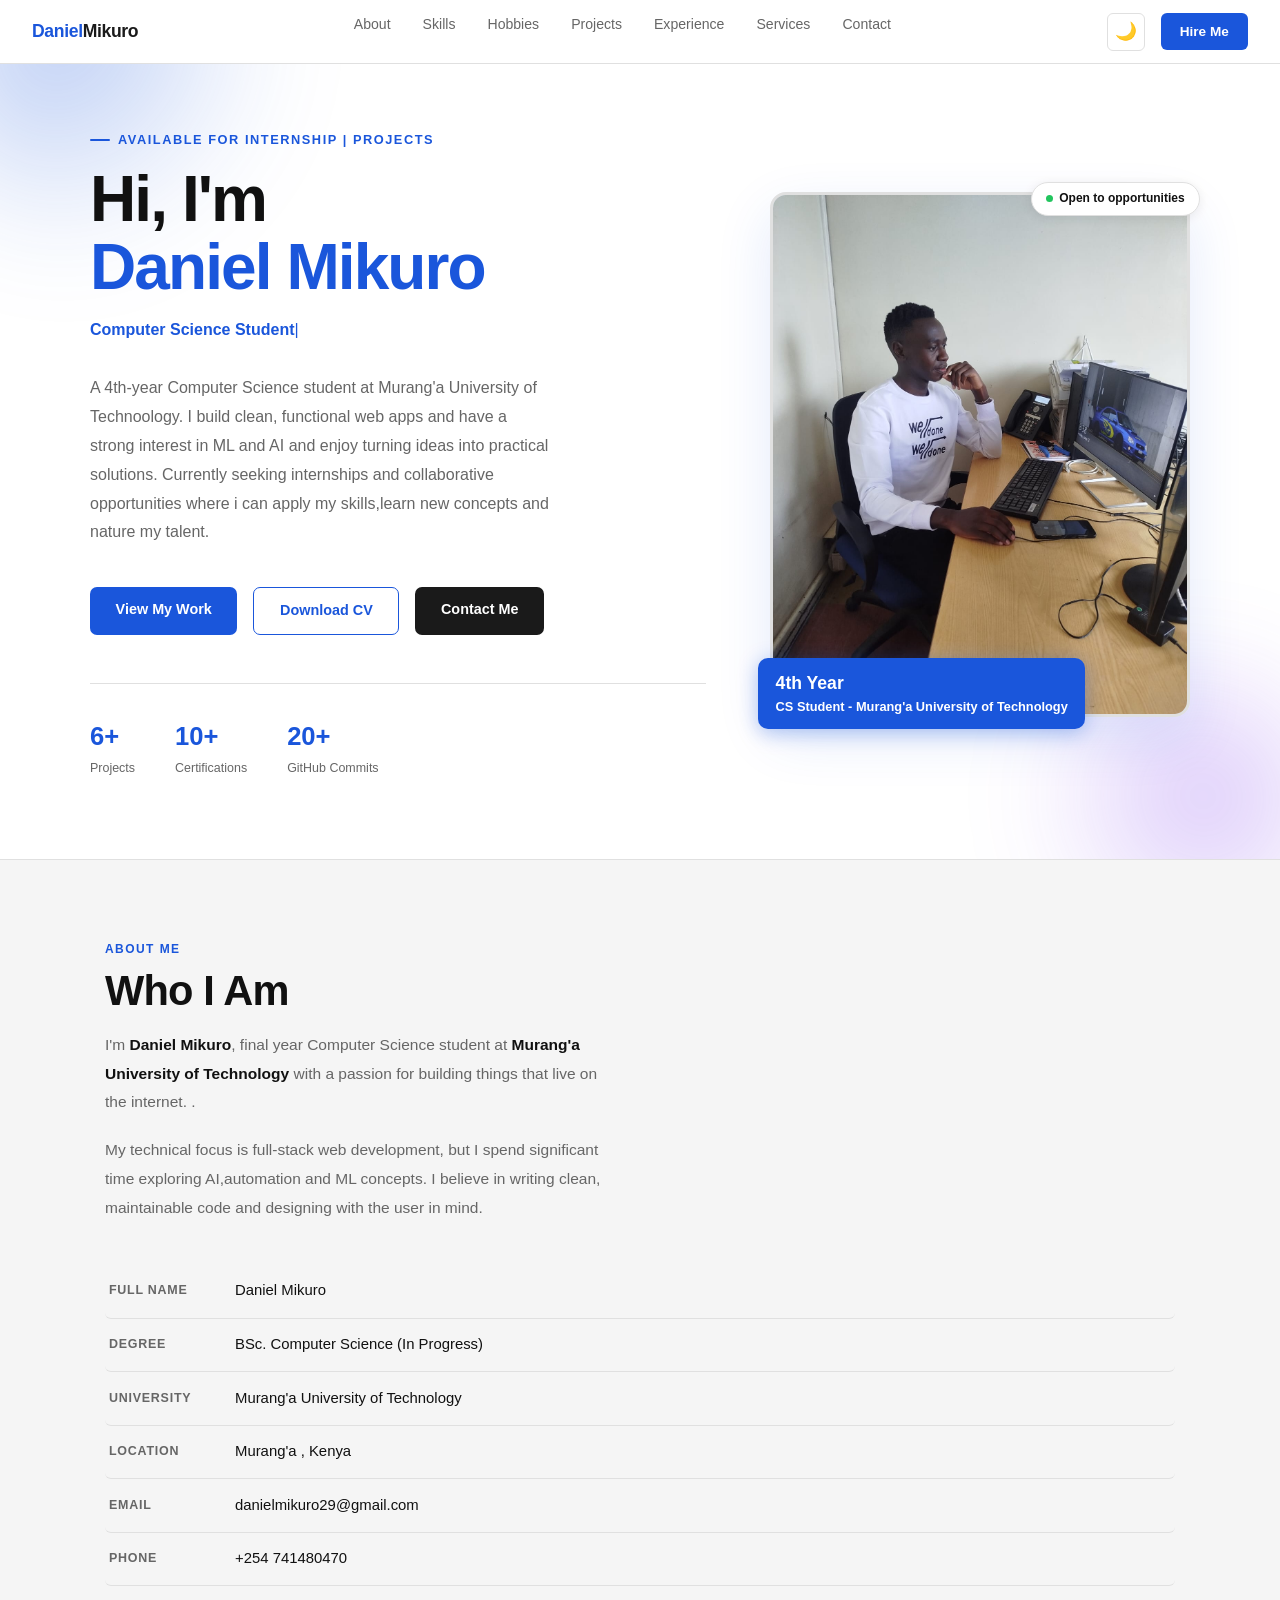
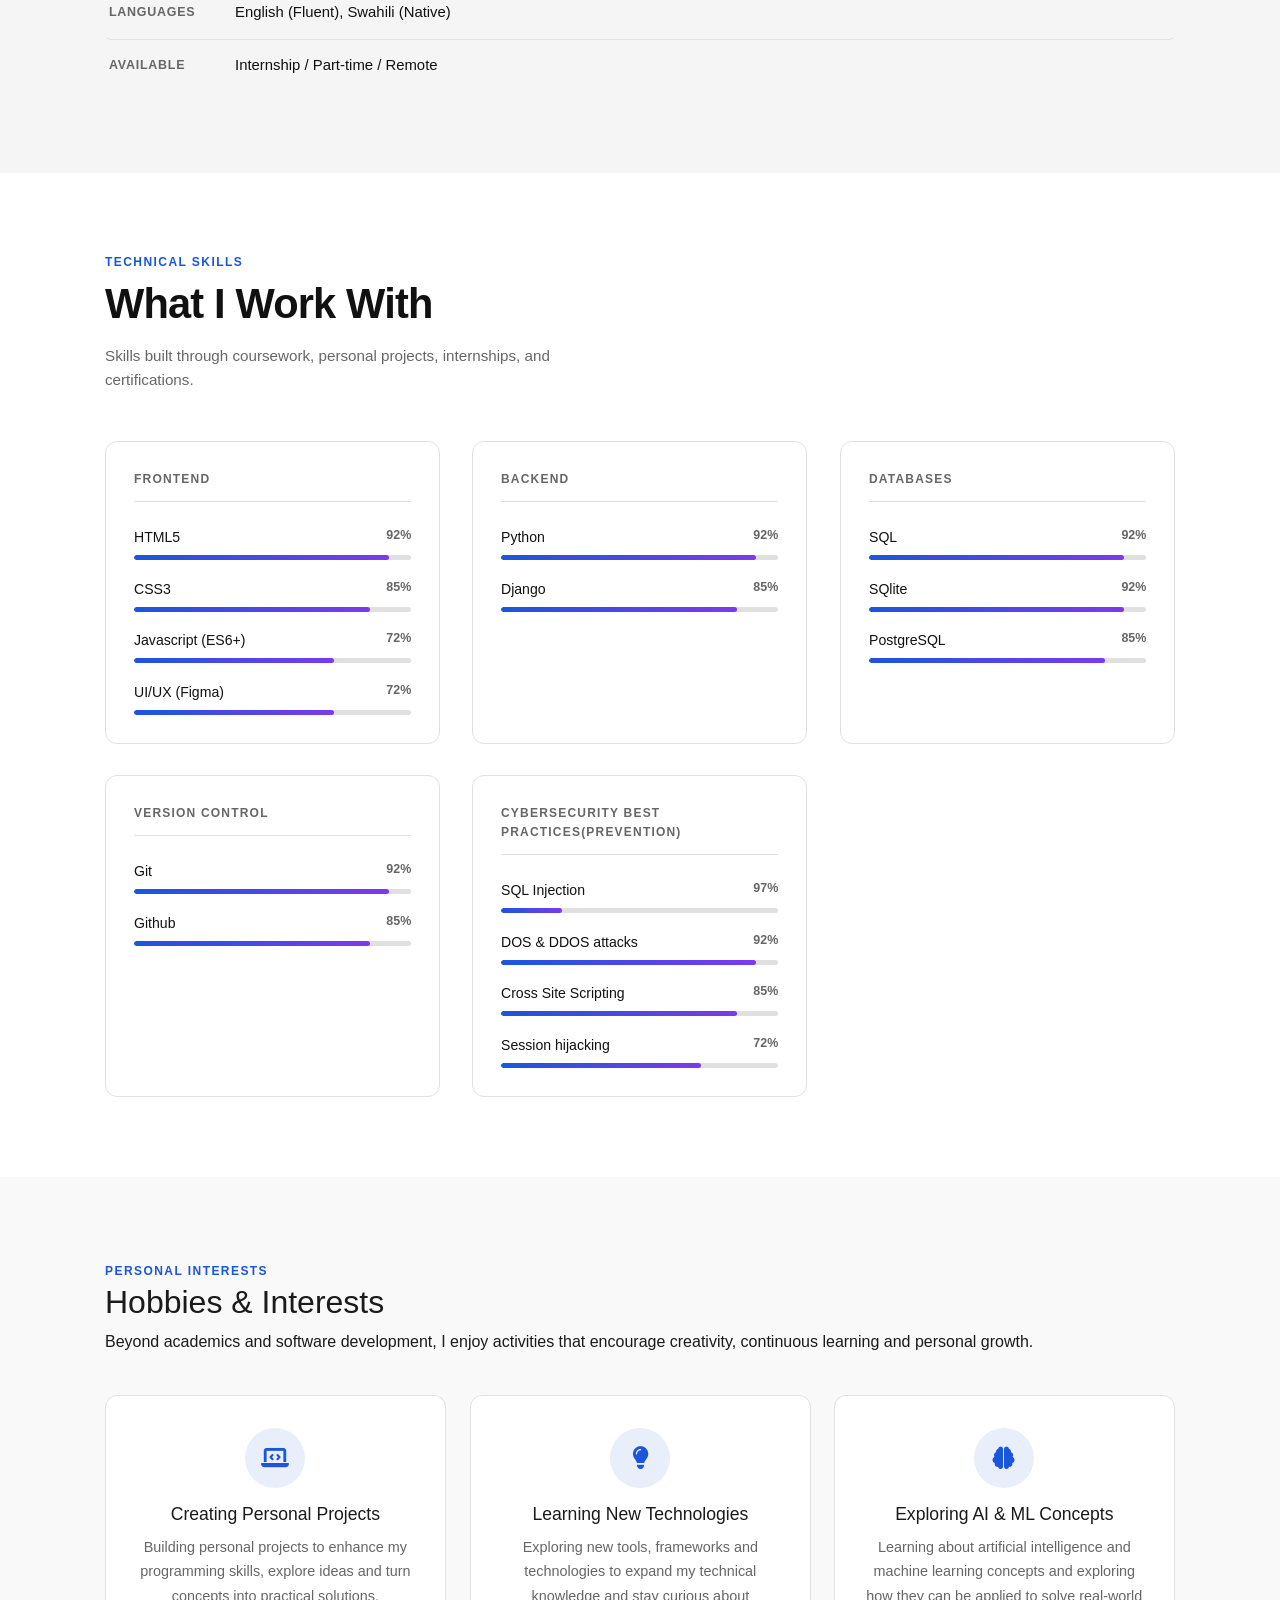
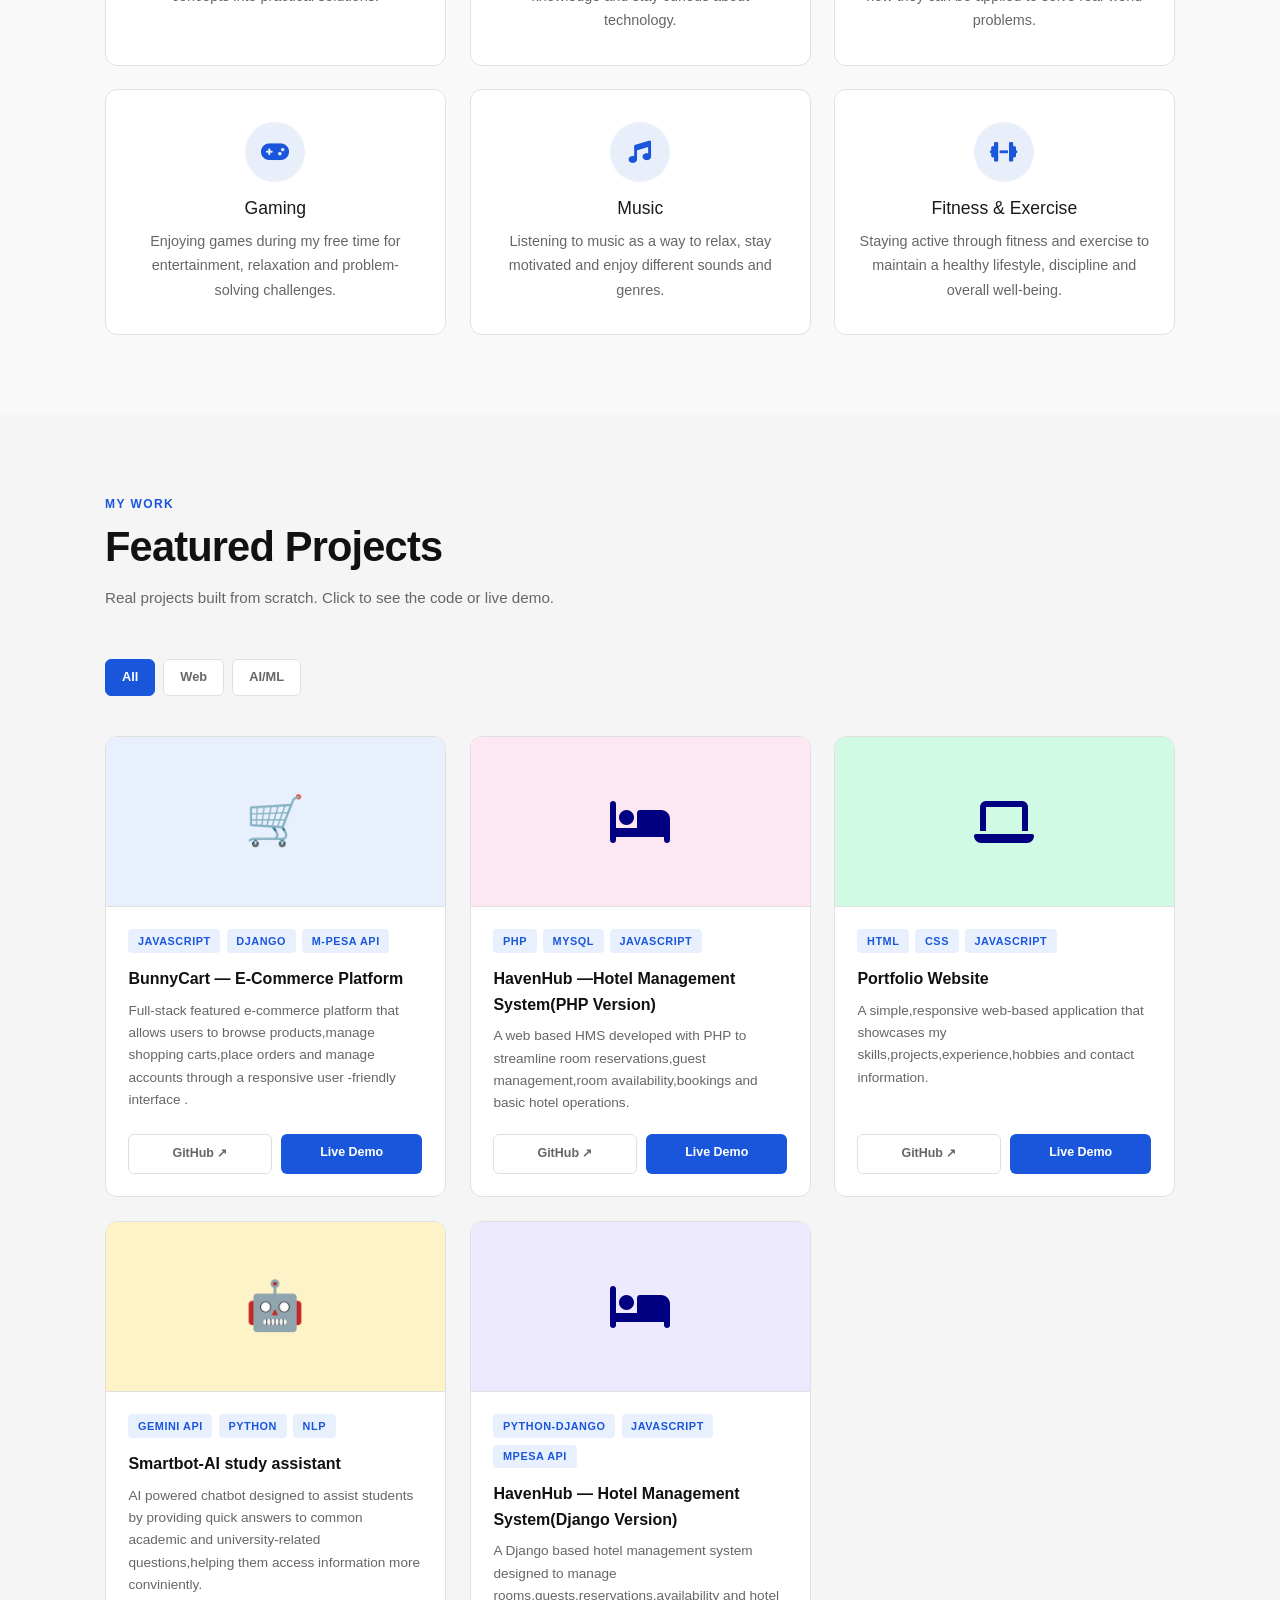
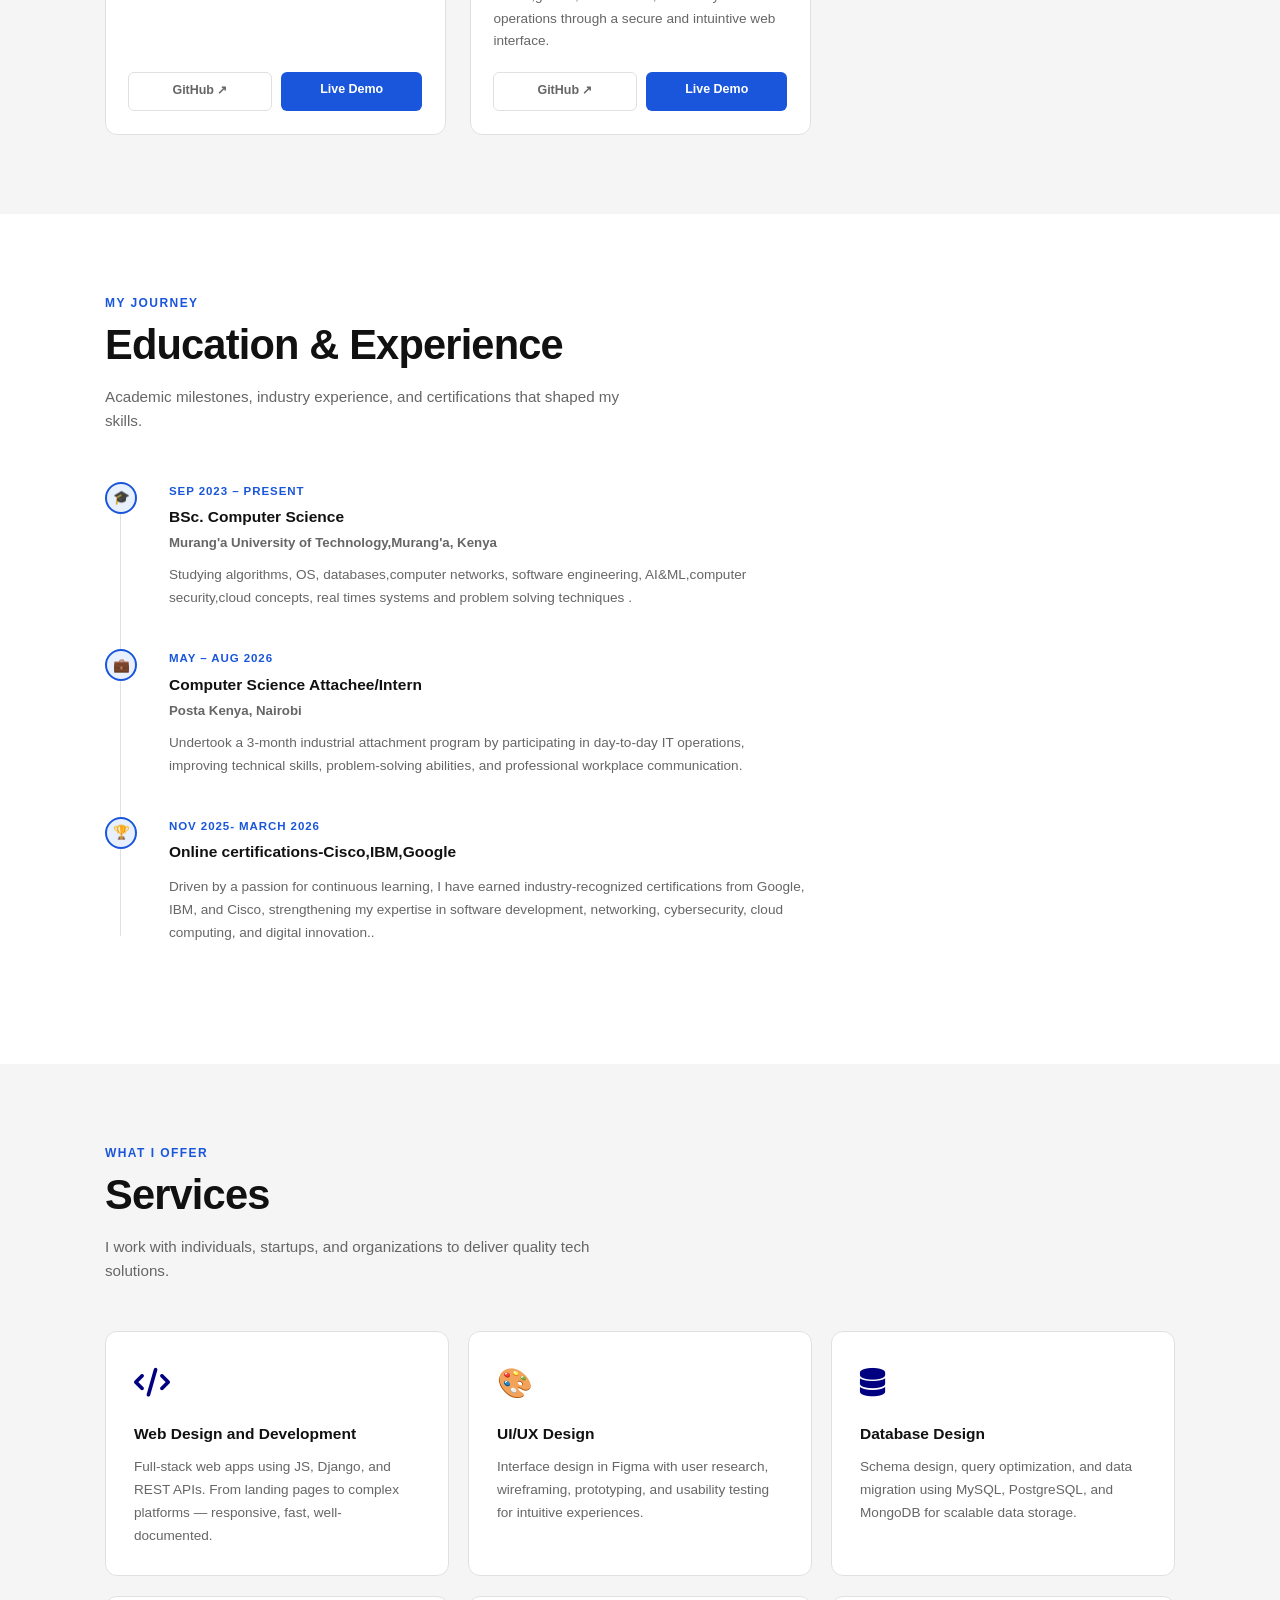
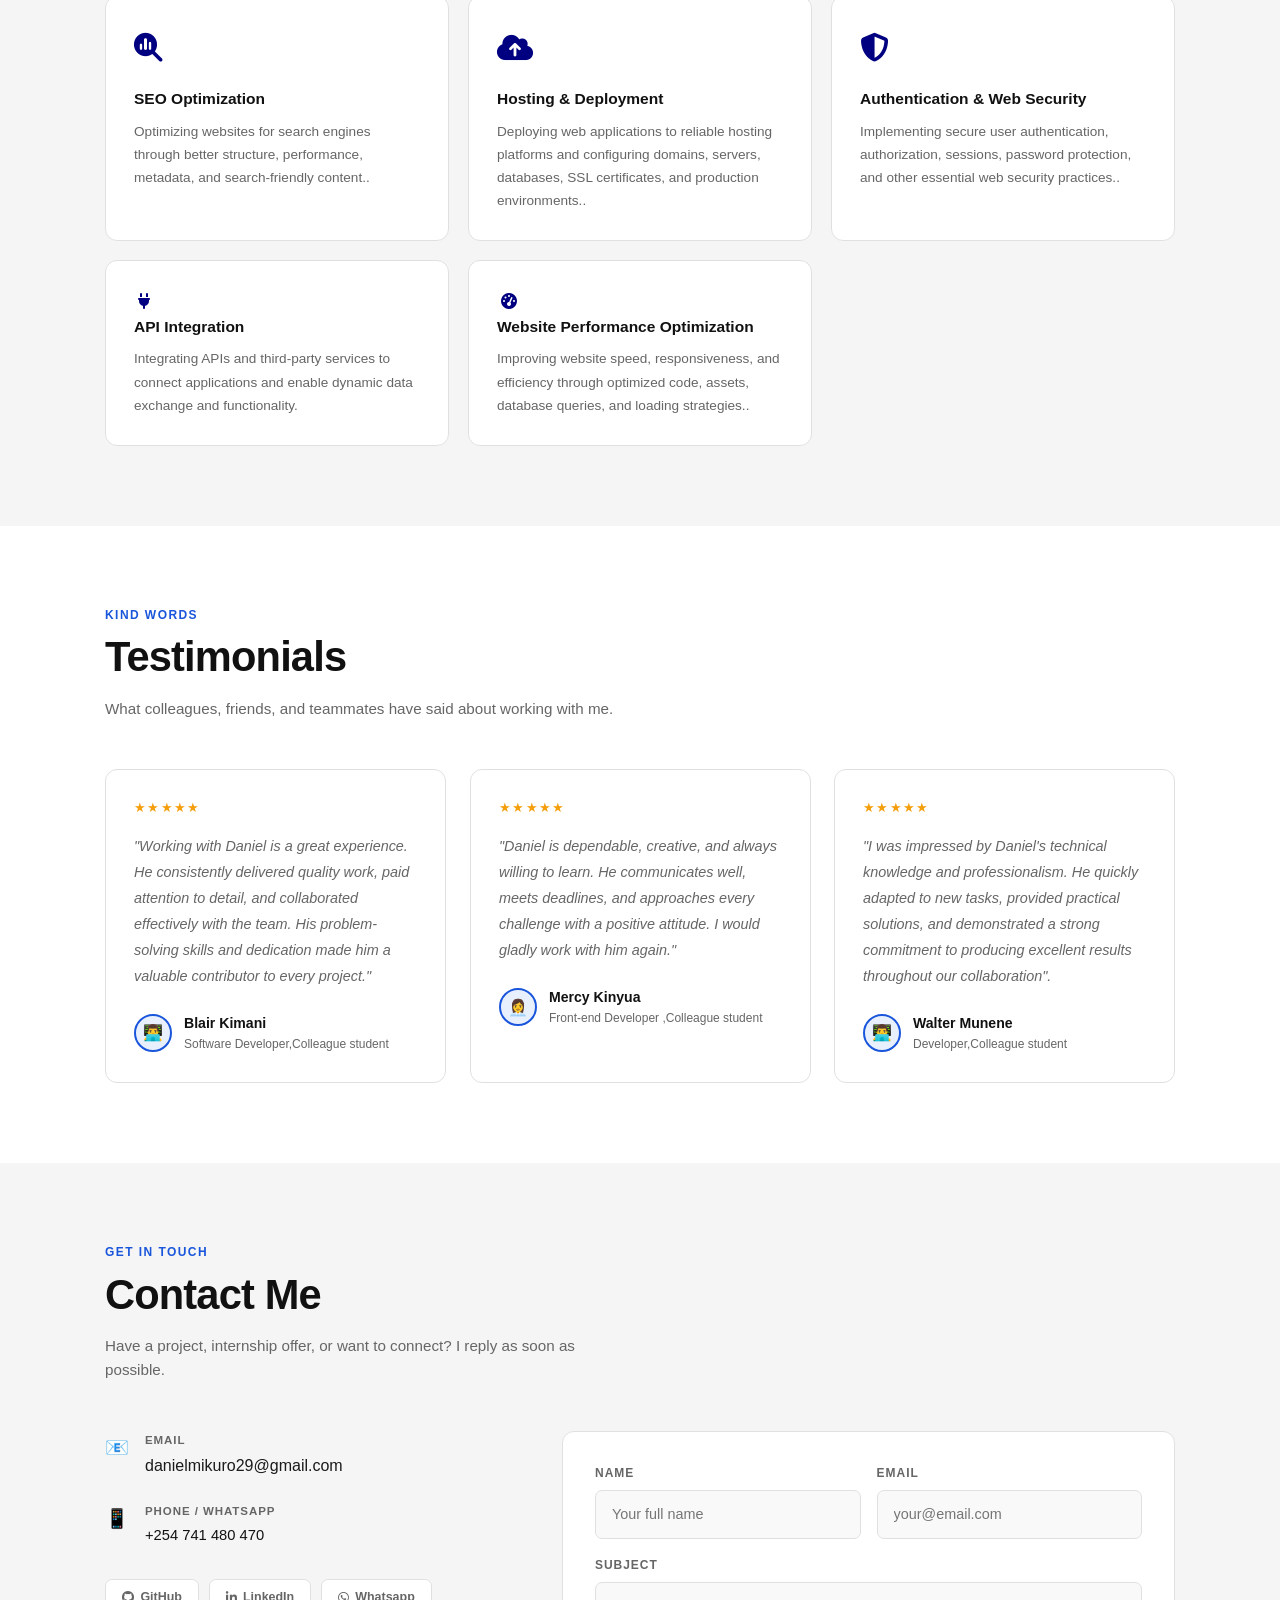
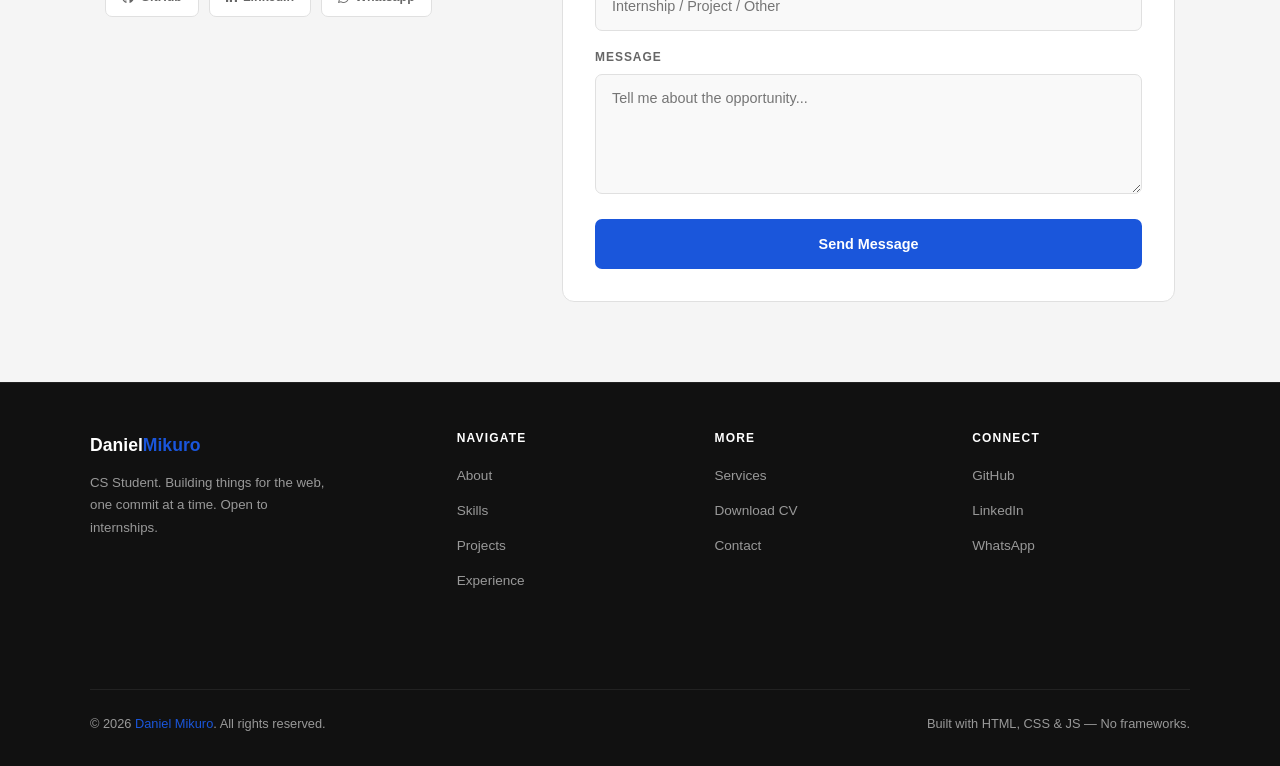
==== index.html @ ed5039a4 "last update" ====
<!DOCTYPE html>
<html lang="en">
<head>
<meta charset="UTF-8">

    <link rel="stylesheet" href="https://cdn.jsdelivr.net/npm/bootstrap@4.4.1/dist/css/bootstrap.min.css" integrity="sha384-Vkoo8x4CGsO3+Hhxv8T/Q5PaXtkKtu6ug5TOeNV6gBiFeWPGFN9MuhOf23Q9Ifjh" crossorigin="anonymous">
<meta name="viewport" content="width=device-width, initial-scale=1.0">
<meta name="description" content="Daniel Mikuro — CS Student | Full-Stack Developer | Cybersecurity Enthusiast">
<link rel="stylesheet"  href="https://cdnjs.cloudflare.com/ajax/libs/font-awesome/6.7.2/css/all.min.css">
<title>Daniel Mikuro | Portfolio</title>
<link rel="stylesheet" href="css\style.css">
</head>
<body>

<div id="scroll-bar"></div>

<nav id="navbar">
  <div class="nav-logo">  <a href="#hero">Daniel<span>Mikuro</a></span></div>
  <ul class="nav-links">
    <li><a href="#about" target="_blank">About</a></li>
    <li><a href="#skills" target="_blank">Skills</a></li>
     <li><a href="#hobbies" target="_blank">Hobbies</a></li>
    <li><a href="#projects" target="_blank">Projects</a></li>
    <li><a href="#experience"target="_blank">Experience</a></li>
    <li><a href="#services" target="_blank">Services</a></li>
    <li><a href="#contact" target="_blank">Contact</a></li>
  </ul>
  <div class="nav-right">
    <button class="theme-btn" id="themeBtn" title="Toggle dark/light mode">🌙</button>
    <a href="#contact" class="nav-cta">Hire Me</a>
    <button class="hamburger" id="ham" aria-label="Menu">
      <span></span><span></span><span></span>
    </button>
  </div>
</nav>

<div class="mobile-nav" id="mobileNav">
  <a href="#about"      class="mob-link"><span class="mob-icon">👤</span> About Me</a>
  <a href="#skills"     class="mob-link"><span class="mob-icon">⚡</span> Skills</a>
 <a href="#hobbies"     class="mob-link"><span class="mob-icon"><i class="fa-solid fa-music"></i></span> Hobbies<a>
  <a href="#projects"   class="mob-link"><span class="mob-icon">💻</span> Projects</a>
  <a href="#experience" class="mob-link"><span class="mob-icon">🎓</span> Experience</a>
  <a href="#services"   class="mob-link"><span class="mob-icon">🛠️</span> Services</a>
  <a href="#contact"    class="mob-link"><span class="mob-icon">📩</span> Contact Me</a>
</div>

<!-- HERO -->
<section id="hero">
  <div class="hero-blobs" aria-hidden="true">
    <div class="blob blob-a"></div>
    <div class="blob blob-b"></div>
  </div>
  <div class="hero-grid">
    <div>
      <div class="hero-eyebrow">Available for Internship | Projects</div>
      <h1 class="hero-name">Hi, I'm<br><span>Daniel Mikuro</span></h1>
      <p class="hero-tagline"><span id="typed" class="typed"></span><span class="cursor">|</span></p>
      <p class="hero-desc">A 4th-year Computer Science student at Murang'a University of Technoology. I build clean, functional web apps and have a strong interest in ML and AI and enjoy turning ideas into practical solutions. Currently seeking internships and collaborative opportunities where i can apply my skills,learn new concepts and nature my talent.</p>
      
      <div class="hero-btns">
        <a href="#projects" class="btn btn-blue">View My Work</a>
        <a href="cv\Daniel_Mikuro_CV.docx" class="btn btn-outline" download="Dante's resume">Download CV</a>
        <a href="#contact" class="btn btn-dark">Contact Me</a>
      </div>
      <div class="hero-stats">
        <div><div class="stat-num" data-target="6+">0</div><div class="stat-label">Projects</div></div>
        <div><div class="stat-num" data-target="10+">0</div><div class="stat-label">Certifications</div></div>
        <div><div class="stat-num" data-target="20+" data-suffix="">0</div><div class="stat-label">GitHub Commits</div></div>
      </div>
    </div>
    <div class="hero-img-wrap" id="heroImgWrap">
      <div class="status-chip"><span class="status-dot"></span>Open to opportunities</div>
      <div class="hero-img">
      
        <img src="images\IMG-20260612-WA0008.jpg" alt="Daniel Mikuro profile photo" id="profileImg">
      </div>
      <div class="hero-img-badge"><span>4th Year</span>CS Student - Murang'a University of Technology</div>
    </div>
  </div>
</section>

<!-- ABOUT -->
<section id="about">
  <div class="container">
    <p class="section-label reveal">About Me</p>
    <h2 class="section-title reveal">Who I Am</h2>
    <div class="about-grid">
      <div class="about-text reveal from-left">
        <p>I'm <strong>Daniel Mikuro</strong>, final year Computer Science student at  <strong>Murang'a University of Technology</strong> with a passion for building things that live on the internet. .</p>
        <p>My technical focus is full-stack web development, but I spend significant time exploring AI,automation and ML concepts. I believe in writing clean, maintainable code and designing with the user in mind.</p>
        
        </div>
      </div>
      <div class="reveal from-right" style="transition-delay:.15s">
        <div class="info-list">
          <div class="info-item"><span class="info-key">Full Name</span><span class="info-val">Daniel Mikuro</span></div>
          <div class="info-item"><span class="info-key">Degree</span><span class="info-val">BSc. Computer Science (In Progress)</span></div>
          <div class="info-item"><span class="info-key">University</span><span class="info-val">Murang'a University of Technology</span></div>
          <div class="info-item"><span class="info-key">Location</span><span class="info-val">Murang'a , Kenya</span></div>
          <div class="info-item"><span class="info-key">Email</span><span class="info-val">danielmikuro29@gmail.com</span></div>
          <div class="info-item"><span class="info-key">Phone</span><span class="info-val">+254 741480470</span></div>
          <div class="info-item"><span class="info-key">Languages</span><span class="info-val">English (Fluent), Swahili (Native)</span></div>
          <div class="info-item"><span class="info-key">Available</span><span class="info-val">Internship / Part-time / Remote</span></div>
        </div>
      </div>
    </div>
  </div>
</section>

<!-- SKILLS -->
<section id="skills">
  <div class="container">
    <p class="section-label reveal">Technical Skills</p>
    <h2 class="section-title reveal">What I Work With</h2>
    <p class="section-sub reveal">Skills built through coursework, personal projects, internships, and certifications.</p>
    <div class="skills-grid">
      <div class="skill-card reveal">
        <div class="skill-card-title">Frontend</div>
        
        <div class="skill-row"><div class="skill-top"><span class="skill-name">HTML5 </span><span class="skill-pct">92%</span></div><div class="bar"><div class="bar-fill" data-w="92"></div></div></div>
        <div class="skill-row"><div class="skill-top"><span class="skill-name">CSS3</span><span class="skill-pct">85%</span></div><div class="bar"><div class="bar-fill" data-w="85"></div></div></div>
        <div class="skill-row"><div class="skill-top"><span class="skill-name">Javascript (ES6+)</span><span class="skill-pct">72%</span></div><div class="bar"><div class="bar-fill" data-w="72"></div></div></div>
             <div class="skill-row"><div class="skill-top"><span class="skill-name">UI/UX (Figma)</span><span class="skill-pct">72%</span></div><div class="bar"><div class="bar-fill" data-w="72"></div></div></div>
      </div>

        <div class="skill-card reveal">
        <div class="skill-card-title">Backend</div>
        <div class="skill-row"><div class="skill-top"><span class="skill-name">Python</span><span class="skill-pct">92%</span></div><div class="bar"><div class="bar-fill" data-w="92"></div></div></div>
        <div class="skill-row"><div class="skill-top"><span class="skill-name">Django</span><span class="skill-pct">85%</span></div><div class="bar"><div class="bar-fill" data-w="85"></div></div></div>
     
      </div>

        <div class="skill-card reveal">
        <div class="skill-card-title">Databases</div>
        
        <div class="skill-row"><div class="skill-top"><span class="skill-name">SQL</span><span class="skill-pct">92%</span></div><div class="bar"><div class="bar-fill" data-w="92"></div></div></div>
        
        <div class="skill-row"><div class="skill-top"><span class="skill-name">SQlite </span><span class="skill-pct">92%</span></div><div class="bar"><div class="bar-fill" data-w="92"></div></div></div>
        <div class="skill-row"><div class="skill-top"><span class="skill-name">PostgreSQL</span><span class="skill-pct">85%</span></div><div class="bar"><div class="bar-fill" data-w="85"></div></div></div>
        
      </div>

        <div class="skill-card reveal">
        <div class="skill-card-title">Version Control</div>
       
        <div class="skill-row"><div class="skill-top"><span class="skill-name">Git </span><span class="skill-pct">92%</span></div><div class="bar"><div class="bar-fill" data-w="92"></div></div></div>
        <div class="skill-row"><div class="skill-top"><span class="skill-name">Github</span><span class="skill-pct">85%</span></div><div class="bar"><div class="bar-fill" data-w="85"></div></div></div>
  
      </div>

        <div class="skill-card reveal">
        <div class="skill-card-title">Cybersecurity best practices(Prevention)</div>
        <div class="skill-row"><div class="skill-top"><span class="skill-name">SQL Injection </span><span class="skill-pct">97%</span></div><div class="bar"><div class="bar-fill" data-w="22"></div></div></div>
        <div class="skill-row"><div class="skill-top"><span class="skill-name">DOS & DDOS attacks</span><span class="skill-pct">92%</span></div><div class="bar"><div class="bar-fill" data-w="92"></div></div></div>
        <div class="skill-row"><div class="skill-top"><span class="skill-name">Cross Site Scripting</span><span class="skill-pct">85%</span></div><div class="bar"><div class="bar-fill" data-w="85"></div></div></div>
        <div class="skill-row"><div class="skill-top"><span class="skill-name">Session hijacking</span><span class="skill-pct">72%</span></div><div class="bar"><div class="bar-fill" data-w="72"></div></div></div>
      </div>

        
        

      </div>
    </div>

    
    
  </div>


  
</section>
<!-- HOBBIES & INTERESTS SECTION -->
<section id="hobbies" class="section hobbies-section">
    <div class="container">

        <div class="section-heading">
            <span class="section-label">PERSONAL INTERESTS</span>
            <h2>Hobbies & Interests</h2>
            <p>
                Beyond academics and software development, I enjoy activities
                that encourage creativity, continuous learning and personal growth.
            </p>
        </div>

        <div class="hobbies-grid">

            <!-- Creating Personal Projects -->
            <div class="hobby-card">
                <div class="hobby-icon">
                    <i class="fas fa-laptop-code"></i>
                </div>
                <h3>Creating Personal Projects</h3>
                <p>
                    Building personal projects to enhance my programming skills,
                    explore ideas and turn concepts into practical solutions.
                </p>
            </div>

            <!-- Learning New Technologies -->
            <div class="hobby-card">
                <div class="hobby-icon">
                    <i class="fas fa-lightbulb"></i>
                </div>
                <h3>Learning New Technologies</h3>
                <p>
                    Exploring new tools, frameworks and technologies to expand
                    my technical knowledge and stay curious about technology.
                </p>
            </div>

            <!-- AI & ML -->
            <div class="hobby-card">
                <div class="hobby-icon">
                    <i class="fas fa-brain"></i>
                </div>
                <h3>Exploring AI & ML Concepts</h3>
                <p>
                    Learning about artificial intelligence and machine learning
                    concepts and exploring how they can be applied to solve real-world problems.
                </p>
            </div>

            <!-- Gaming -->
            <div class="hobby-card">
                <div class="hobby-icon">
                    <i class="fas fa-gamepad"></i>
                </div>
                <h3>Gaming</h3>
                <p>
                    Enjoying games during my free time for entertainment,
                    relaxation and problem-solving challenges.
                </p>
            </div>

            <!-- Music -->
            <div class="hobby-card">
                <div class="hobby-icon">
                    <i class="fas fa-music"></i>
                </div>
                <h3>Music</h3>
                <p>
                    Listening to music as a way to relax, stay motivated
                    and enjoy different sounds and genres.
                </p>
            </div>

            <!-- Fitness -->
            <div class="hobby-card">
                <div class="hobby-icon">
                    <i class="fas fa-dumbbell"></i>
                </div>
                <h3>Fitness & Exercise</h3>
                <p>
                    Staying active through fitness and exercise to maintain
                    a healthy lifestyle, discipline and overall well-being.
                </p>
            </div>

        </div>
    </div>
</section>

<!-- PROJECTS -->
<section id="projects">
  <div class="container">
    <p class="section-label reveal">My Work</p>
    <h2 class="section-title reveal">Featured Projects</h2>
    <p class="section-sub reveal">Real projects built from scratch. Click to see the code or live demo.</p>
    <div class="projects-filter reveal">
      <button class="f-btn active" data-f="all">All</button>
      <button class="f-btn" data-f="web">Web</button>
      <button class="f-btn" data-f="ai">AI/ML</button>
   
    </div>
    <div class="projects-grid">
    
      <div class="proj-card reveal" data-cat="web"><div class="proj-thumb">🛒</div><div class="proj-body"><div class="proj-tags"><span class="proj-tag">Javascript</span><span class="proj-tag">Django</span><span class="proj-tag">M-Pesa  API</span></div><div class="proj-title">BunnyCart — E-Commerce Platform</div><div class="proj-desc">Full-stack featured e-commerce platform that allows users to browse products,manage shopping carts,place orders and manage accounts through a responsive user -friendly interface . </div><div class="proj-links"><a class="pl-gh" href="https://github.com/Dante254-del/E-commerce-website">GitHub ↗</a><a class="pl-live" href="https://e-commerce-gl09.onrender.com/">Live Demo</a></div></div></div>

      <div class="proj-card reveal" data-cat="web" style="transition-delay:.08s"><div class="proj-thumb"><i class="fa-solid fa-bed"></i></div><div class="proj-body"><div class="proj-tags"><span class="proj-tag">PHP</span><span class="proj-tag">MySQL</span><span class="proj-tag">JAVASCRIPT</span></div><div class="proj-title">HavenHub —Hotel Management System(PHP Version)</div><div class="proj-desc">A web based HMS developed with PHP to streamline room reservations,guest management,room availability,bookings and basic hotel operations.</div><div class="proj-links"><a class="pl-gh" href="https://github.com/Dante254-del/Hotel-Management-System-php">GitHub ↗</a><a class="pl-live" href="https://hotel-management-system-2ao9.onrender.com">Live Demo</a></div></div></div>

      <div class="proj-card reveal" data-cat="web" style="transition-delay:.08s"><div class="proj-thumb"><i class="fa-solid fa-laptop"></i></div><div class="proj-body"><div class="proj-tags"><span class="proj-tag">HTML</span><span class="proj-tag">CSS</span><span class="proj-tag">JAVASCRIPT</span></div><div class="proj-title">Portfolio Website</div><div class="proj-desc">A simple,responsive web-based application that showcases my skills,projects,experience,hobbies and contact information.</div><div class="proj-links"><a class="pl-gh" href="https://github.com/Dante254-del/daniel-portfolio">GitHub ↗</a><a class="pl-live" href="https://dante254-del.github.io/daniel-portfolio/">Live Demo</a></div></div></div>
      

      <div class="proj-card reveal" data-cat="ai"><div class="proj-thumb">🤖 </div><div class="proj-body"><div class="proj-tags"><span class="proj-tag">Gemini API </span><span class="proj-tag">Python</span><span class="proj-tag">NLP</span></div><div class="proj-title">Smartbot-AI study assistant</div><div class="proj-desc"> AI powered chatbot designed to assist students by providing quick answers to common academic and university-related questions,helping them access information more conviniently.</div><div class="proj-links"><a class="pl-gh" href="#">GitHub ↗</a><a class="pl-live" href="#">Live Demo</a></div></div></div>

      
      

      <div class="proj-card reveal" data-cat="web" style="transition-delay:.08s"><div class="proj-thumb"><i class="fa-solid fa-bed"></i></div><div 
      class="proj-body"><div class="proj-tags"><span class="proj-tag">Python-Django</span><span class="proj-tag">Javascript</span><span class="proj-tag">Mpesa API</span></div><div class="proj-title">HavenHub — Hotel Management System(Django Version)</div><div class="proj-desc">A Django based hotel management system designed to manage rooms,guests,reservations,availability and hotel operations through a secure and intuintive web interface.</div><div class="proj-links"><a class="pl-gh" href="https://github.com/Dante254-del/Hotel_management_system">GitHub ↗</a><a class="pl-live" href="https://hotel-management-system-2ao9.onrender.com">Live Demo</a></div></div></div>

      

    </div>
  </div>
</section>

<!-- EXPERIENCE -->
<section id="experience">
  <div class="container">
    <p class="section-label reveal">My Journey </p>
    <h2 class="section-title reveal">Education & Experience</h2>
    <p class="section-sub reveal">Academic milestones, industry experience, and certifications that shaped my skills.</p>
    <div class="timeline reveal">
      <div class="tl-item"><div class="tl-left"><div class="tl-icon">🎓</div></div><div class="tl-right"><div class="tl-date">Sep 2023 – Present</div><div class="tl-title">BSc. Computer Science</div><div class="tl-place"> <b>Murang'a University of Technology,Murang'a, Kenya</b></div><div class="tl-desc">Studying algorithms, OS, databases,computer networks, software engineering,  AI&ML,computer security,cloud concepts, real times systems and problem solving techniques .</div></div></div>
      <div class="tl-item"><div class="tl-left"><div class="tl-icon">💼</div></div><div class="tl-right"><div class="tl-date">May – Aug 2026</div><div class="tl-title">Computer Science Attachee/Intern</div><div class="tl-place"> <b>Posta Kenya, Nairobi</b></div><div class="tl-desc">Undertook a 3-month industrial attachment program by participating in day-to-day IT operations, improving technical skills, problem-solving abilities, and professional workplace communication.</div></div></div>
      <div class="tl-item"><div class="tl-left"><div class="tl-icon">🏆</div></div><div class="tl-right"><div class="tl-date">Nov 2025- March 2026</div><div class="tl-title">Online certifications-Cisco,IBM,Google</div><div class="tl-place"></div><div class="tl-desc">Driven by a passion for continuous learning, I have earned industry-recognized certifications from Google, IBM, and Cisco, strengthening my expertise in software development, networking, cybersecurity, cloud computing, and digital innovation..</div></div></div>
     
    </div>
  </div>
</section>

<!-- SERVICES -->
<section id="services">
  <div class="container">
    <p class="section-label reveal">What I Offer</p>
    <h2 class="section-title reveal">Services</h2>
    <p class="section-sub reveal">I work with individuals, startups, and organizations to deliver quality tech solutions.</p>
    <div class="services-grid">
      <div class="svc-card reveal"><div class="svc-icon"><i class="fa-solid fa-code"></i></div><div class="svc-title">Web Design and Development</div><div class="svc-desc">Full-stack web apps using JS, Django, and REST APIs. From landing pages to complex platforms — responsive, fast, well-documented.</div></div>
      <div class="svc-card reveal" style="transition-delay:.08s"><div class="svc-icon">🎨</div><div class="svc-title">UI/UX Design</div><div class="svc-desc">Interface design in Figma with user research, wireframing, prototyping, and usability testing for intuitive experiences.</div></div>
      <div class="svc-card reveal" style="transition-delay:.16s"><div class="svc-icon"> <i class=" fa-solid fa-database"></i></div><div class="svc-title">Database Design</div><div class="svc-desc">Schema design, query optimization, and data migration using MySQL, PostgreSQL, and MongoDB for scalable data storage.</div></div>
      <div class="svc-card reveal" style="transition-delay:.24s"><div class="svc-icon"> <i class="fa-solid fa-magnifying-glass-chart"></i></div><div class="svc-title">SEO Optimization</div><div class="svc-desc">Optimizing websites for search engines through better structure, performance, metadata, and search-friendly content..</div></div>
       <div class="svc-card reveal" style="transition-delay:.24s"><div class="svc-icon"><i class="fa-solid fa-cloud-arrow-up"></i> </div><div class="svc-title">Hosting & Deployment</div><div class="svc-desc">Deploying web applications to reliable hosting platforms and configuring domains, servers, databases, SSL certificates, and production environments..</div></div>
        <div class="svc-card reveal" style="transition-delay:.24s"><div class="svc-icon"><i class=" fa-solid fa-shield-halved"></i></div><div class="svc-title">Authentication & Web Security</div><div class="svc-desc">Implementing secure user authentication, authorization, sessions, password protection, and other essential web security practices..</div></div>
         <div class="svc-card reveal" style="transition-delay:.24s"><div class="svc-icon"> </div> <i class="fa-solid fa-plug" ></i><div class="svc-title"> API Integration</div><div class="svc-desc">Integrating  APIs and third-party services to connect applications and enable dynamic data exchange and functionality.</div></div>
          <div class="svc-card reveal" style="transition-delay:.24s"><div class="svc-icon"> </div> <i class="fa-solid fa-gauge-high" ></i><div class="svc-title"> Website Performance Optimization</div><div class="svc-desc">Improving website speed, responsiveness, and efficiency through optimized code, assets, database queries, and loading strategies..</div></div>
    
    </div>
  </div>
</section>

<!-- TESTIMONIALS -->
<section id="testimonials">
  <div class="container">
    <p class="section-label reveal">Kind Words</p>
    <h2 class="section-title reveal">Testimonials</h2>
    <p class="section-sub reveal">What colleagues, friends, and teammates have said about working with me.</p>
    <div class="testi-grid">
      <div class="testi-card reveal"><div class="testi-stars">★★★★★</div><div class="testi-text">"Working with Daniel is a great experience. He consistently delivered quality work, paid attention to detail, and collaborated effectively with the team. His problem-solving skills and dedication made him a valuable contributor to every project."</div><div class="testi-author"><div class="testi-ava">👨‍💻</div><div><div class="testi-name">Blair Kimani</div><div class="testi-role">Software Developer,Colleague student</div></div></div></div>

      <div class="testi-card reveal" style="transition-delay:.1s"><div class="testi-stars">★★★★★</div><div class="testi-text">"Daniel is dependable, creative, and always willing to learn. He communicates well, meets deadlines, and approaches every challenge with a positive attitude. I would gladly work with him again."</div><div class="testi-author"><div class="testi-ava">👩‍💼</div><div><div class="testi-name">Mercy Kinyua</div><div class="testi-role">Front-end Developer ,Colleague student</div></div></div></div>

      <div class="testi-card reveal" style="transition-delay:.2s"><div class="testi-stars">★★★★★</div><div class="testi-text">"I was impressed by Daniel's technical knowledge and professionalism. He quickly adapted to new tasks, provided practical solutions, and demonstrated a strong commitment to producing excellent results throughout our collaboration".</div><div class="testi-author"><div class="testi-ava">👨‍💻</div><div><div class="testi-name">Walter Munene</div><div class="testi-role">Developer,Colleague student</div></div></div></div>

    </div>
  </div>
</section>

<!-- CONTACT -->
<section id="contact">
  <div class="container">
    <p class="section-label reveal">Get in Touch</p>
    <h2 class="section-title reveal">Contact Me</h2>
    <p class="section-sub reveal">Have a project, internship offer, or want to connect? I reply as soon as possible.</p>
    <div class="contact-grid">
      <div class="reveal from-left">
        <div class="c-item"><div class="c-icon">📧</div><div><div class="c-label">Email</div>
        <a href="https://mail.google.com/mail/?view=cm&fs=1&to=danielmikuro29@gmail.com"  target="_blank">danielmikuro29@gmail.com</a>
        <div class="c-val"></div></div></div>
        <div class="c-item"><div class="c-icon">📱</div><div><div class="c-label">Phone / WhatsApp</div><div class="c-val">+254 741 480 470</div></div></div>
        <div class="social-row">
          <a class="social-btn" href="https://github.com/Dante254-del" target="_blank"><i class="fa-brands fa-github"></i> GitHub</a>
          <a class="social-btn" href="https://www.linkedin.com/in/daniel-mikuro-997ba82b5?utm_source=share_via&utm_content=profile&utm_medium=member_android" target="_blank"><i class="fa-brands fa-linkedin-in"></i> LinkedIn</a>
          <a class="social-btn" href="https://wa.me/254741480470"><i class="fa-brands fa-whatsapp"></i> Whatsapp</a>
         
        </div>
      </div>
      <div class="contact-form reveal from-right" style="transition-delay:.15s">
        <!--Contact form-->
       
       <form id="contactForm" method="post" action="https://formspree.io/f/meaovnwp">
          <div class="f-row">
            <div class="f-group"><label>Name</label><input type="text" placeholder="Your full name" required name="name"></div>
            <div class="f-group"><label>Email</label><input type="email" placeholder="your@email.com" required name="email"></div>
          </div>
          <div class="f-group"><label>Subject</label><input type="text" placeholder="Internship / Project / Other" required name="subject"></div>
          <div class="f-group"><label>Message</label><textarea placeholder="Tell me about the opportunity..." required name="message"></textarea></div>
          <button type="submit" class="f-submit">Send Message</button>  
          <div class="f-success" id="formSuccess">✅ Message sent! I'll reply soon...</div>
          
        </form>
      </div>
    </div>
  </div>
</section>

<!-- FOOTER -->
<footer>
  <div class="footer-top">
    <div><div class="footer-logo">Daniel<span>Mikuro</span></div><p class="footer-tagline">CS Student. Building things for the web, one commit at a time. Open to internships.</p></div>
    <div class="footer-col"><h4>Navigate</h4><ul><li><a href="#about">About</a></li><li><a href="#skills">Skills</a></li><li><a href="#projects">Projects</a></li><li><a href="#experience">Experience</a></li></ul></div>
    <div class="footer-col"><h4>More</h4><ul><li><a href="#services">Services</a></li><li><a href="cv\Daniel_Mikuro_CV.docx">Download CV</a></li><li><a href="#contact">Contact</a></li></ul></div>
    <div class="footer-col"><h4>Connect</h4><ul><li><a href="https://github.com/Dante254-del">GitHub</a></li><li><a href="https://www.linkedin.com/in/daniel-mikuro-997ba82b5?utm_source=share_via&utm_content=profile&utm_medium=member_android" target="_blank">LinkedIn</a></li><li><a href="https://wa.me/254741480470">WhatsApp</li></ul></div>
 
  </div>
  <div class="footer-bottom">
    <div class="footer-copy">&copy; 2026 <span>Daniel Mikuro</span>. All rights reserved.</div>
    <div class="footer-copy">Built with HTML, CSS & JS — No frameworks.</div>
  </div>
</footer>

<button id="btt" title="Back to top">↑</button>

<!-- ============================================================
     ALL JAVASCRIPT 
     ============================================================ -->
<script>
(function() {

  /* ------ SAFE STORAGE ------ */
  function sGet(k){ try{ return localStorage.getItem(k); }catch(e){ return null; } }
  function sSet(k,v){ try{ localStorage.setItem(k,v); }catch(e){} }

  /* ------ DARK / LIGHT TOGGLE ------ */
  var btn = document.getElementById('themeBtn');
  function applyTheme(dark){
    if(dark){ document.body.classList.add('dark'); }
    else { document.body.classList.remove('dark'); }
    if(btn){ btn.textContent = dark ? '☀️' : '🌙'; }
  }
  applyTheme(sGet('theme') === 'dark');
  if(btn){
    btn.onclick = function(){
      var isDark = document.body.classList.contains('dark');
      applyTheme(!isDark);
      sSet('theme', !isDark ? 'dark' : 'light');
    };
  }

  /* ------ HAMBURGER MENU — fixed for 480px mobile ------ */
  var ham = document.getElementById('ham');
  var mob = document.getElementById('mobileNav');
  var menuOpen = false;
  var lastTouch = 0;

  function setMenu(open) {
    menuOpen = open;
    if (!mob || !ham) return;
    var spans = ham.querySelectorAll('span');
    if (open) {
      mob.classList.add('open');
      spans[0].style.transform = 'rotate(45deg) translate(5px, 5px)';
      spans[1].style.opacity = '0';
      spans[2].style.transform = 'rotate(-45deg) translate(5px, -5px)';
      document.body.style.overflow = 'hidden';
    } else {
      mob.classList.remove('open');
      spans[0].style.transform = '';
      spans[1].style.opacity = '';
      spans[2].style.transform = '';
      document.body.style.overflow = '';
    }
  }

  if (ham && mob) {
    ham.addEventListener('touchstart', function(e) {
      e.preventDefault();
      lastTouch = Date.now();
      setMenu(!menuOpen);
    }, { passive: false });

    ham.addEventListener('click', function(e) {
      if (Date.now() - lastTouch < 500) return;
      setMenu(!menuOpen);
    });

    var mlinks = document.querySelectorAll('.mob-link');
    for (var i = 0; i < mlinks.length; i++) {
      (function(link) {
        link.addEventListener('touchstart', function() {
          lastTouch = Date.now();
          setTimeout(function() { setMenu(false); }, 80);
        }, { passive: true });
        link.addEventListener('click', function() {
          if (Date.now() - lastTouch < 500) return;
          setMenu(false);
        });
      })(mlinks[i]);
    }

    document.addEventListener('touchstart', function(e) {
      if (menuOpen && !mob.contains(e.target) && !ham.contains(e.target)) {
        setMenu(false);
      }
    }, { passive: true });

    document.addEventListener('click', function(e) {
      if (menuOpen && !mob.contains(e.target) && !ham.contains(e.target)) {
        setMenu(false);
      }
    });
  }

  /* ------ TYPING EFFECT ------ */
  var typedEl = document.getElementById('typed');
  if(typedEl){
    var words = ['Computer Science Student','Full-Stack Web Developer','AI & ML Explorer','Problem Solver','Open Source Contributor'];
    var wi=0, ci=0, del=false;
    function tick(){
      var w = words[wi];
      if(!del){ ci++; typedEl.textContent=w.slice(0,ci); if(ci===w.length){ del=true; setTimeout(tick,1800); return; } setTimeout(tick,90); }
      else { ci--; typedEl.textContent=w.slice(0,ci); if(ci===0){ del=false; wi=(wi+1)%words.length; setTimeout(tick,400); return; } setTimeout(tick,45); }
    }
    setTimeout(tick, 700);
  }

  /* ------ 3D SCROLL REVEAL ------ */
  document.body.classList.add('js-ready');
  var reveals = document.querySelectorAll('.reveal');
  if('IntersectionObserver' in window){
    var io = new IntersectionObserver(function(entries){
      entries.forEach(function(entry){
        if(entry.isIntersecting){
          entry.target.classList.add('show');
          io.unobserve(entry.target);
        }
      });
    }, {threshold:0.12, rootMargin:'0px 0px -55px 0px'});
    for(var ri2=0;ri2<reveals.length;ri2++) io.observe(reveals[ri2]);
  } else {
    for(var rj=0;rj<reveals.length;rj++) reveals[rj].classList.add('show');
  }
  /* Always reveal hero content immediately; other sections animate as they enter. */
  var heroReveals = document.querySelectorAll('#hero .reveal');
  for(var hr=0;hr<heroReveals.length;hr++) heroReveals[hr].classList.add('show');

  /* ------ SKILL BARS ------ */
  var bars = document.querySelectorAll('.bar-fill');
  var barsDone = false;
  function fillBars(){
    if(barsDone) return;
    var skills = document.getElementById('skills');
    if(!skills) return;
    if(skills.getBoundingClientRect().top < window.innerHeight + 100){
      barsDone = true;
      for(var i=0;i<bars.length;i++){
        (function(bar,idx){
          setTimeout(function(){ bar.style.width = (bar.getAttribute('data-w')||0)+'%'; }, idx*40);
        })(bars[i], i);
      }
    }
  }
  setTimeout(fillBars, 400);
  window.addEventListener('scroll', fillBars, {passive:true});

  /* ------ COUNTER ANIMATION ------ */
  var counters = document.querySelectorAll('.stat-num[data-target]');
  var counted = false;
  function runCounters(){
    if(counted) return;
    var hero = document.querySelector('.hero-stats');
    if(!hero) return;
    if(hero.getBoundingClientRect().top < window.innerHeight){
      counted = true;
      for(var i=0;i<counters.length;i++){
        (function(el){
          var target = parseInt(el.getAttribute('data-target'));
          var suffix = el.getAttribute('data-suffix') || '+';
          var steps = 40, cur = 0;
          var timer = setInterval(function(){
            cur++;
            var val = Math.round((cur/steps)*target);
            if(target >= 1000){ el.textContent = (val/1000).toFixed(1)+'K'+suffix; }
            else { el.textContent = val + suffix; }
            if(cur >= steps){ clearInterval(timer); }
          }, 30);
        })(counters[i]);
      }
    }
  }
  setTimeout(runCounters, 800);
  window.addEventListener('scroll', runCounters, {passive:true});

  /* ------ PROJECT FILTER ------ */
  var fbtns = document.querySelectorAll('.f-btn');
  for(var fi=0;fi<fbtns.length;fi++){
    fbtns[fi].onclick = function(){
      for(var k=0;k<fbtns.length;k++) fbtns[k].classList.remove('active');
      this.classList.add('active');
      var f = this.getAttribute('data-f');
      var cards = document.querySelectorAll('.proj-card');
      for(var k=0;k<cards.length;k++){
        var c = cards[k];
        if(f==='all'||c.getAttribute('data-cat')===f){
          c.style.display='flex';
          c.style.animation='none';
          void c.offsetWidth;
          c.style.animation='popIn .45s ease both';
        } else {
          c.style.display='none';
        }
      }
    };
  }

  /* ------ CONTACT FORM — sends real email via Formspree (AJAX, no reload) ------ */
  var form = document.getElementById('contactForm');
  if(form){
    form.addEventListener('submit', function(e){
      e.preventDefault();
      var submitBtn = form.querySelector('.f-submit');
      var successMsg = document.getElementById('formSuccess');
      var errorMsg = document.getElementById('formError');
      if(successMsg) successMsg.style.display='none';
      if(errorMsg) errorMsg.style.display='none';

      var action = form.getAttribute('action') || '';
      if(action.indexOf('YOUR_FORM_ID') !== -1){
        if(errorMsg){
          errorMsg.textContent = '⚠️ Form isn\'t connected yet — set up your Formspree endpoint (see comment above the form in index.html), or email danielmikuro29@gmail.com directly.';
          errorMsg.style.display='block';
        }
        return;
      }

      submitBtn.textContent = 'Sending…';
      submitBtn.disabled = true;

      fetch(action, {
        method: 'POST',
        body: new FormData(form),
        headers: { 'Accept': 'application/json' }
      }).then(function(response){
        if(response.ok){
          submitBtn.textContent = 'Message Sent ✓';
          if(successMsg) successMsg.style.display='block';
          form.reset();
        } else {
          throw new Error('Send failed');
        }
      }).catch(function(){
        submitBtn.textContent = 'Send Message';
        if(errorMsg) errorMsg.style.display='block';
      }).finally(function(){
        submitBtn.disabled = false;
        setTimeout(function(){
          submitBtn.textContent='Send Message';
          if(successMsg) successMsg.style.display='none';
        }, 5000);
      });
    });
  }

  /* ------ SCROLL PROGRESS BAR ------ */
  var scrollBar = document.getElementById('scroll-bar');
  window.addEventListener('scroll', function(){
    if(!scrollBar) return;
    var total = document.documentElement.scrollHeight - document.documentElement.clientHeight;
    scrollBar.style.width = (total>0?(window.scrollY/total)*100:0)+'%';
  }, {passive:true});

  /* ------ ACTIVE NAV + BTT ------ */
  var sections = document.querySelectorAll('section[id]');
  var navLinks = document.querySelectorAll('.nav-links a');
  var btt = document.getElementById('btt');
  var navbar = document.getElementById('navbar');
  window.addEventListener('scroll', function(){
    var cur='';
    for(var i=0;i<sections.length;i++){ if(window.scrollY>=sections[i].offsetTop-150) cur=sections[i].id; }
    for(var i=0;i<navLinks.length;i++){
      var href=navLinks[i].getAttribute('href')||'';
      navLinks[i].classList.toggle('active', href==='#'+cur || href.endsWith('#'+cur));
    }
    if(btt) btt.classList.toggle('show', window.scrollY>400);
    if(navbar) navbar.style.boxShadow = window.scrollY>10?'0 2px 16px rgba(0,0,0,.1)':'none';
  }, {passive:true});
  if(btt){ btt.onclick=function(){ window.scrollTo({top:0,behavior:'smooth'}); }; }

  /* ------ RIPPLE ON BUTTONS ------ */
  var rippleBtns = document.querySelectorAll('.btn,.f-btn,.f-submit,.nav-cta');
  for(var ri=0;ri<rippleBtns.length;ri++){
    rippleBtns[ri].addEventListener('click',function(e){
      var r=document.createElement('span');
      var rect=this.getBoundingClientRect();
      var size=Math.max(rect.width,rect.height);
      r.style.cssText='position:absolute;border-radius:50%;pointer-events:none;width:'+size+'px;height:'+size+'px;left:'+(e.clientX-rect.left-size/2)+'px;top:'+(e.clientY-rect.top-size/2)+'px;background:rgba(255,255,255,0.3);transform:scale(0);animation:ripple 0.5s ease-out forwards;';
      this.appendChild(r);
      setTimeout(function(){ r.remove(); },600);
    });
  }

  /* ------ MAGNETIC GLOW ON BUTTONS ------ */
  var glowBtns = document.querySelectorAll('.btn');
  for(var gi=0; gi<glowBtns.length; gi++){
    glowBtns[gi].addEventListener('mousemove', function(e){
      var rect = this.getBoundingClientRect();
      this.style.setProperty('--mx', ((e.clientX-rect.left)/rect.width*100)+'%');
      this.style.setProperty('--my', ((e.clientY-rect.top)/rect.height*100)+'%');
    });
  }

  /* ------ SUBTLE 3D CARD TILT ------ */
  var tiltCards = document.querySelectorAll('.proj-card,.skill-card,.svc-card,.testi-card,.hobby-card');
  var canTilt = window.matchMedia('(min-width:961px) and (pointer:fine)').matches && !window.matchMedia('(prefers-reduced-motion:reduce)').matches;
  if(canTilt){
    for(var pi=0;pi<tiltCards.length;pi++){
      (function(card){
        card.addEventListener('mousemove',function(e){
          var rect=card.getBoundingClientRect();
          var px=(e.clientX-rect.left)/rect.width;
          var py=(e.clientY-rect.top)/rect.height;
          var rx=(0.5-py)*7;
          var ry=(px-0.5)*7;
          card.style.setProperty('--tilt-x',(px*100)+'%');
          card.style.setProperty('--tilt-y',(py*100)+'%');
          card.style.transform='perspective(900px) rotateX('+rx+'deg) rotateY('+ry+'deg) translateY(-6px) scale(1.012)';
        });
        card.addEventListener('mouseleave',function(){
          card.style.transform='';
          card.style.removeProperty('--tilt-x');
          card.style.removeProperty('--tilt-y');
        });
      })(tiltCards[pi]);
    }
  }

  /* ------ HERO 3D DEPTH ------ */
  var heroSection = document.getElementById('hero');
  var heroContent = heroSection ? heroSection.querySelector('.hero-grid > div:first-child') : null;
  if(heroSection && heroContent && window.matchMedia('(min-width:961px) and (pointer:fine)').matches && !window.matchMedia('(prefers-reduced-motion:reduce)').matches){
    heroSection.addEventListener('mousemove',function(e){
      var rect=heroSection.getBoundingClientRect();
      var x=(e.clientX-rect.left)/rect.width-.5;
      var y=(e.clientY-rect.top)/rect.height-.5;
      heroContent.style.transform='translate3d('+(x*5)+'px,'+(y*4)+'px,0) rotateY('+(x*-1.5)+'deg) rotateX('+(y*-1)+'deg)';
    });
    heroSection.addEventListener('mouseleave',function(){ heroContent.style.transform=''; });
  }

  /* ------ HERO IMAGE PARALLAX (mouse-follow motion graphic) ------ */
  var heroWrap = document.getElementById('heroImgWrap');
  if(heroWrap && window.matchMedia('(min-width:961px)').matches){
    document.getElementById('hero').addEventListener('mousemove', function(e){
      var rect = this.getBoundingClientRect();
      var relX = (e.clientX - rect.left)/rect.width - 0.5;
      var relY = (e.clientY - rect.top)/rect.height - 0.5;
      heroWrap.style.transform = 'translate('+(relX*14)+'px,'+(relY*14)+'px)';
    });
    document.getElementById('hero').addEventListener('mouseleave', function(){
      heroWrap.style.transform = '';
      heroWrap.style.transition = 'transform .4s ease';
    });
  }

})();
</script>
</body>
</html>
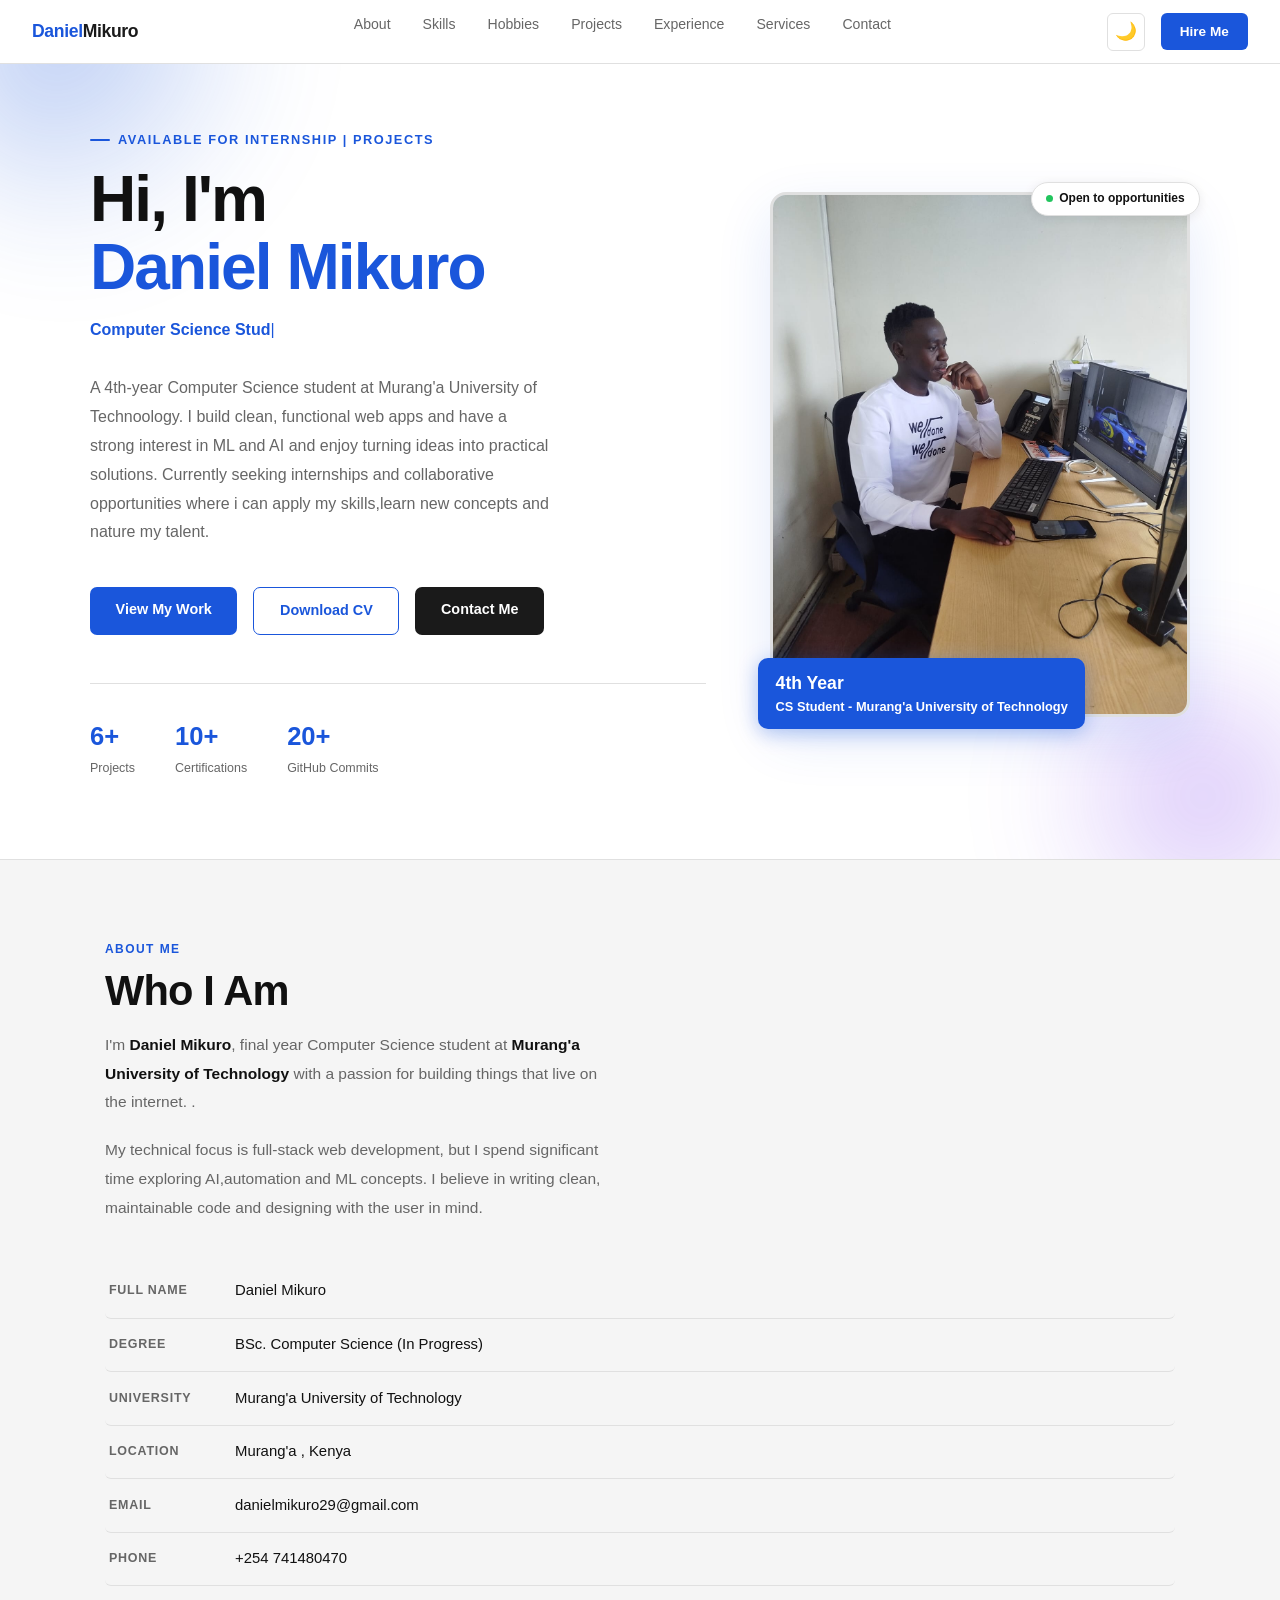
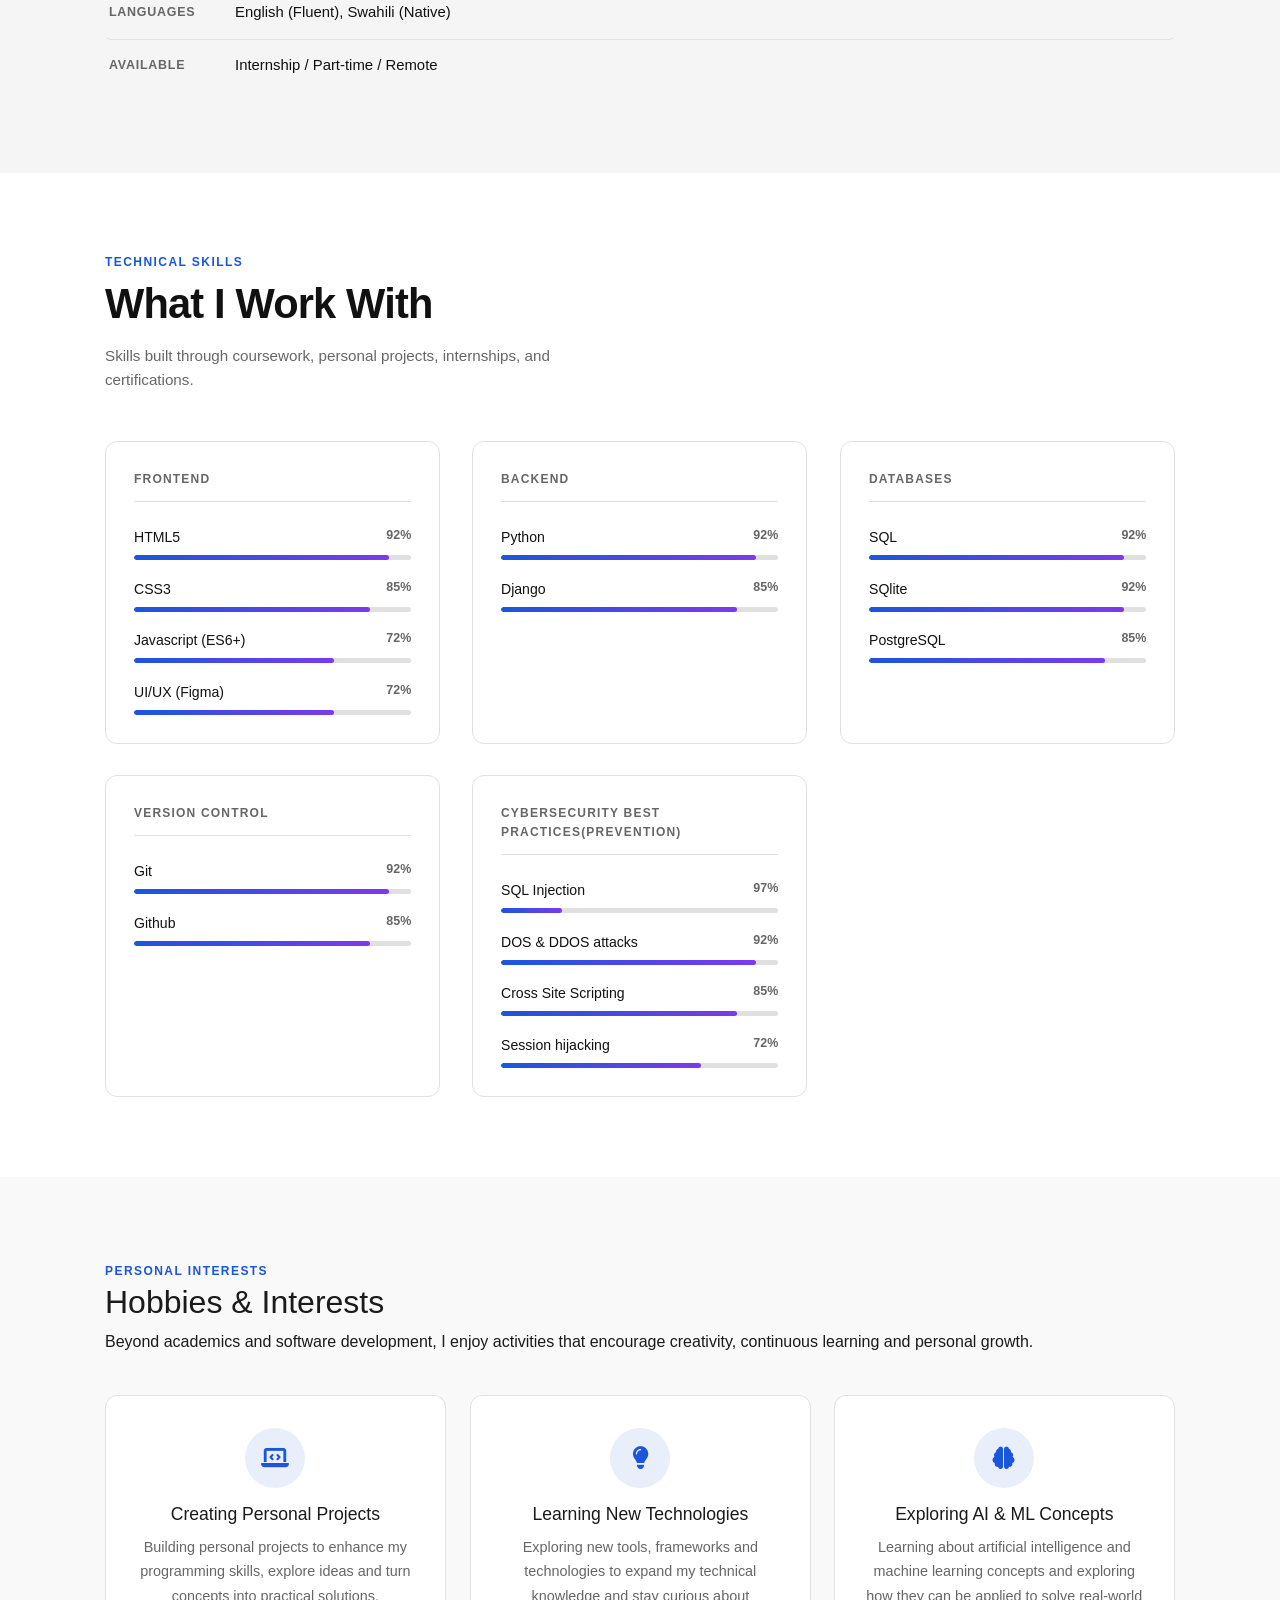
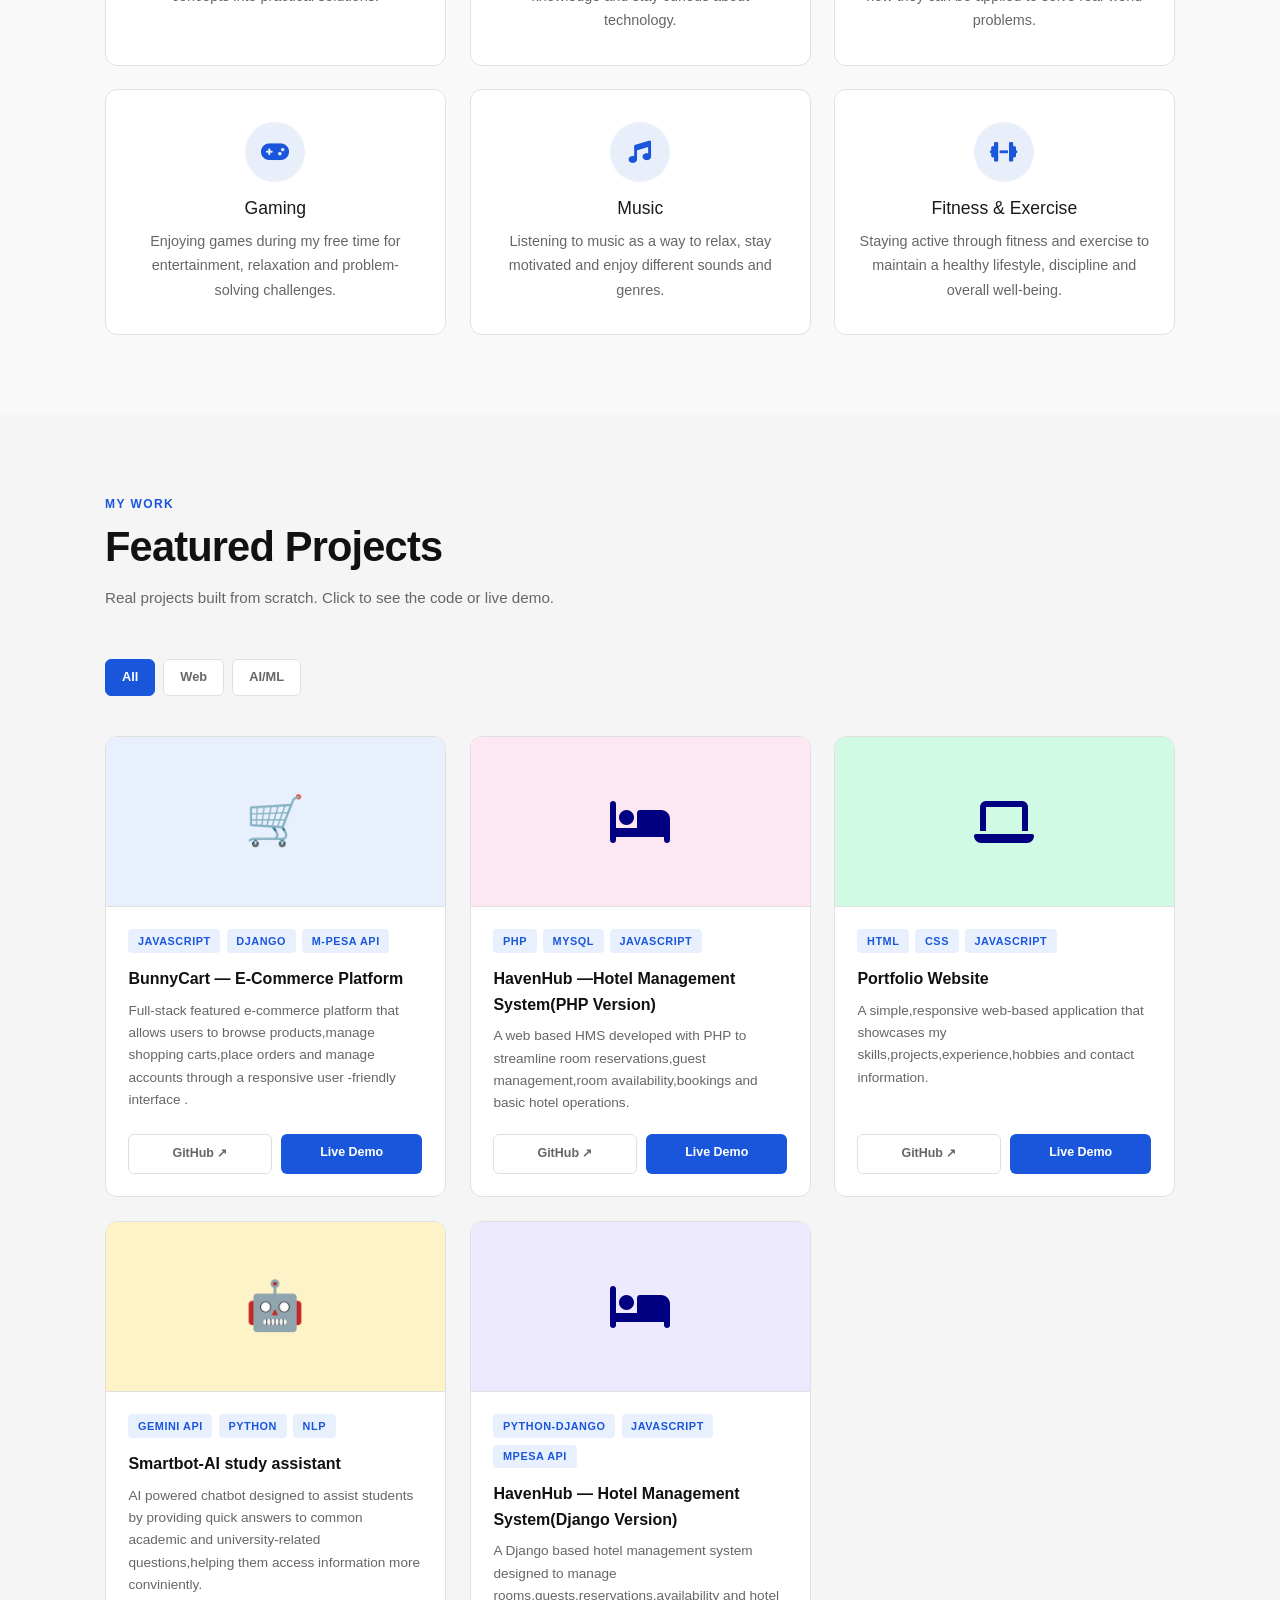
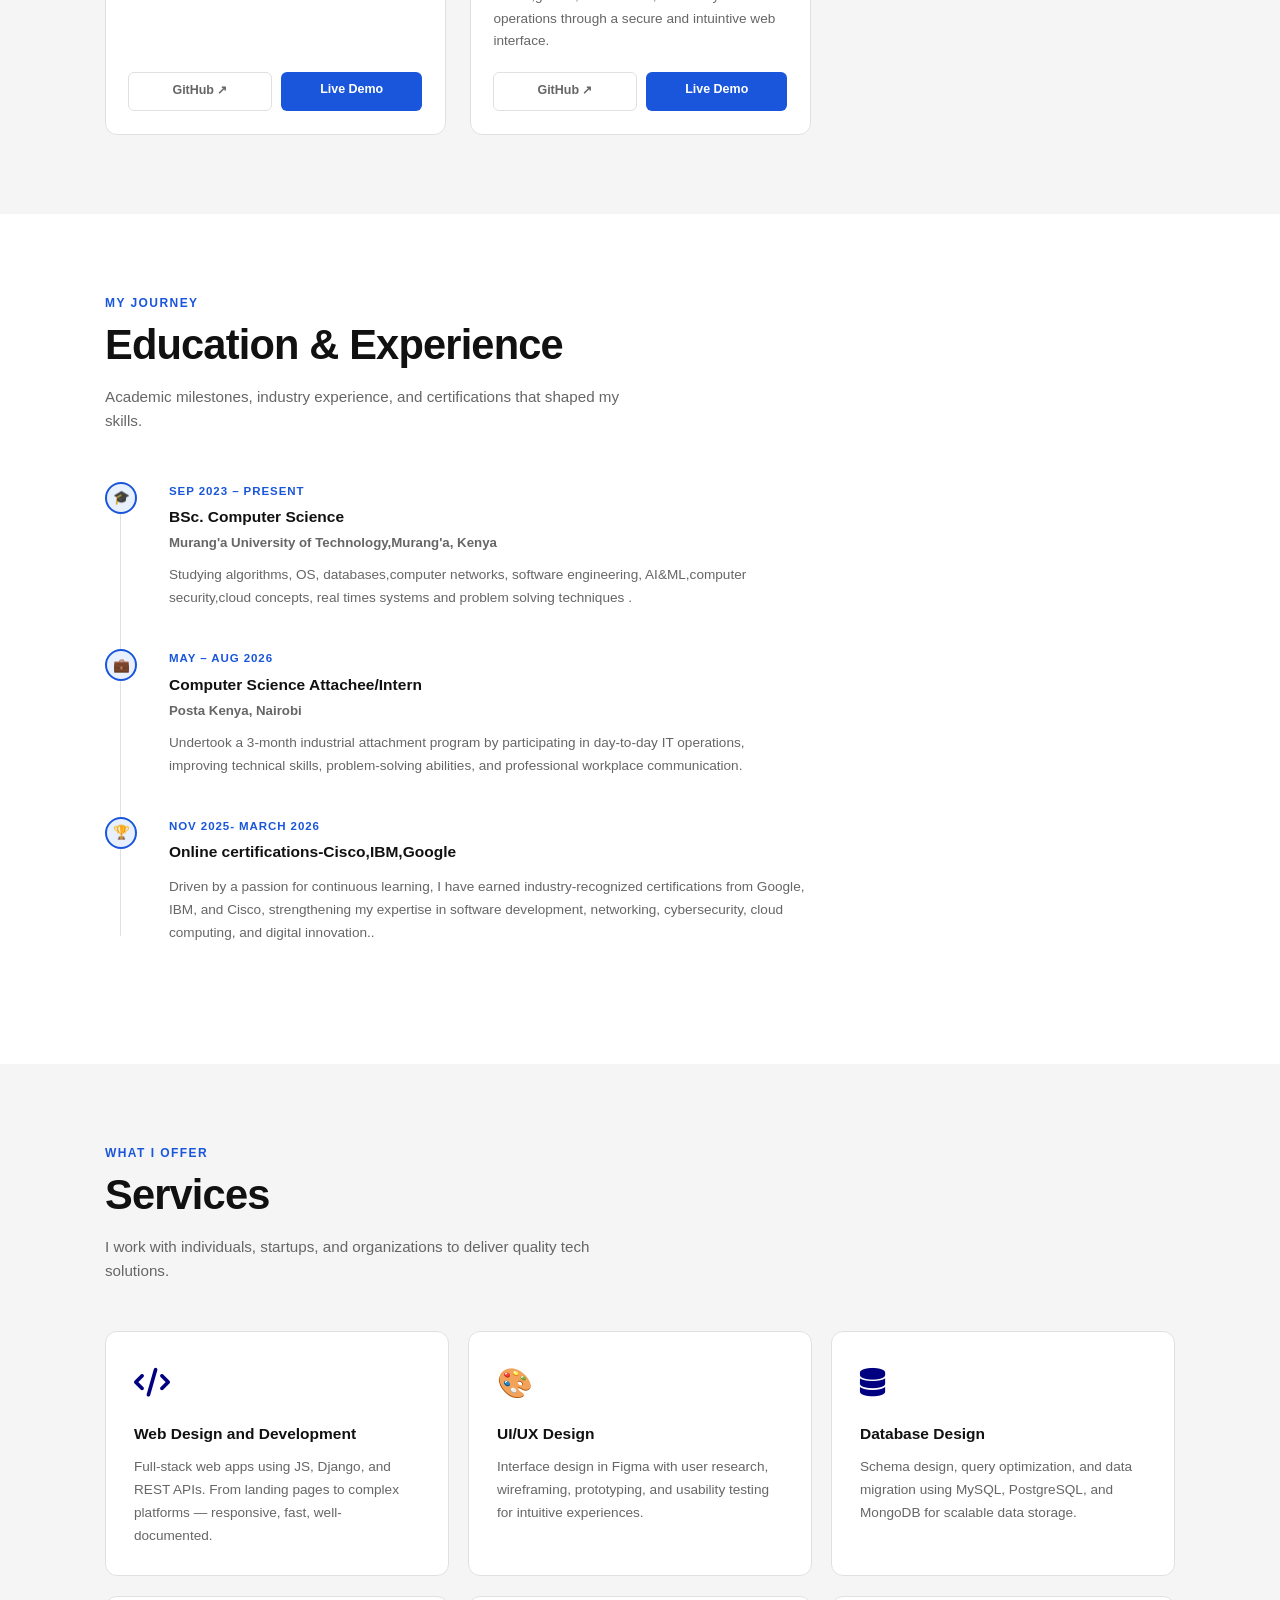
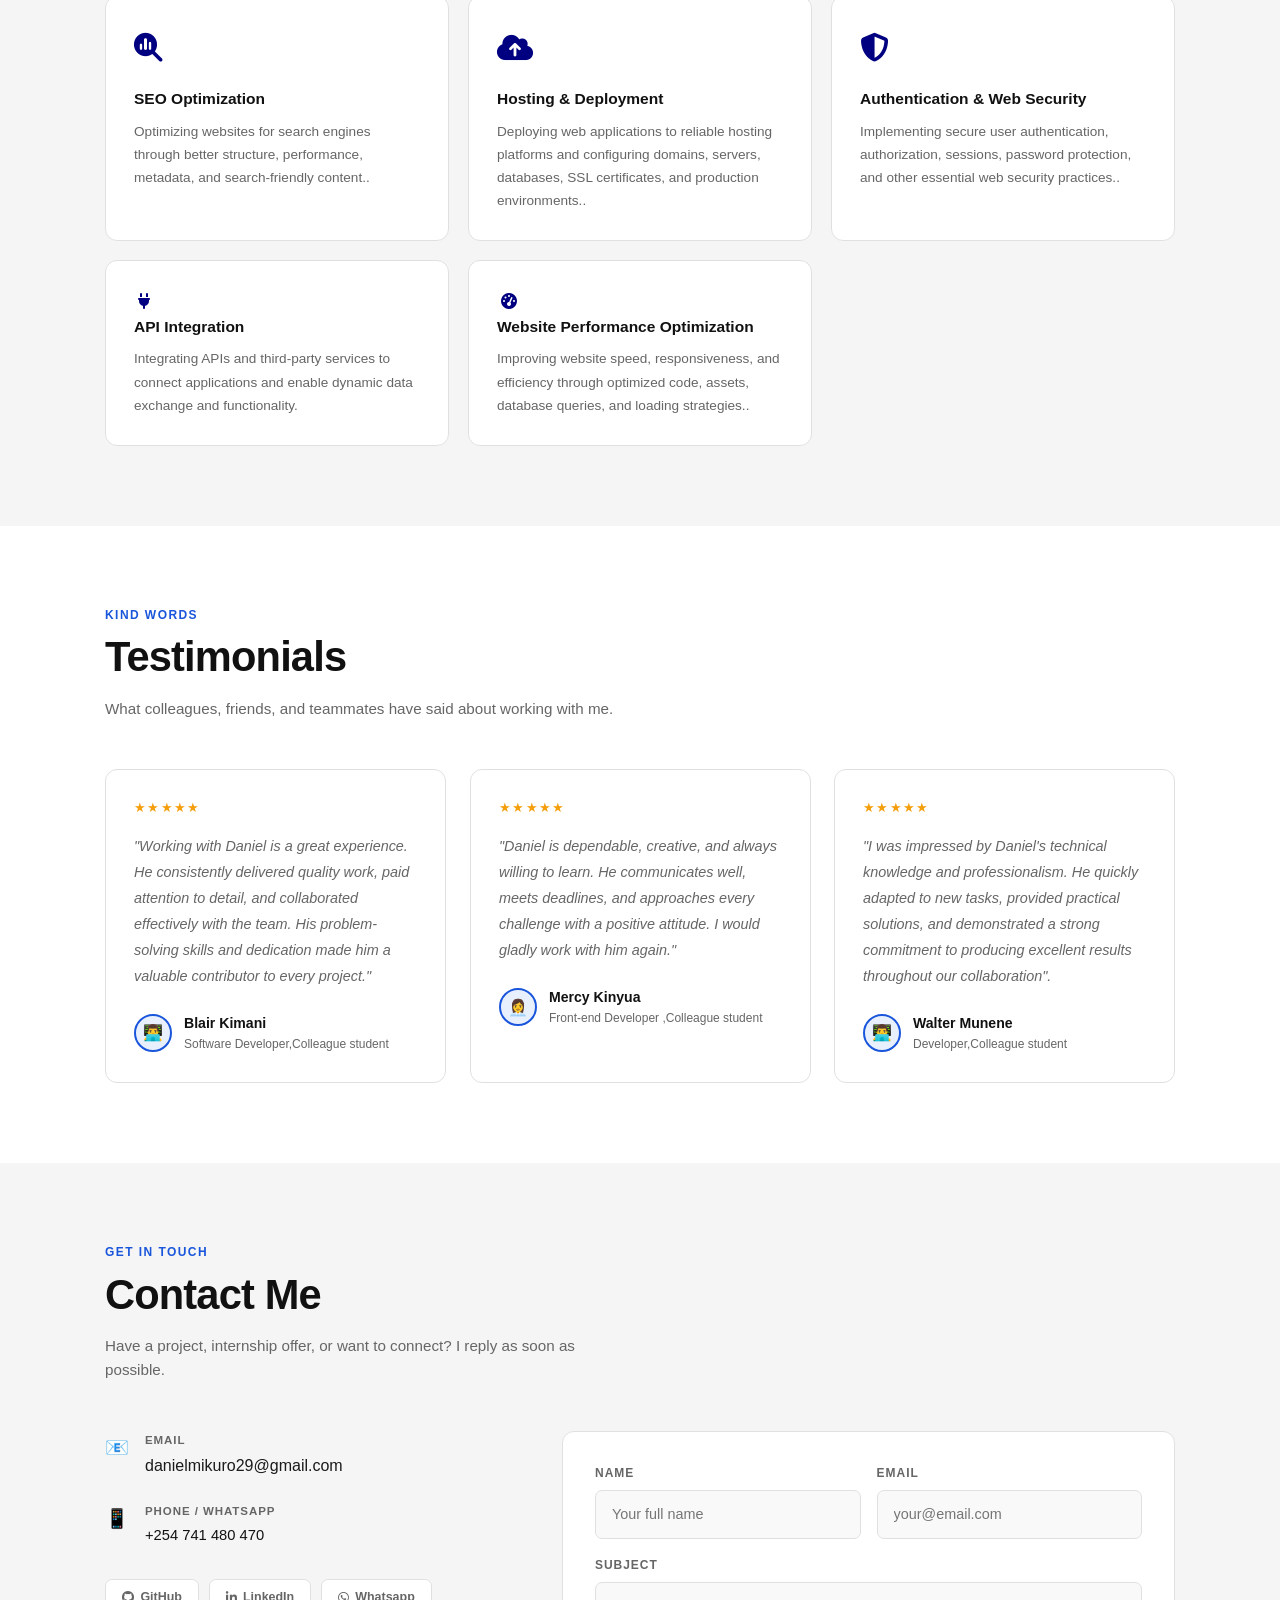
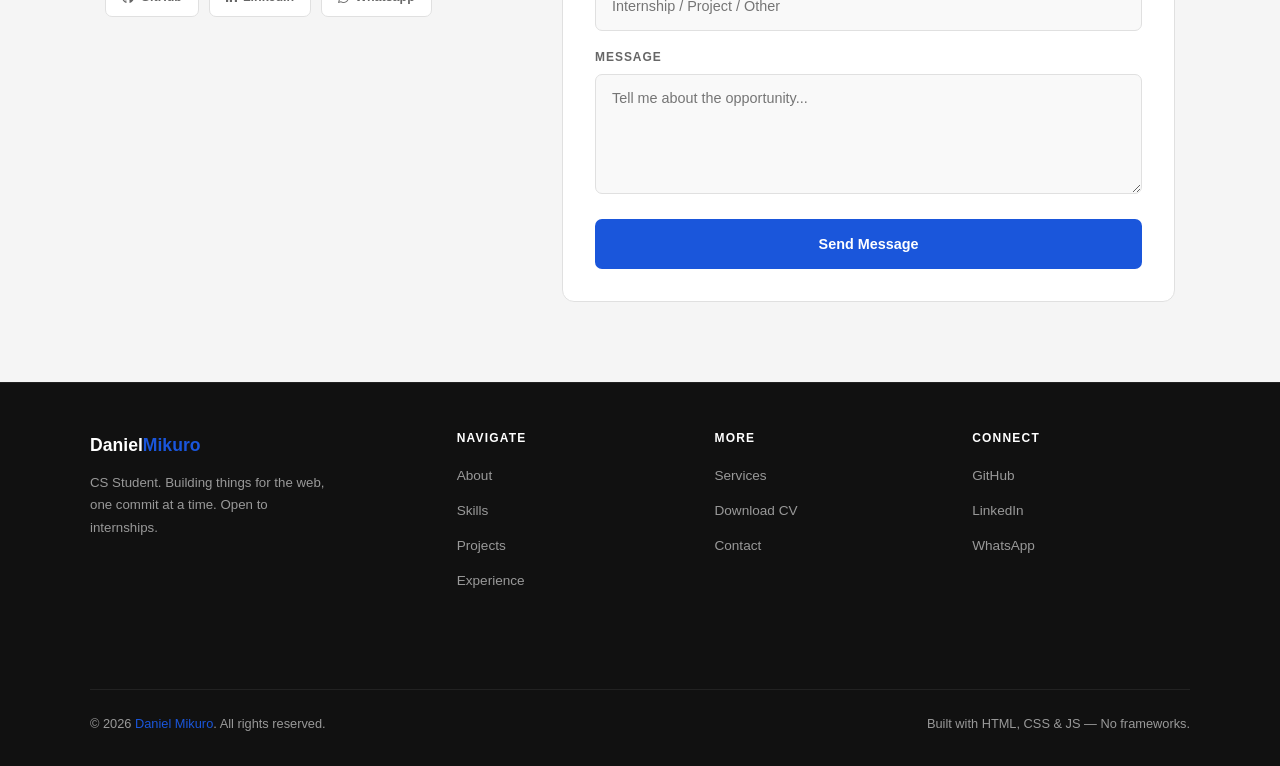
==== commit faeb032c: "last commit" ====
--- a/index.html
+++ b/index.html
@@ -5,7 +5,7 @@
 
     <link rel="stylesheet" href="https://cdn.jsdelivr.net/npm/bootstrap@4.4.1/dist/css/bootstrap.min.css" integrity="sha384-Vkoo8x4CGsO3+Hhxv8T/Q5PaXtkKtu6ug5TOeNV6gBiFeWPGFN9MuhOf23Q9Ifjh" crossorigin="anonymous">
 <meta name="viewport" content="width=device-width, initial-scale=1.0">
-<meta name="description" content="Daniel Mikuro — CS Student | Full-Stack Developer | Cybersecurity Enthusiast">
+<meta name="description" content="Daniel Mikuro — CS Student | Full-Stack Developer | AI & ML enthuasist |Problem Solver | Open source contributor">
 <link rel="stylesheet"  href="https://cdnjs.cloudflare.com/ajax/libs/font-awesome/6.7.2/css/all.min.css">
 <title>Daniel Mikuro | Portfolio</title>
 <link rel="stylesheet" href="css\style.css">
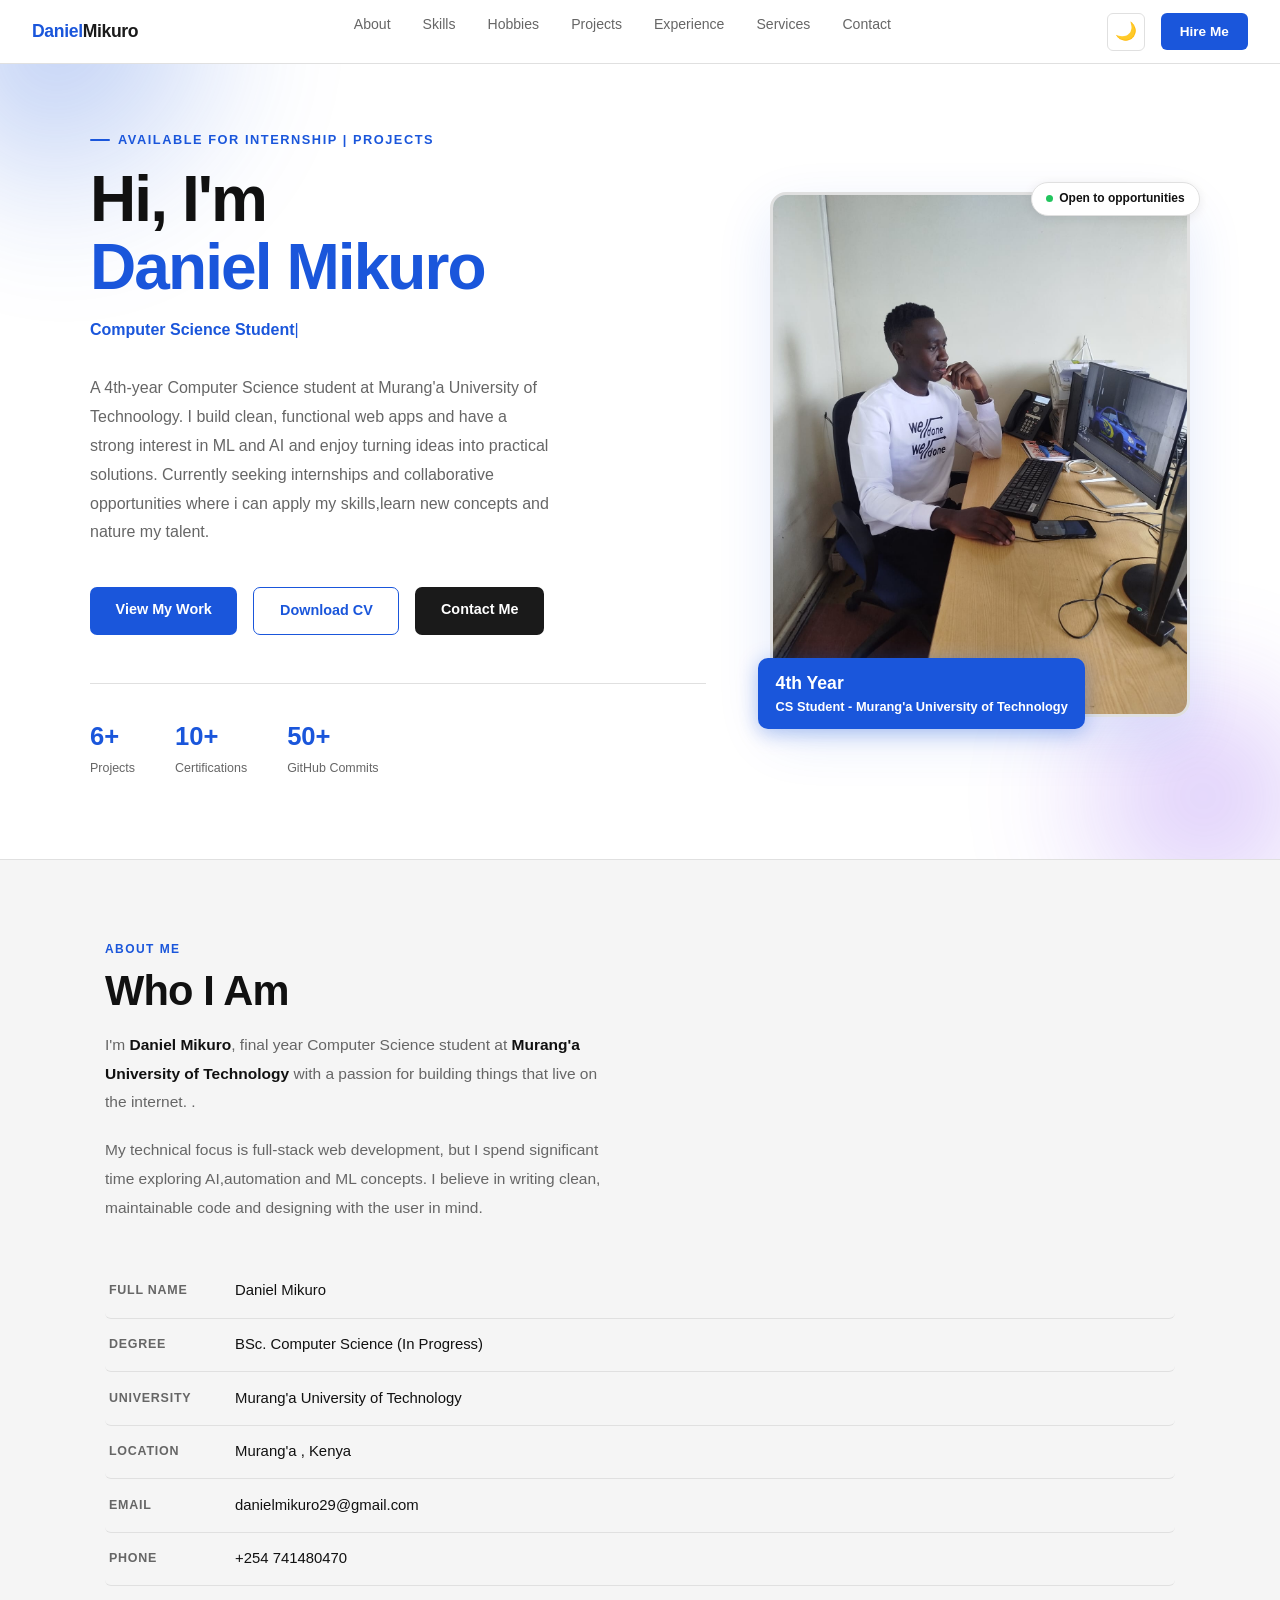
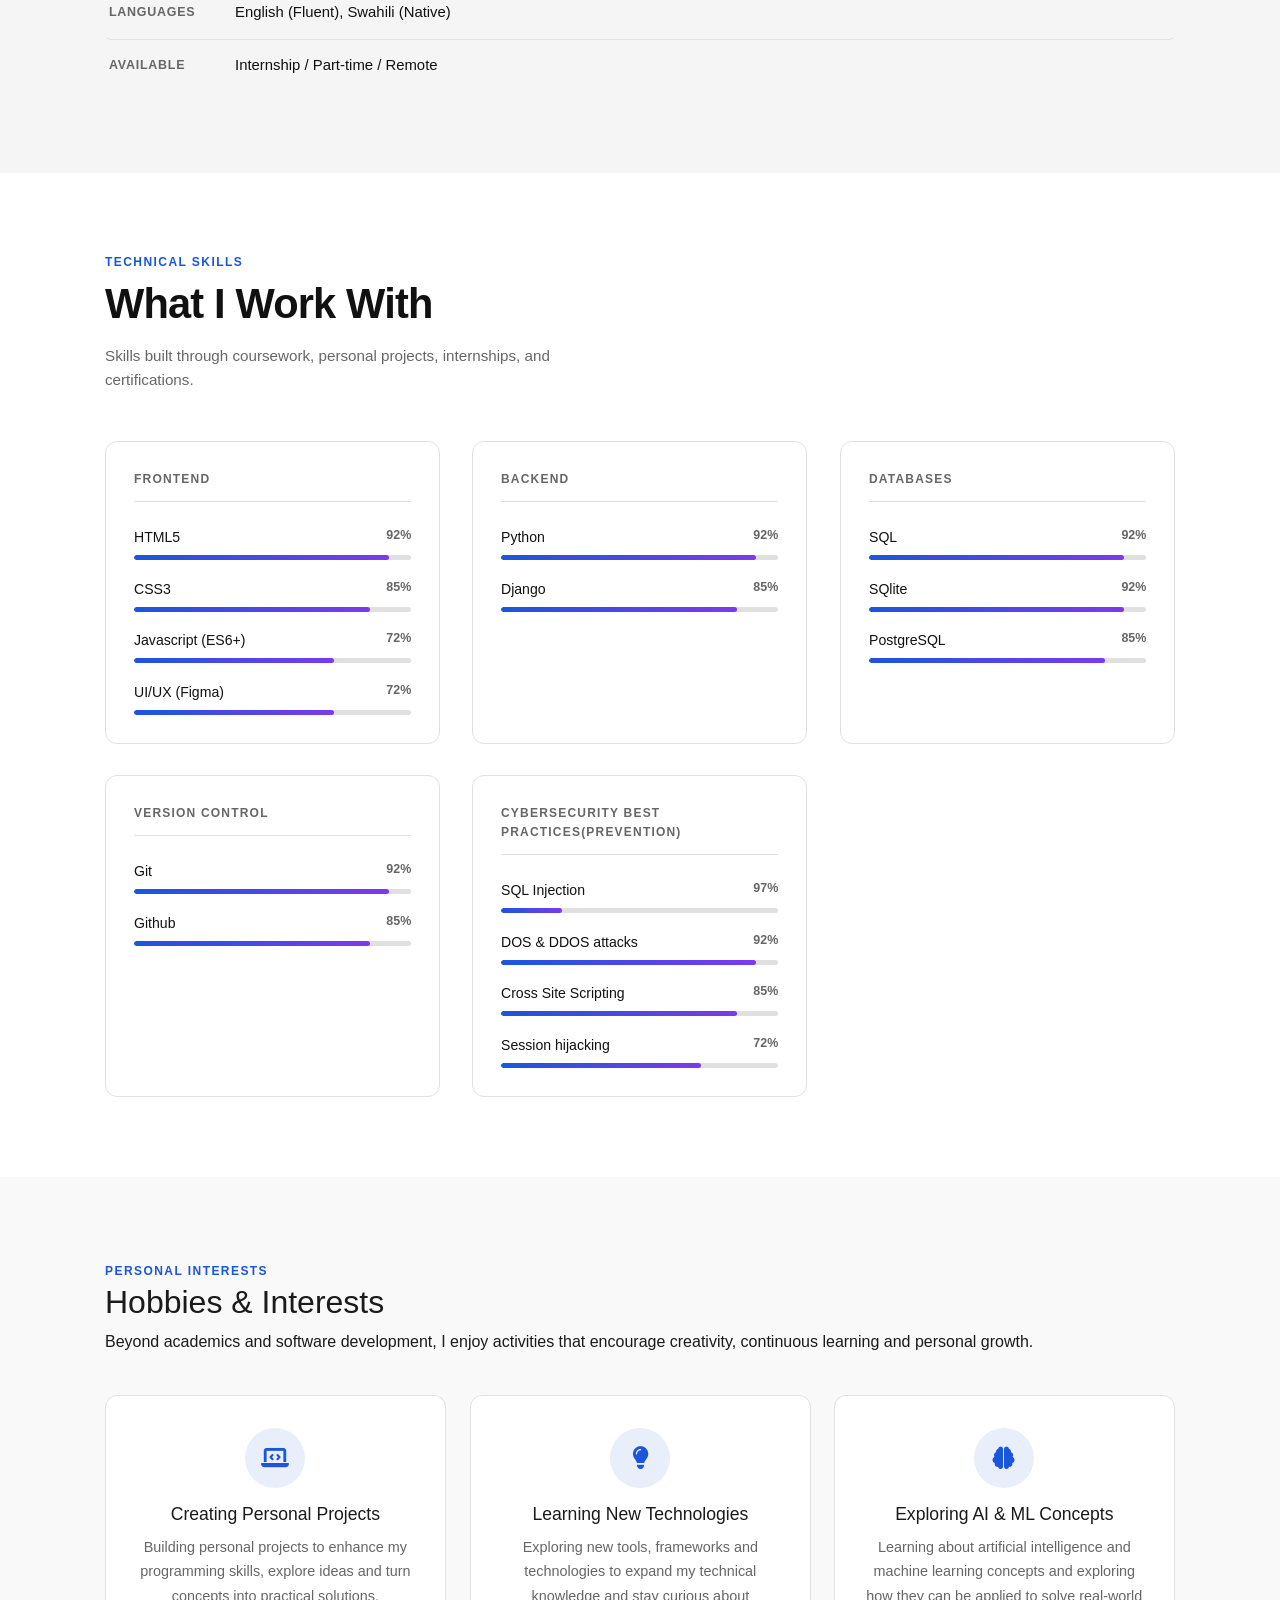
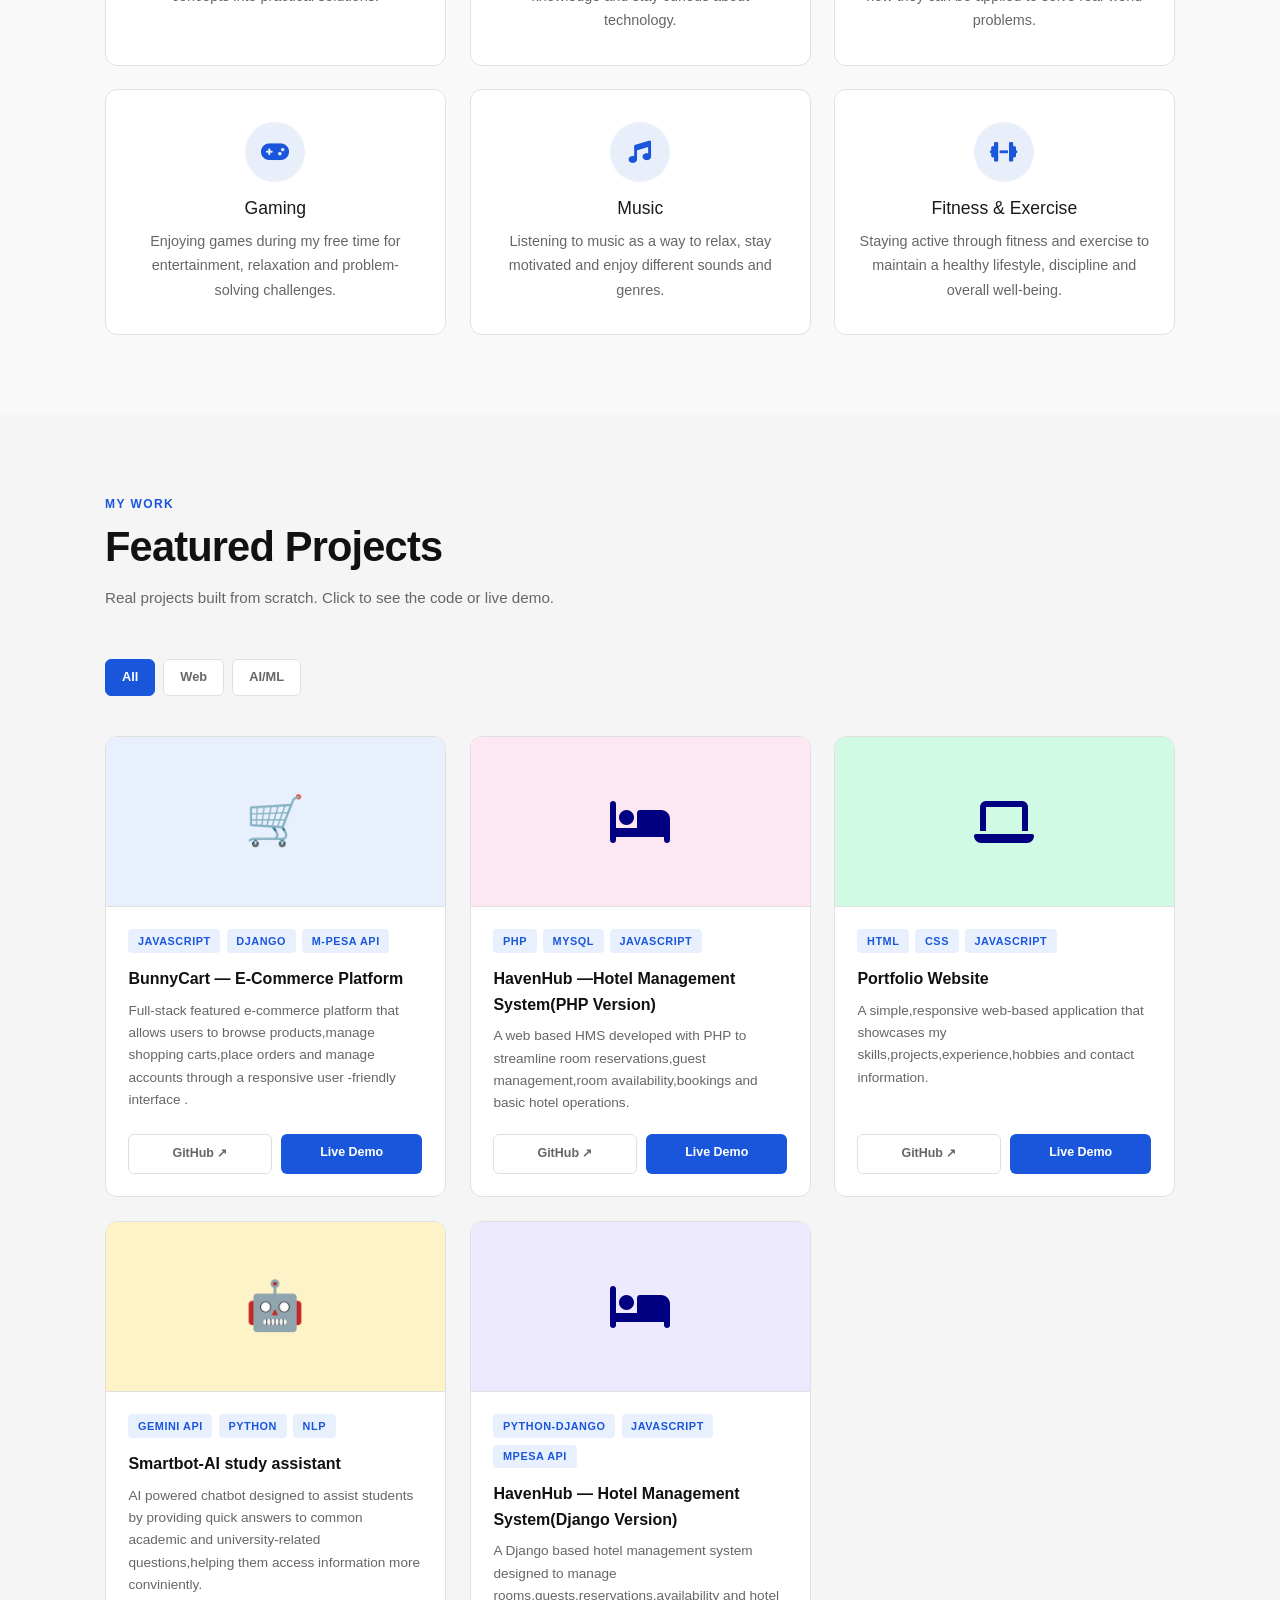
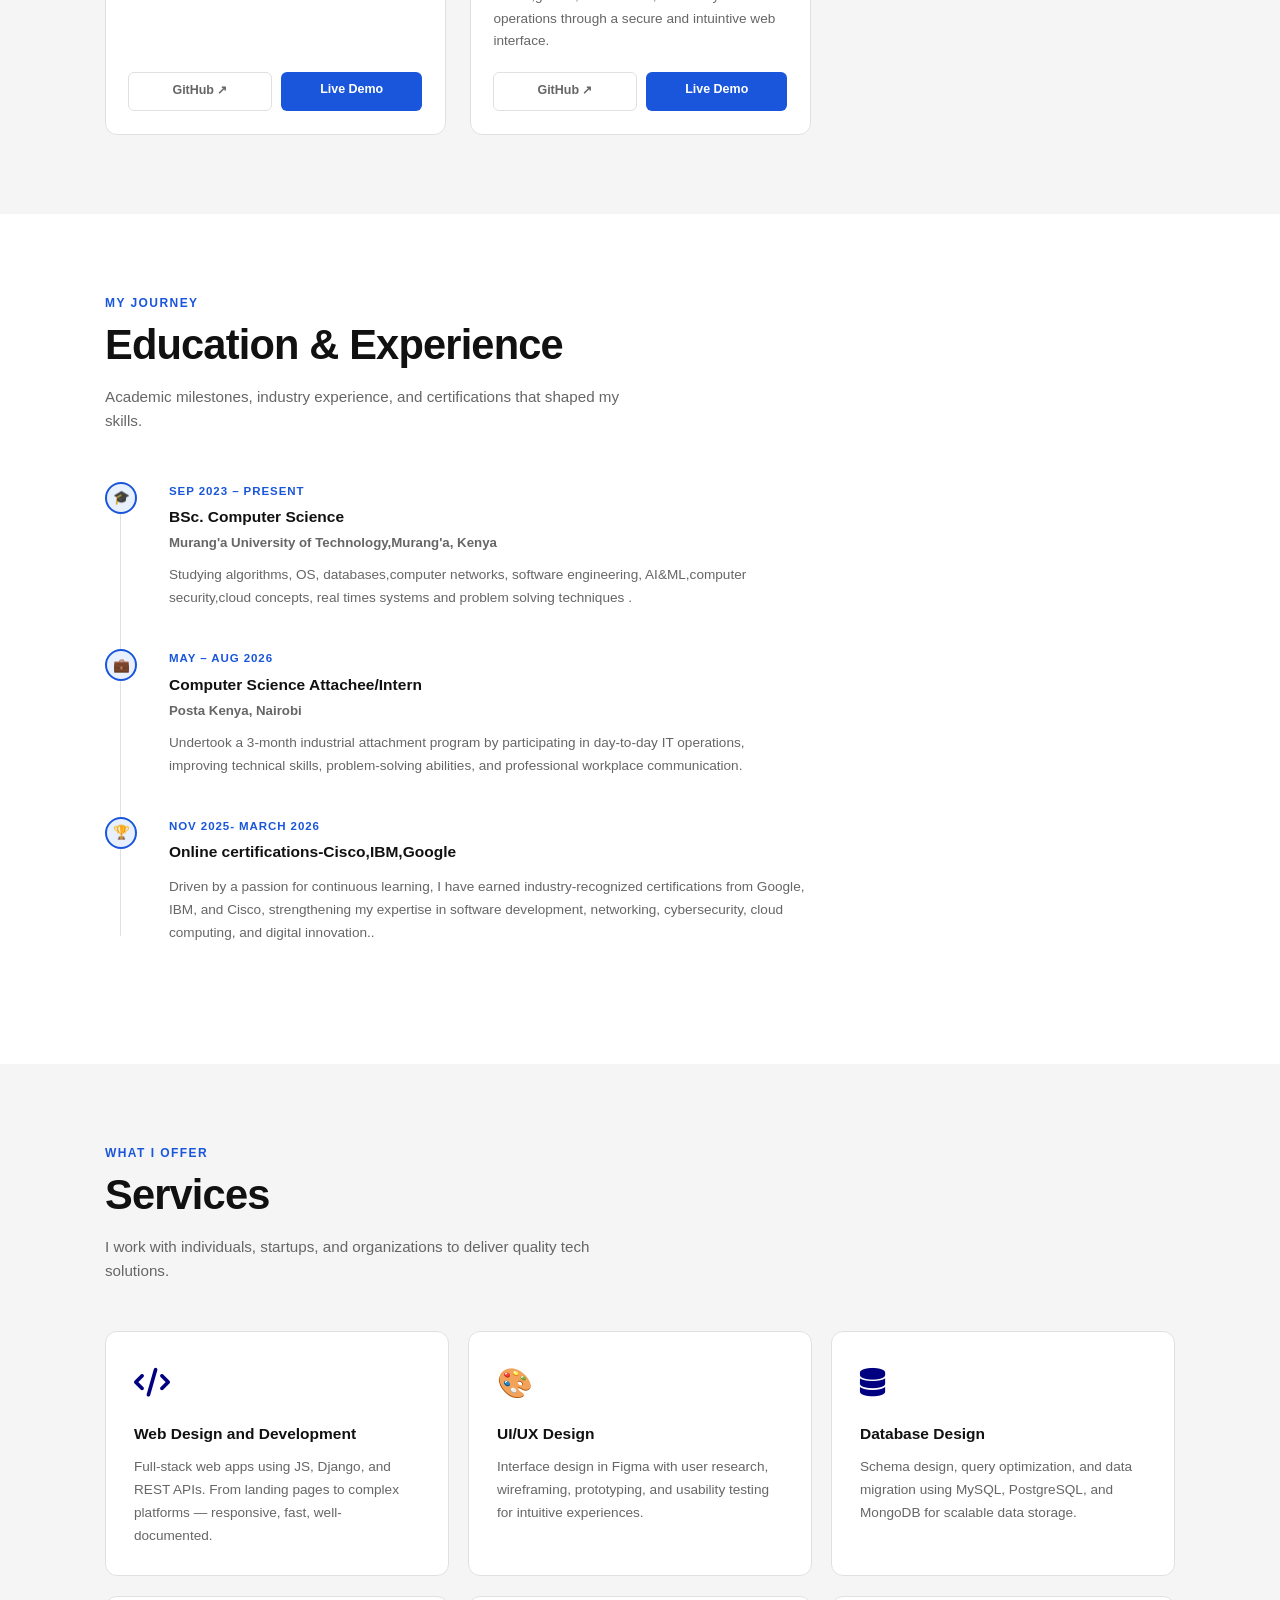
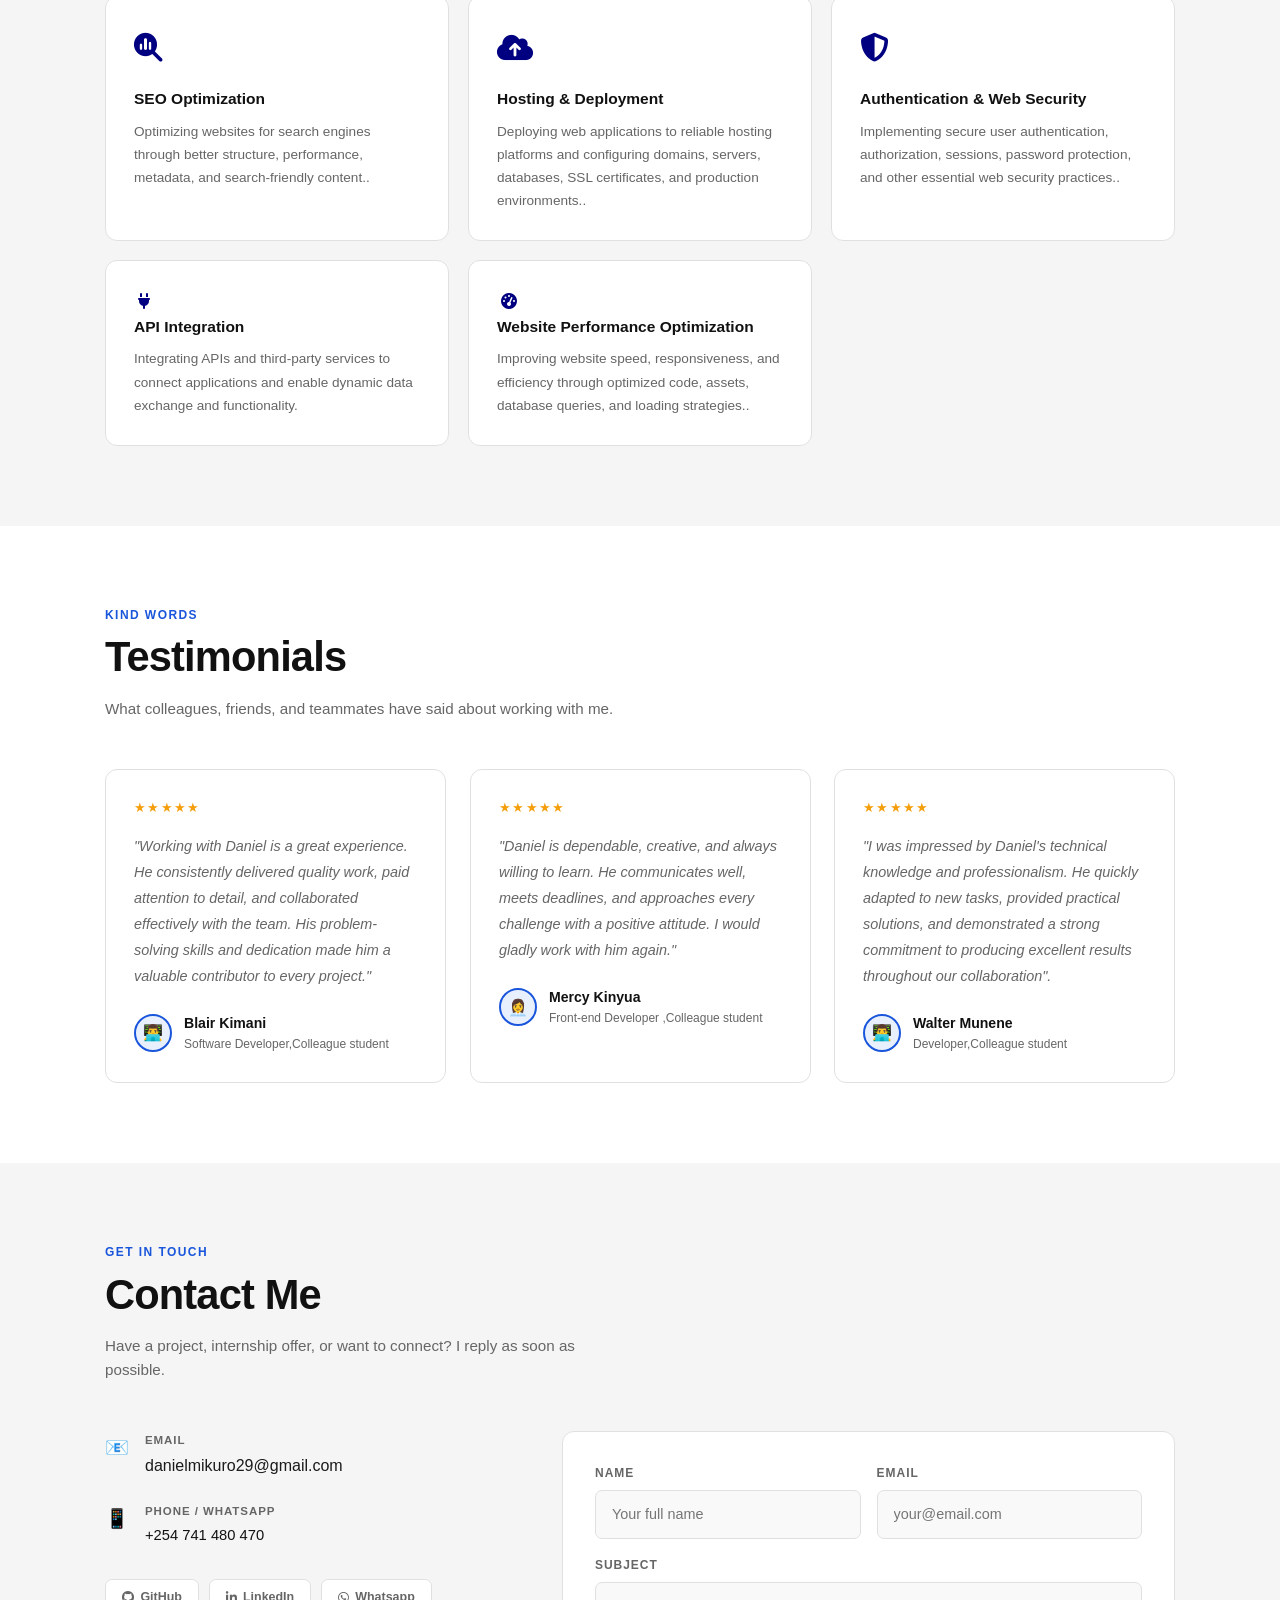
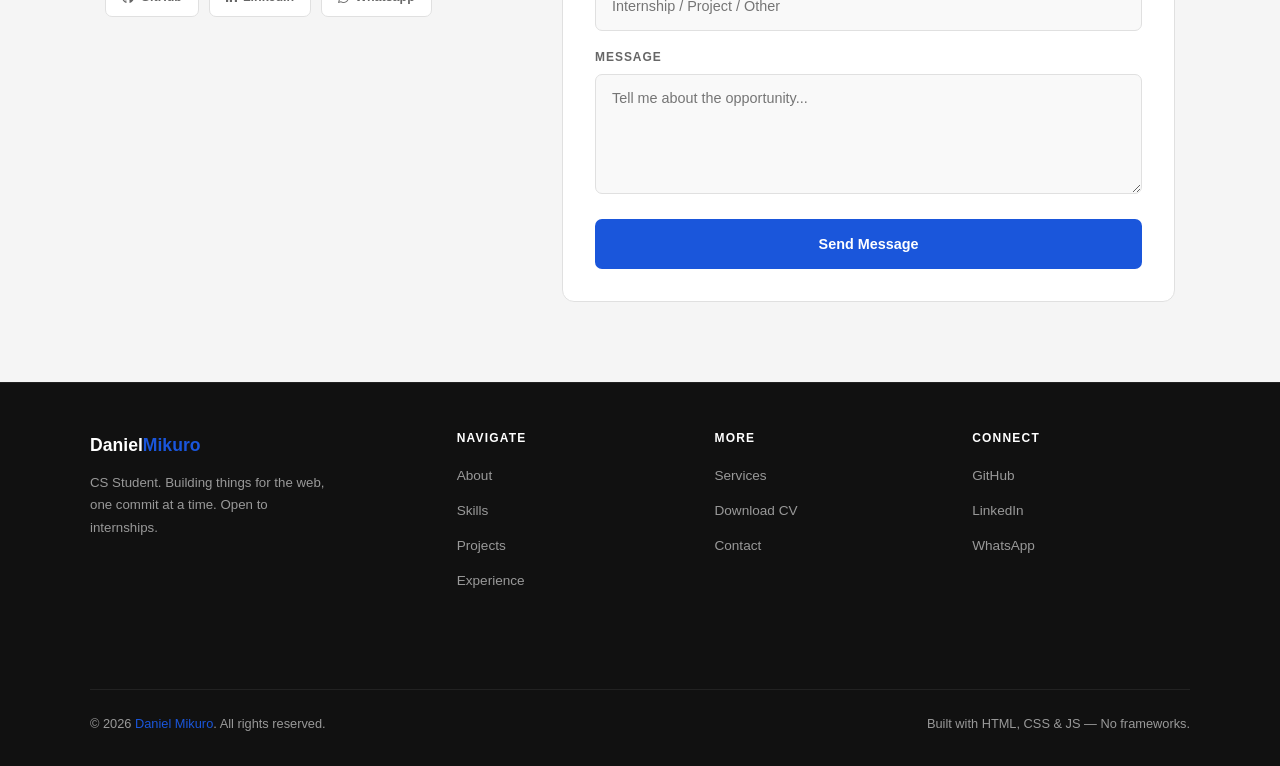
==== commit c99dec25: "final update" ====
--- a/index.html
+++ b/index.html
@@ -65,7 +65,7 @@
       <div class="hero-stats">
         <div><div class="stat-num" data-target="6+">0</div><div class="stat-label">Projects</div></div>
         <div><div class="stat-num" data-target="10+">0</div><div class="stat-label">Certifications</div></div>
-        <div><div class="stat-num" data-target="20+" data-suffix="">0</div><div class="stat-label">GitHub Commits</div></div>
+        <div><div class="stat-num" data-target="50+" data-suffix="">0</div><div class="stat-label">GitHub Commits</div></div>
       </div>
     </div>
     <div class="hero-img-wrap" id="heroImgWrap">
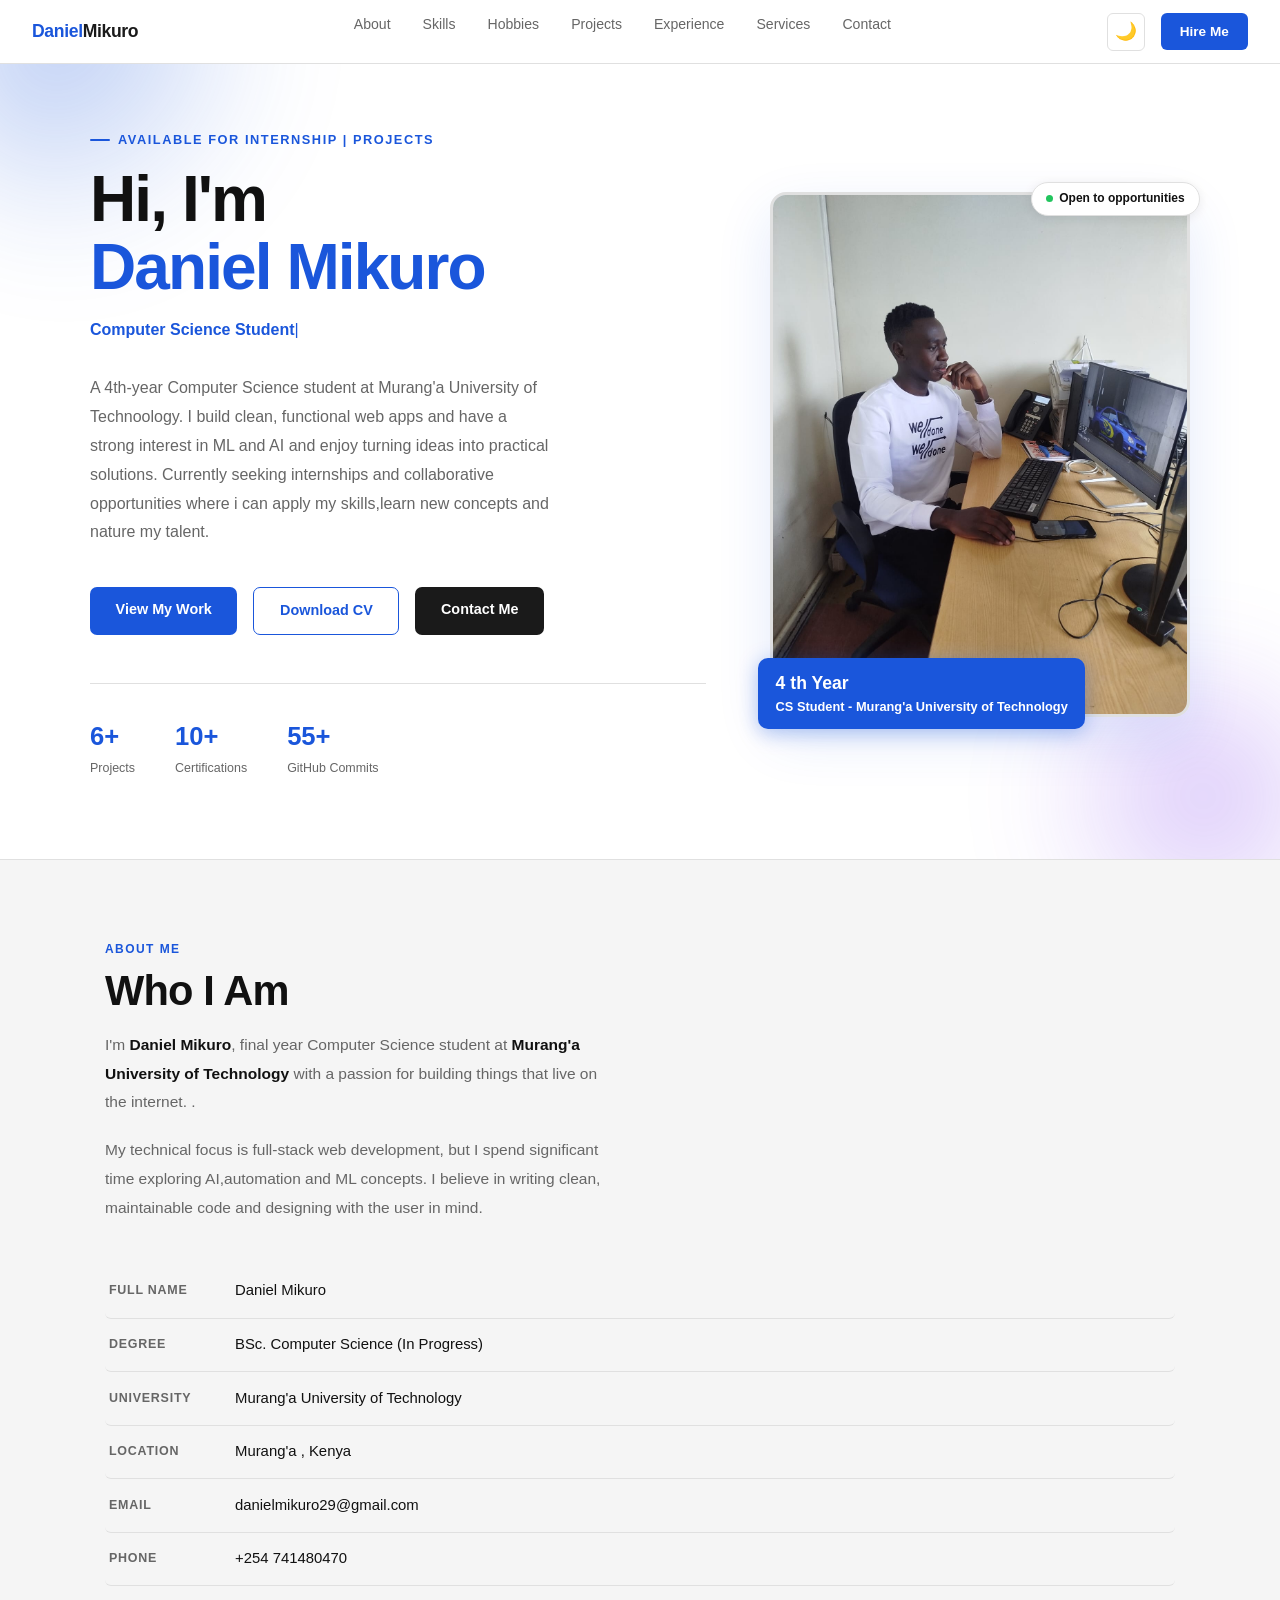
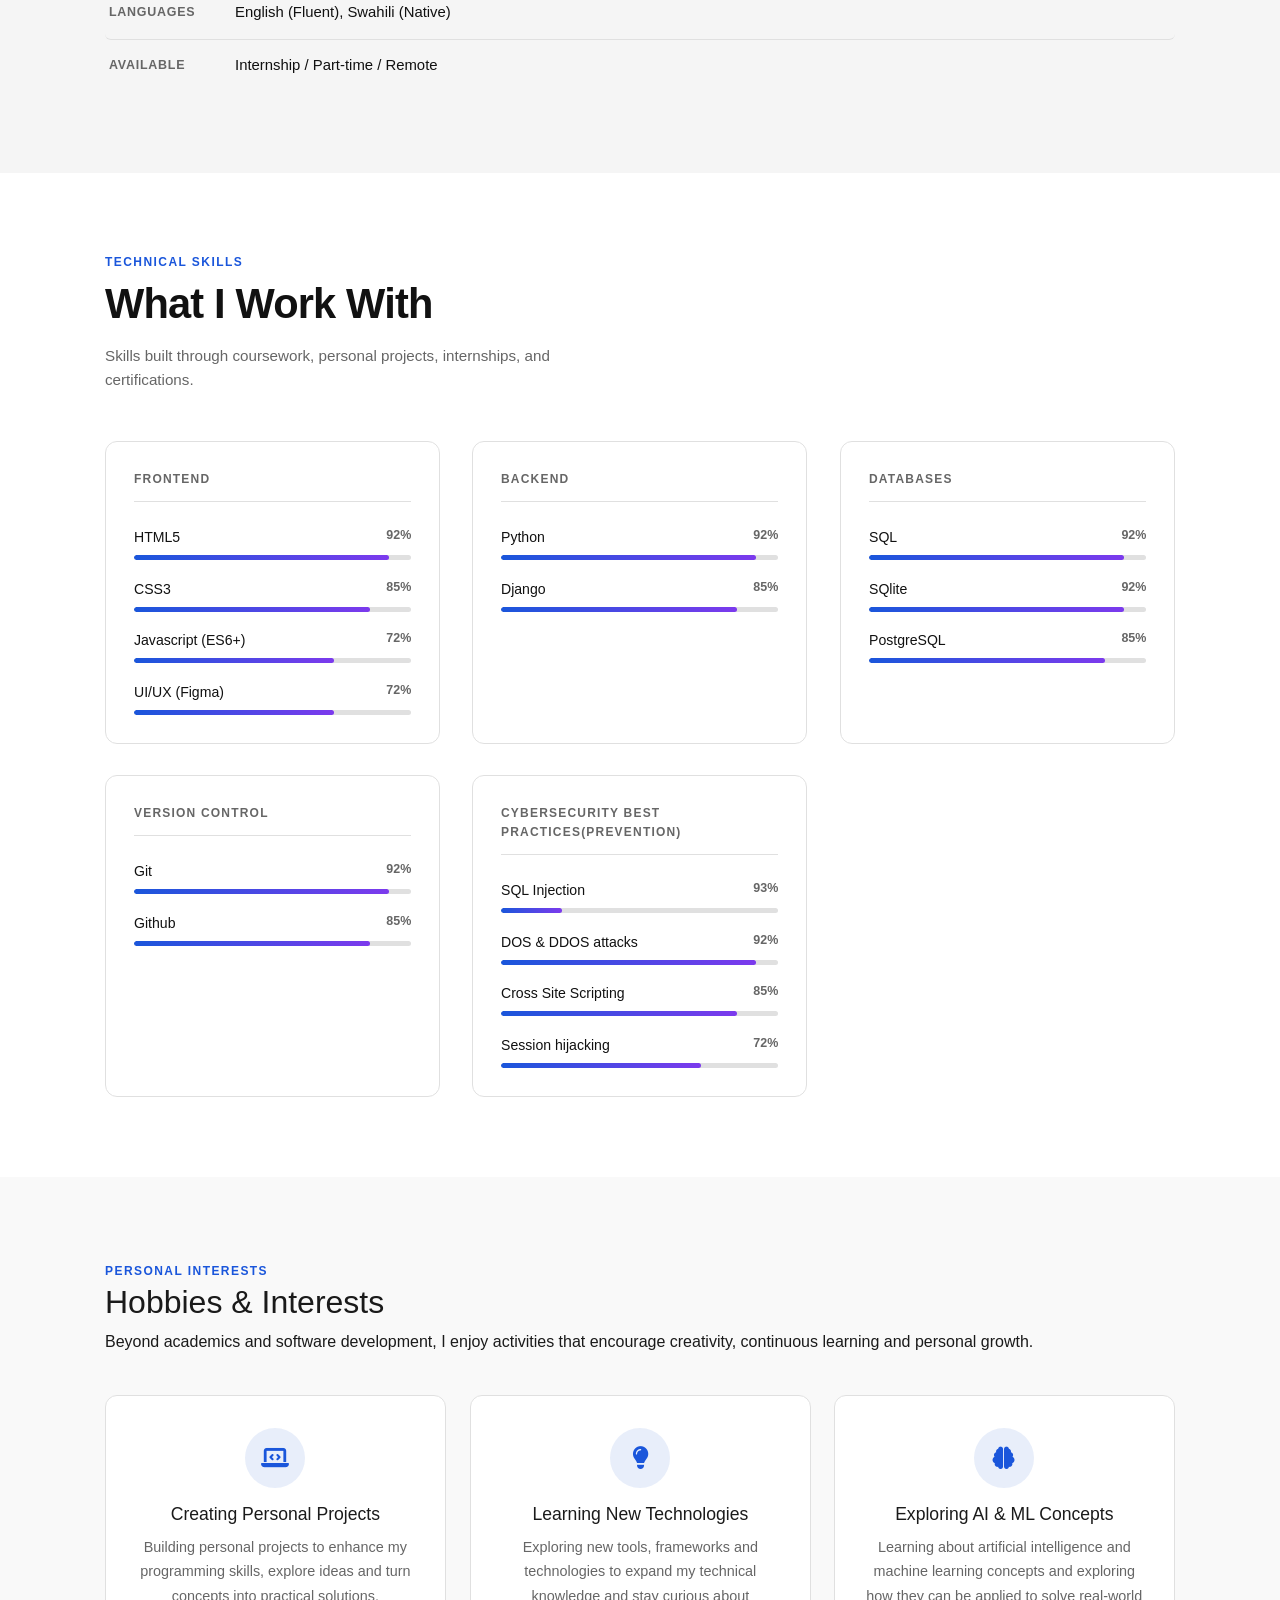
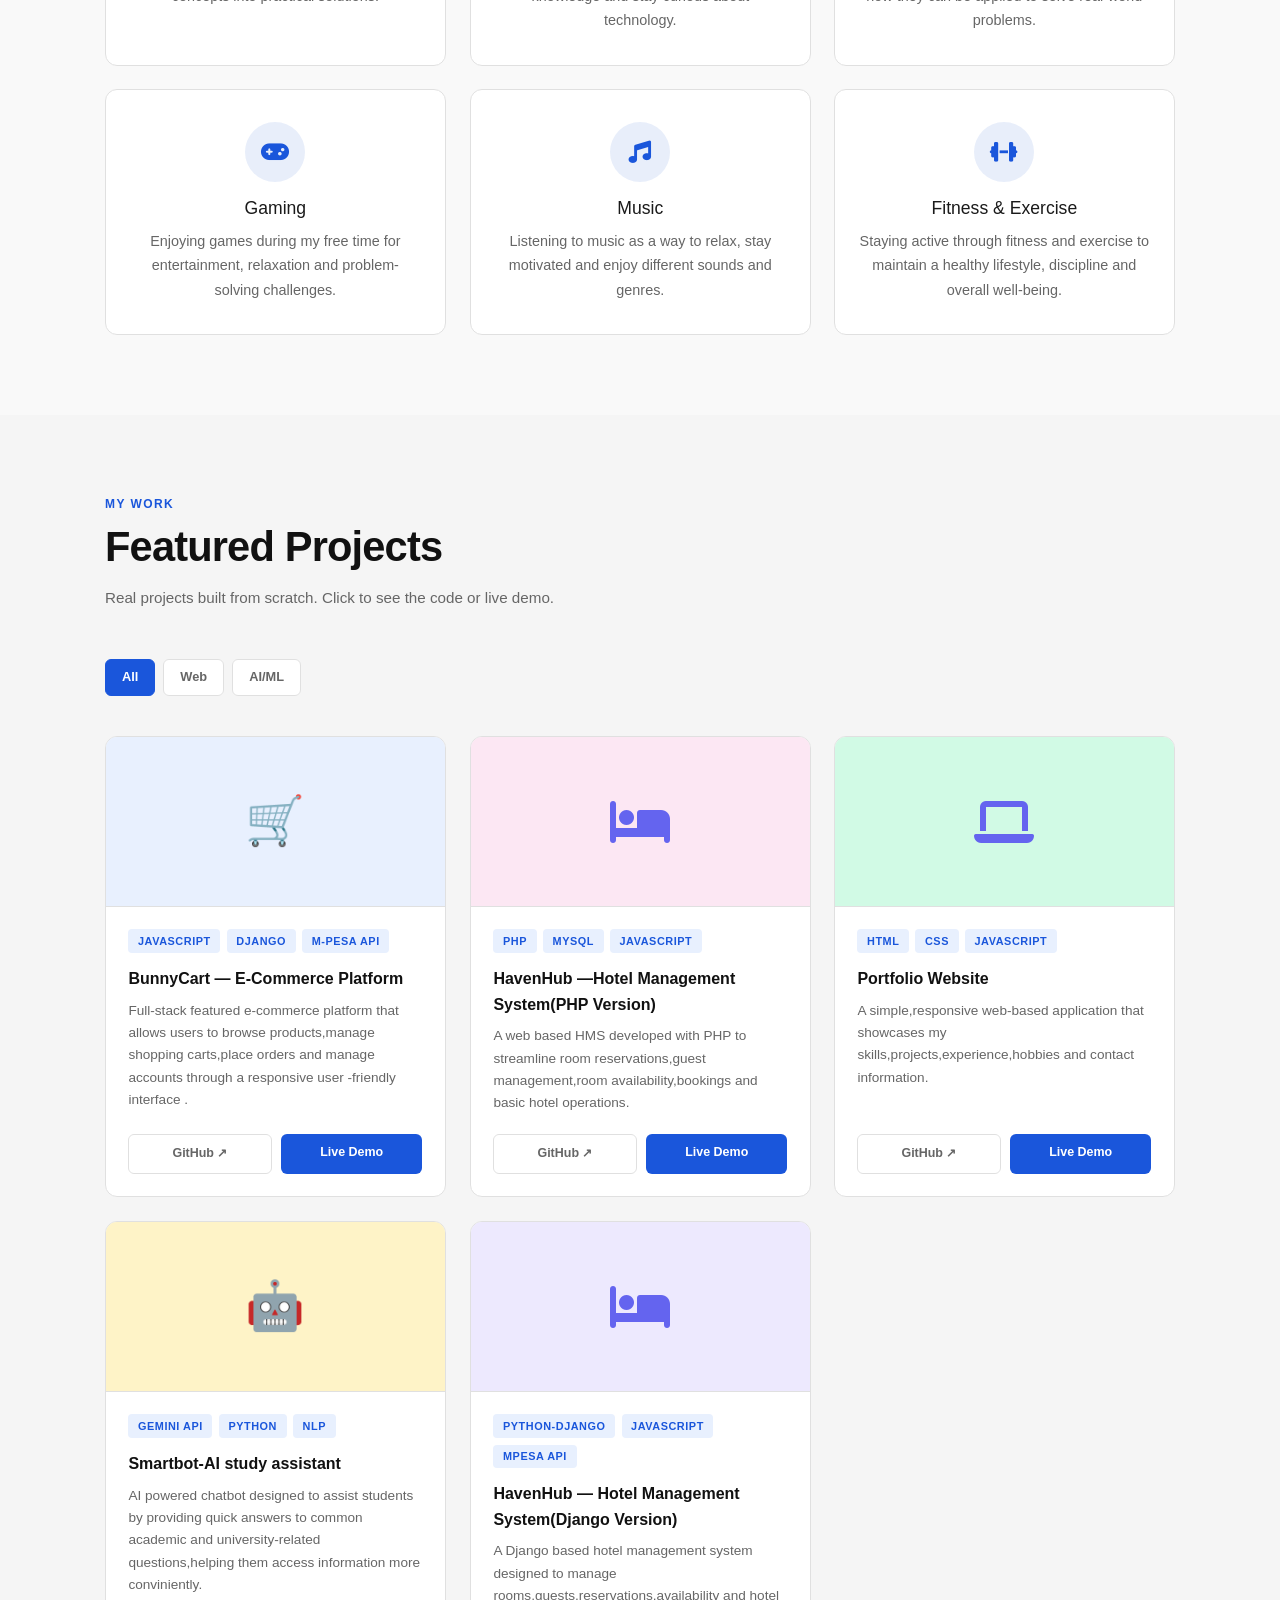
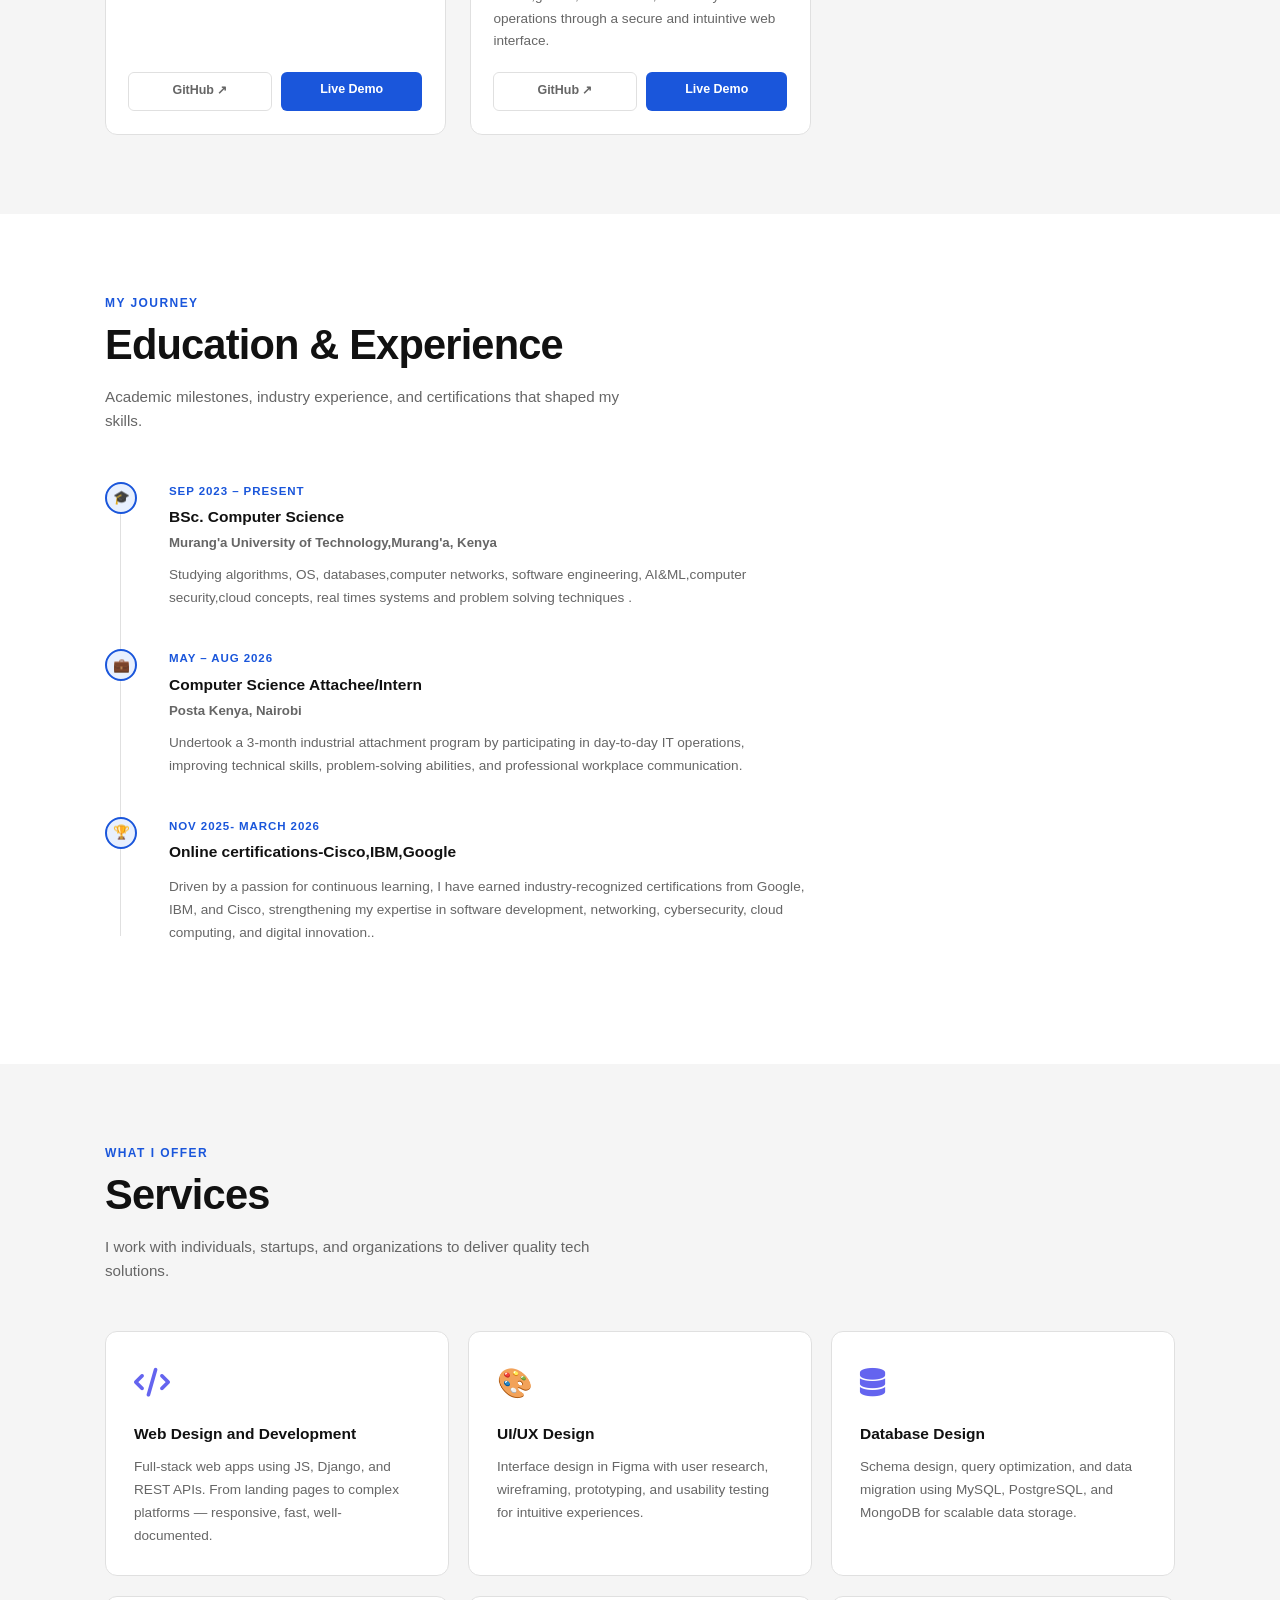
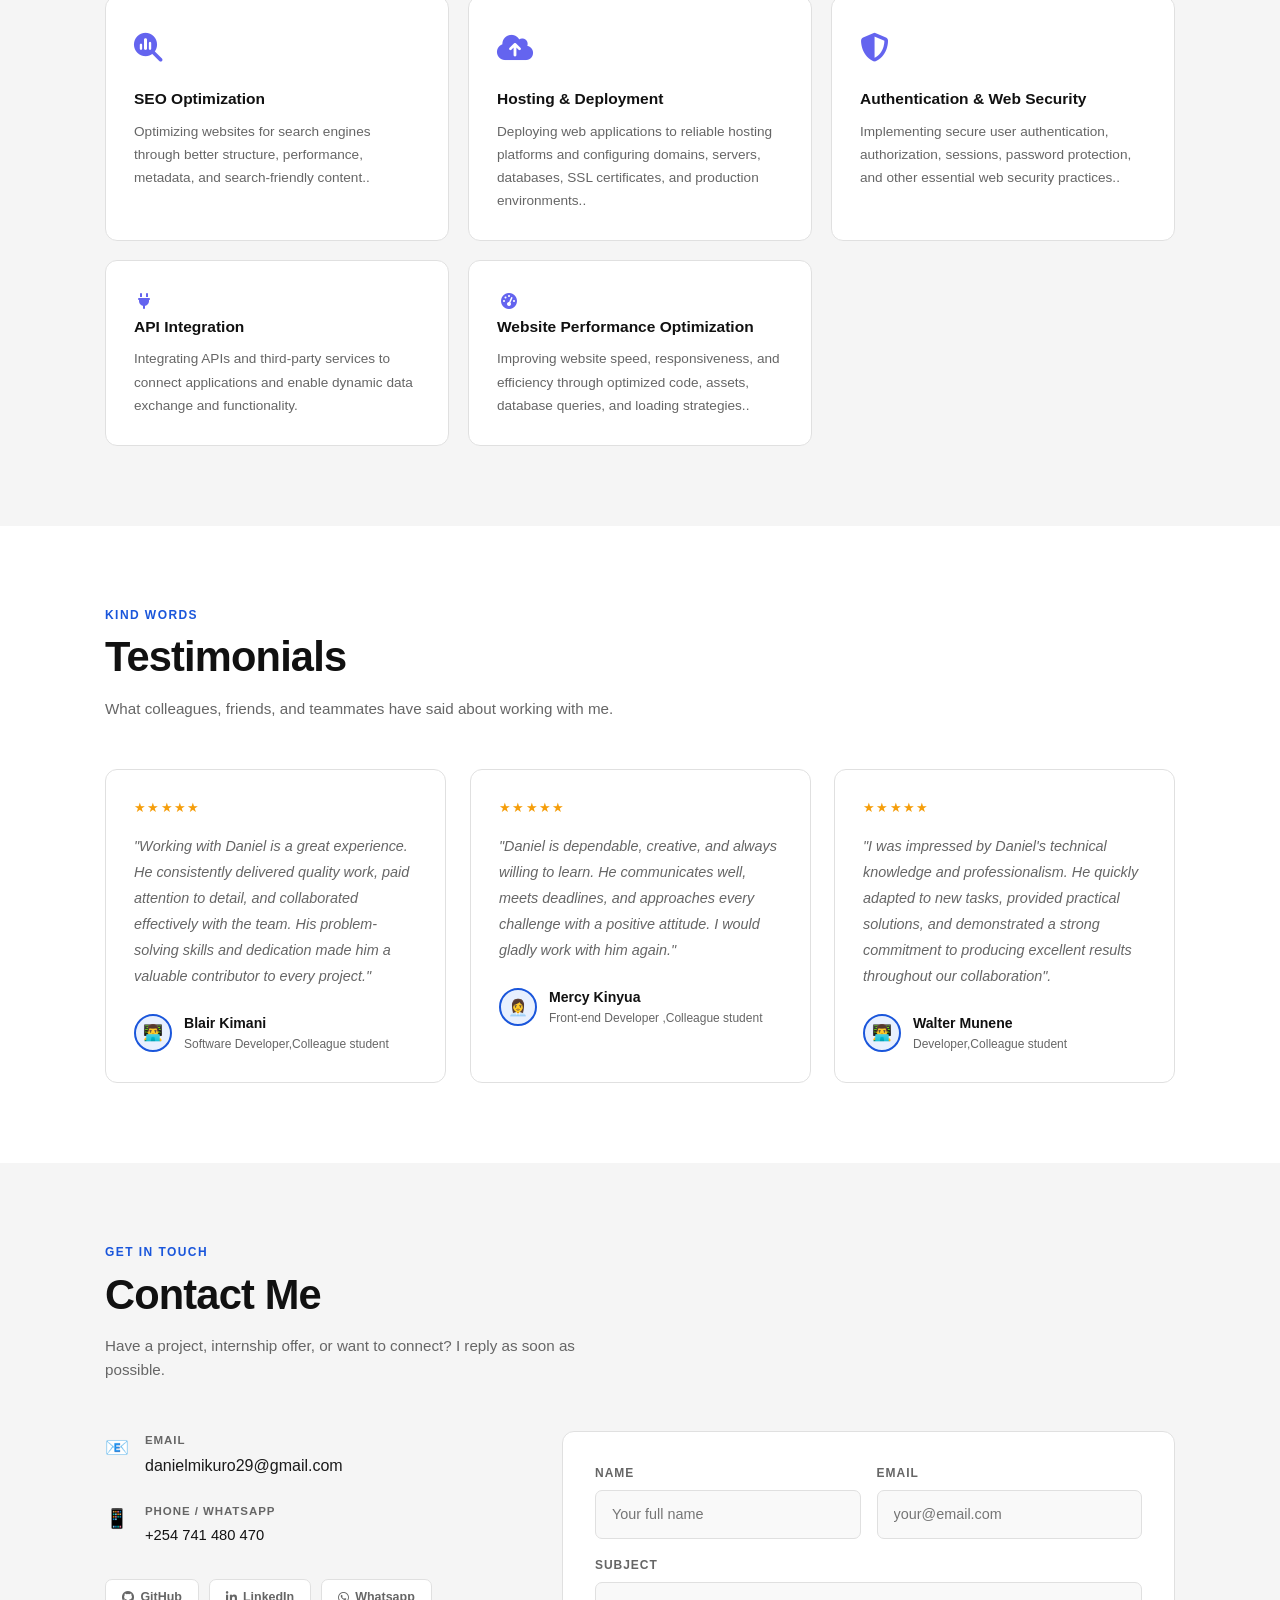
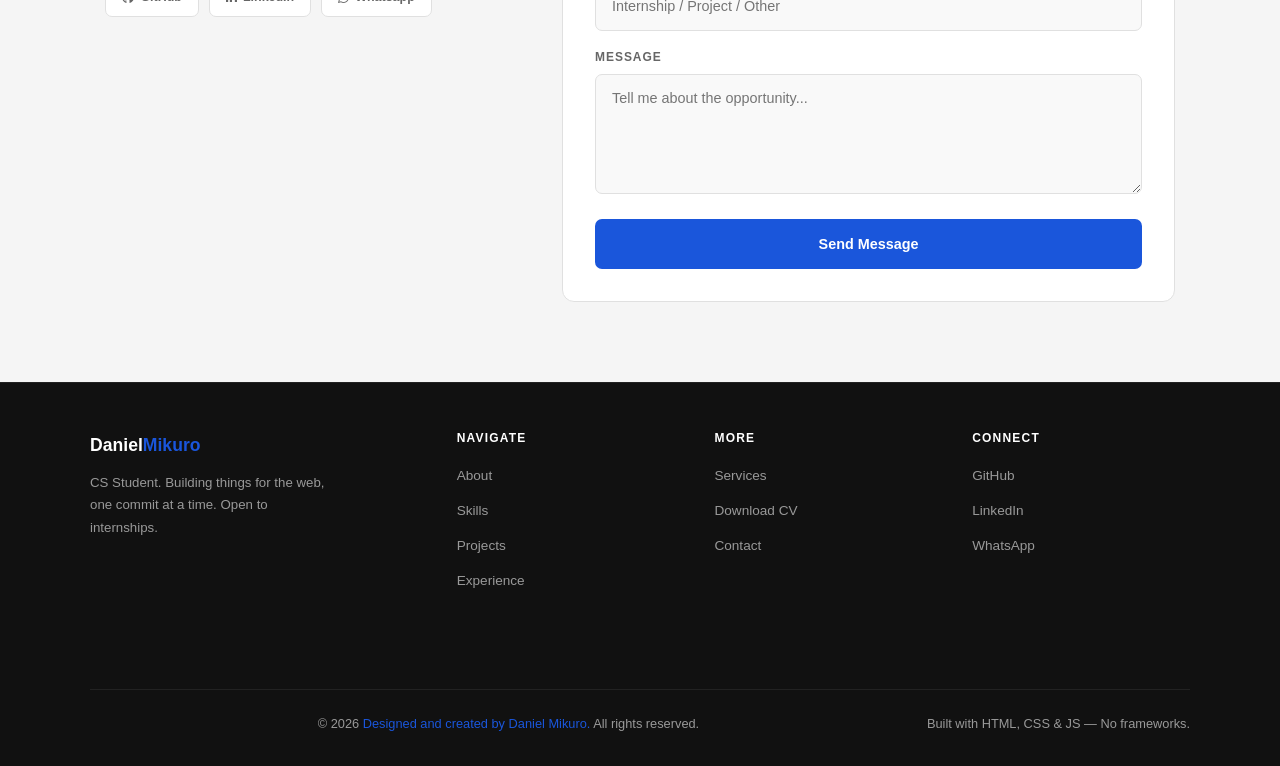
==== commit 5d82f786: "my last update" ====
--- a/index.html
+++ b/index.html
@@ -35,13 +35,13 @@
 </nav>
 
 <div class="mobile-nav" id="mobileNav">
-  <a href="#about"      class="mob-link"><span class="mob-icon">👤</span> About Me</a>
-  <a href="#skills"     class="mob-link"><span class="mob-icon">⚡</span> Skills</a>
- <a href="#hobbies"     class="mob-link"><span class="mob-icon"><i class="fa-solid fa-music"></i></span> Hobbies<a>
-  <a href="#projects"   class="mob-link"><span class="mob-icon">💻</span> Projects</a>
-  <a href="#experience" class="mob-link"><span class="mob-icon">🎓</span> Experience</a>
-  <a href="#services"   class="mob-link"><span class="mob-icon">🛠️</span> Services</a>
-  <a href="#contact"    class="mob-link"><span class="mob-icon">📩</span> Contact Me</a>
+  <a href="#about"      class="mob-link"><span class="mob-icon"><i class="fa-solid fa-user"></i></span> About Me</a>
+  <a href="#skills"     class="mob-link"><span class="mob-icon"><i class="fa-solid fa-code"></i></span> Skills</a>
+  <a href="#hobbies"     class="mob-link"><span class="mob-icon"><i class="fa-solid fa-music"></i></span> Hobbies</a>
+  <a href="#projects"   class="mob-link"><span class="mob-icon"><i class="fa-solid fa-laptop-code"></i></span> Projects</a>
+  <a href="#experience" class="mob-link"><span class="mob-icon"><i class="fa-solid fa-user-graduate"></i></span> Experience</a>
+  <a href="#services"   class="mob-link"><span class="mob-icon"><i class="fa-solid fa-briefcase"></i></span> Services</a>
+  <a href="#contact"    class="mob-link"><span class="mob-icon"><i class="fa-solid fa-envelope"></i></span> Contact Me</a>
 </div>
 
 <!-- HERO -->
@@ -65,16 +65,16 @@
       <div class="hero-stats">
         <div><div class="stat-num" data-target="6+">0</div><div class="stat-label">Projects</div></div>
         <div><div class="stat-num" data-target="10+">0</div><div class="stat-label">Certifications</div></div>
-        <div><div class="stat-num" data-target="50+" data-suffix="">0</div><div class="stat-label">GitHub Commits</div></div>
+        <div><div class="stat-num" data-target="55+" data-suffix="">0</div><div class="stat-label">GitHub Commits</div></div>
       </div>
     </div>
     <div class="hero-img-wrap" id="heroImgWrap">
       <div class="status-chip"><span class="status-dot"></span>Open to opportunities</div>
       <div class="hero-img">
       
-        <img src="images\IMG-20260612-WA0008.jpg" alt="Daniel Mikuro profile photo" id="profileImg">
-      </div>
-      <div class="hero-img-badge"><span>4th Year</span>CS Student - Murang'a University of Technology</div>
+        <img src="images\IMG-20260612-WA0008.jpg" alt="Daniel Mikuro profile photo" id="profileImg" >
+      </div>
+      <div class="hero-img-badge"><span>4 th Year</span>CS Student - Murang'a University of Technology</div>
     </div>
   </div>
 </section>
@@ -150,7 +150,7 @@
 
         <div class="skill-card reveal">
         <div class="skill-card-title">Cybersecurity best practices(Prevention)</div>
-        <div class="skill-row"><div class="skill-top"><span class="skill-name">SQL Injection </span><span class="skill-pct">97%</span></div><div class="bar"><div class="bar-fill" data-w="22"></div></div></div>
+        <div class="skill-row"><div class="skill-top"><span class="skill-name">SQL Injection </span><span class="skill-pct">93%</span></div><div class="bar"><div class="bar-fill" data-w="22"></div></div></div>
         <div class="skill-row"><div class="skill-top"><span class="skill-name">DOS & DDOS attacks</span><span class="skill-pct">92%</span></div><div class="bar"><div class="bar-fill" data-w="92"></div></div></div>
         <div class="skill-row"><div class="skill-top"><span class="skill-name">Cross Site Scripting</span><span class="skill-pct">85%</span></div><div class="bar"><div class="bar-fill" data-w="85"></div></div></div>
         <div class="skill-row"><div class="skill-top"><span class="skill-name">Session hijacking</span><span class="skill-pct">72%</span></div><div class="bar"><div class="bar-fill" data-w="72"></div></div></div>
@@ -392,10 +392,13 @@
     <div class="footer-col"><h4>Navigate</h4><ul><li><a href="#about">About</a></li><li><a href="#skills">Skills</a></li><li><a href="#projects">Projects</a></li><li><a href="#experience">Experience</a></li></ul></div>
     <div class="footer-col"><h4>More</h4><ul><li><a href="#services">Services</a></li><li><a href="cv\Daniel_Mikuro_CV.docx">Download CV</a></li><li><a href="#contact">Contact</a></li></ul></div>
     <div class="footer-col"><h4>Connect</h4><ul><li><a href="https://github.com/Dante254-del">GitHub</a></li><li><a href="https://www.linkedin.com/in/daniel-mikuro-997ba82b5?utm_source=share_via&utm_content=profile&utm_medium=member_android" target="_blank">LinkedIn</a></li><li><a href="https://wa.me/254741480470">WhatsApp</li></ul></div>
+      
  
   </div>
+  
   <div class="footer-bottom">
-    <div class="footer-copy">&copy; 2026 <span>Daniel Mikuro</span>. All rights reserved.</div>
+    <a href="#contact"><div class="footer-copy">&copy; 2026 <span>Designed and created by Daniel Mikuro.</span>  All rights reserved.</div></a>
+    
     <div class="footer-copy">Built with HTML, CSS & JS — No frameworks.</div>
   </div>
 </footer>
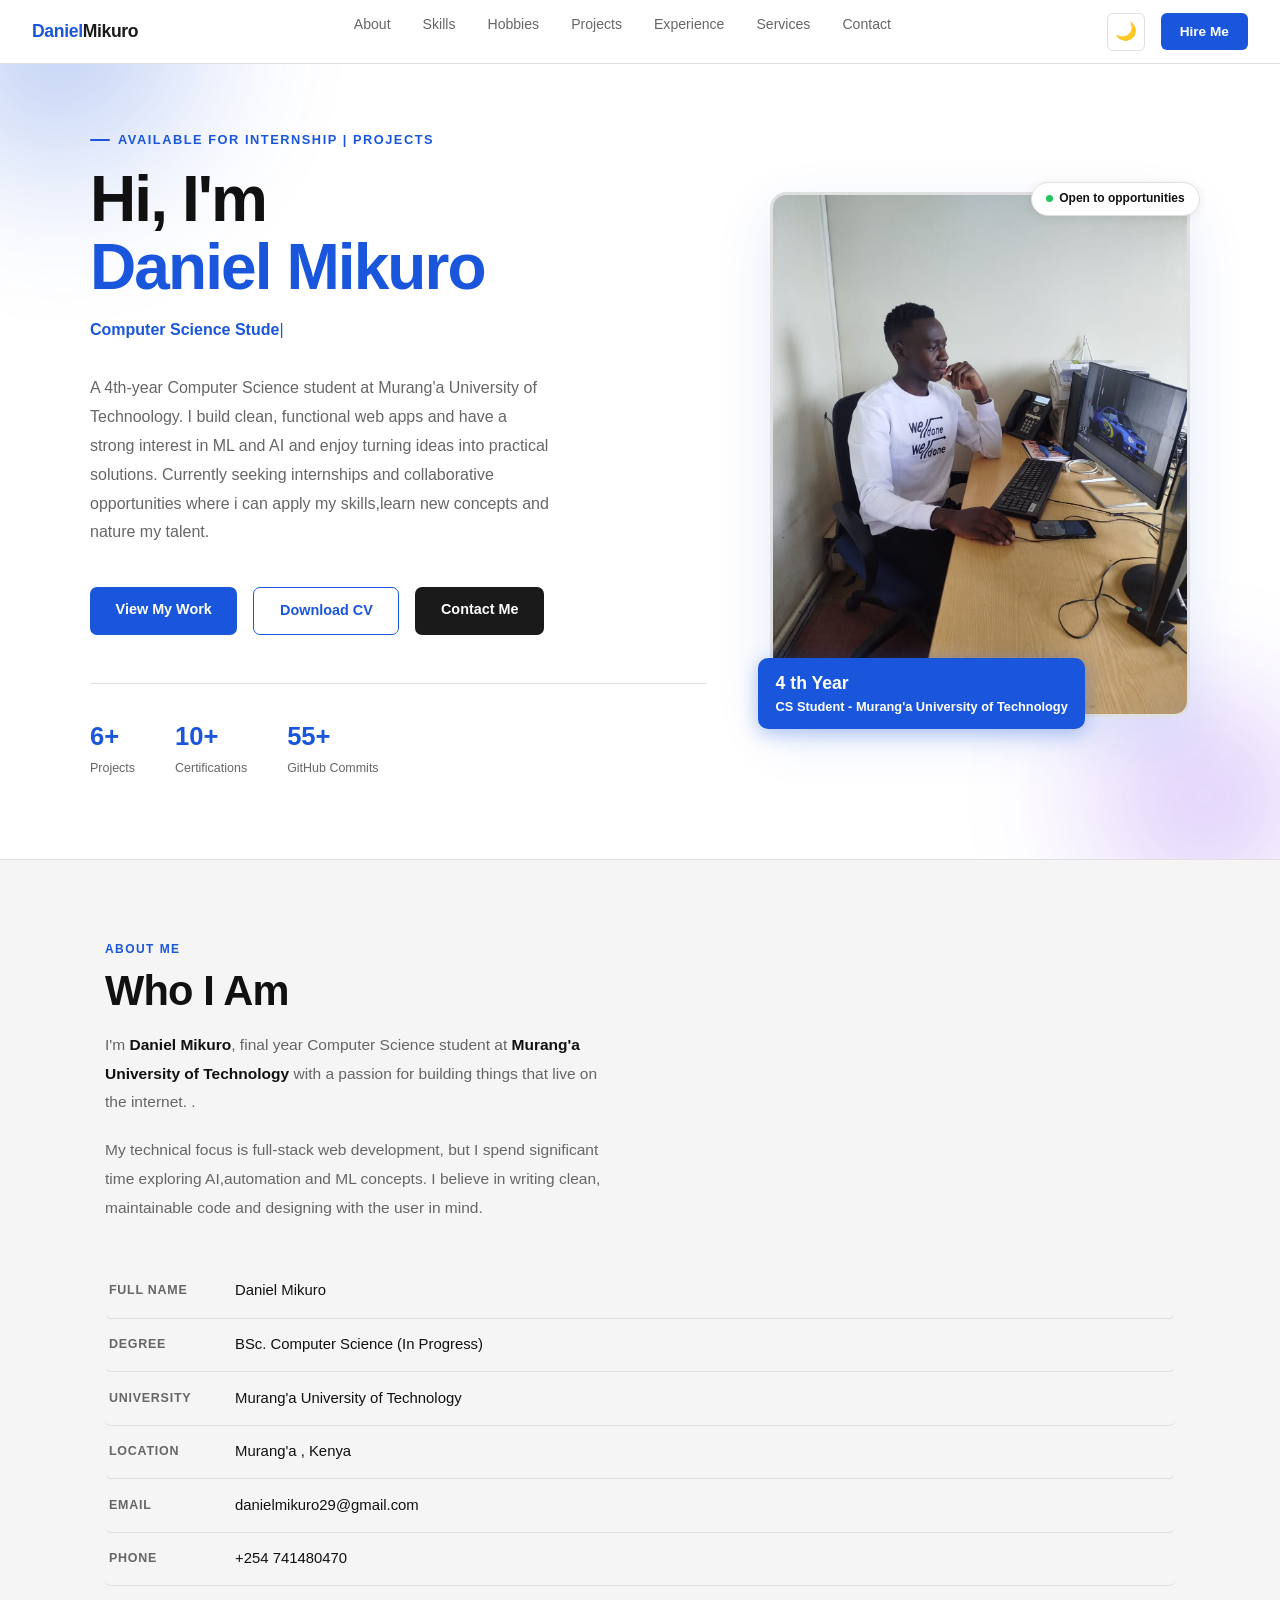
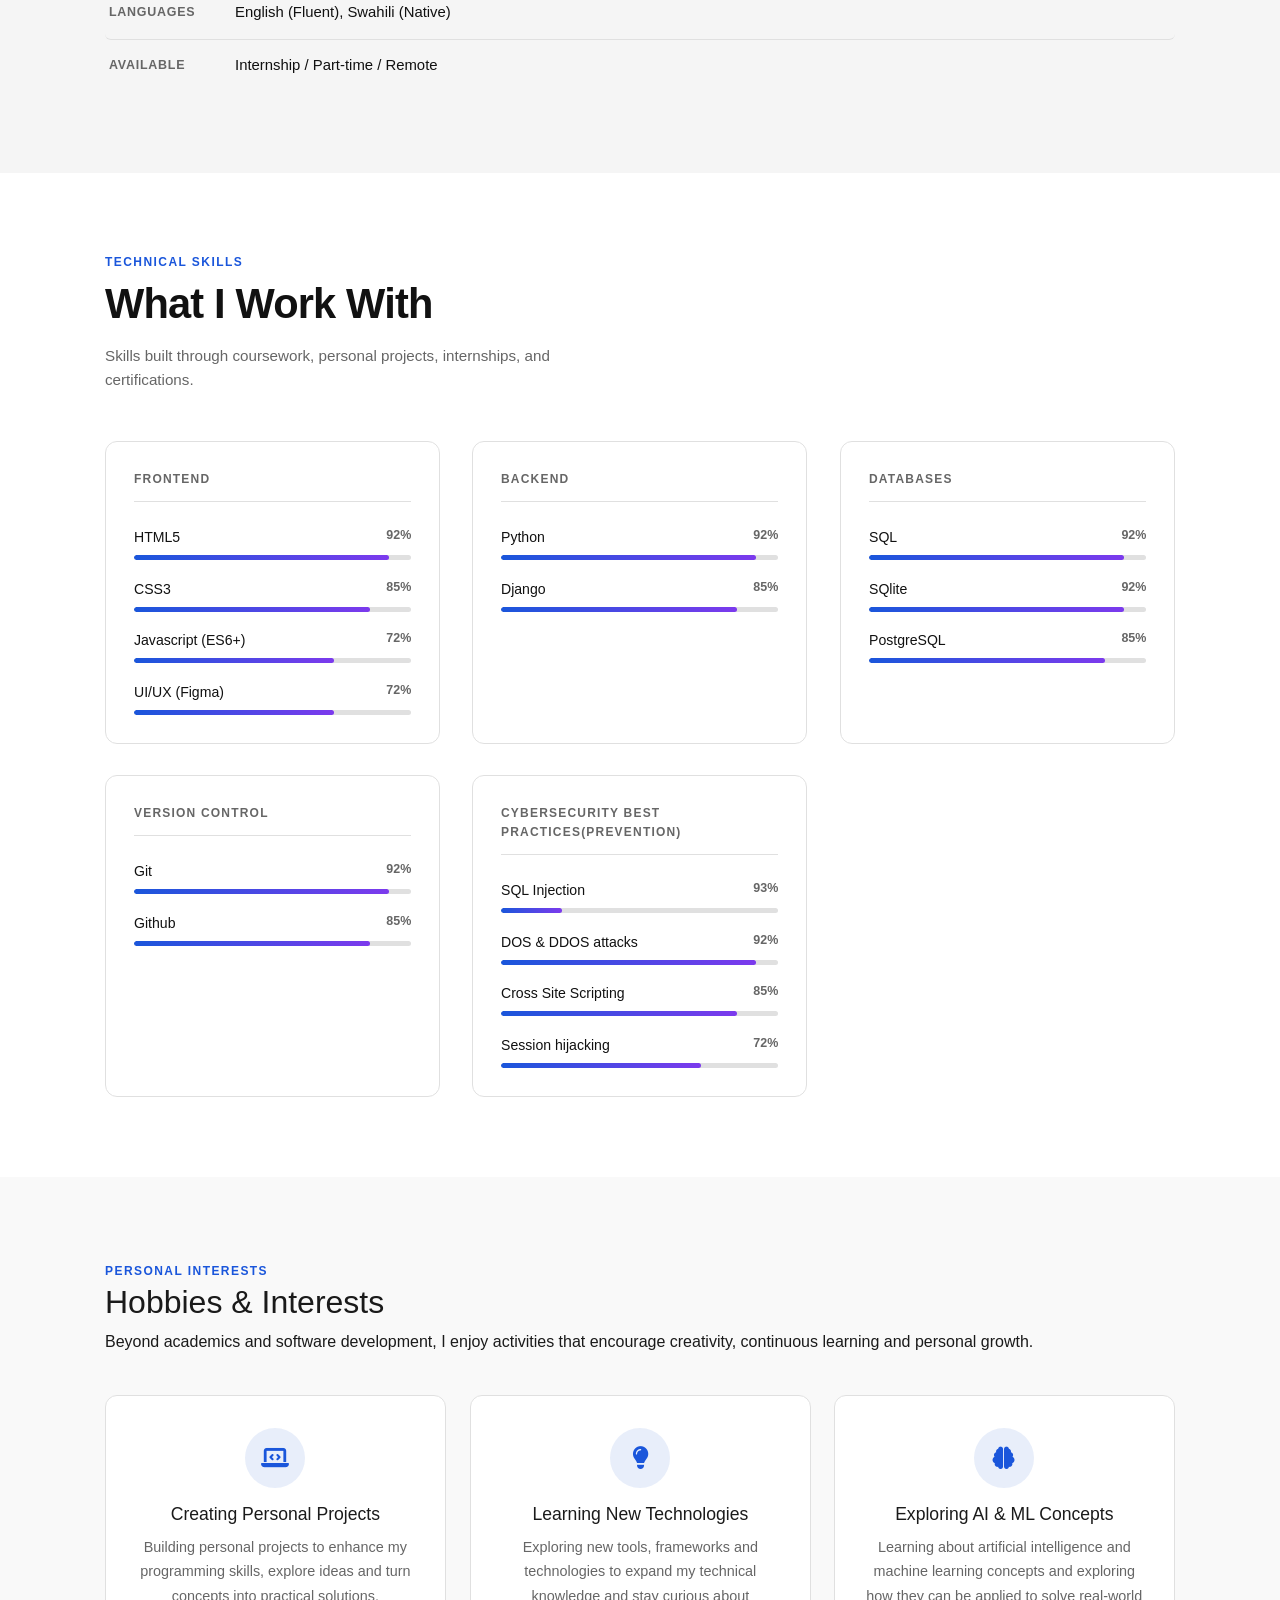
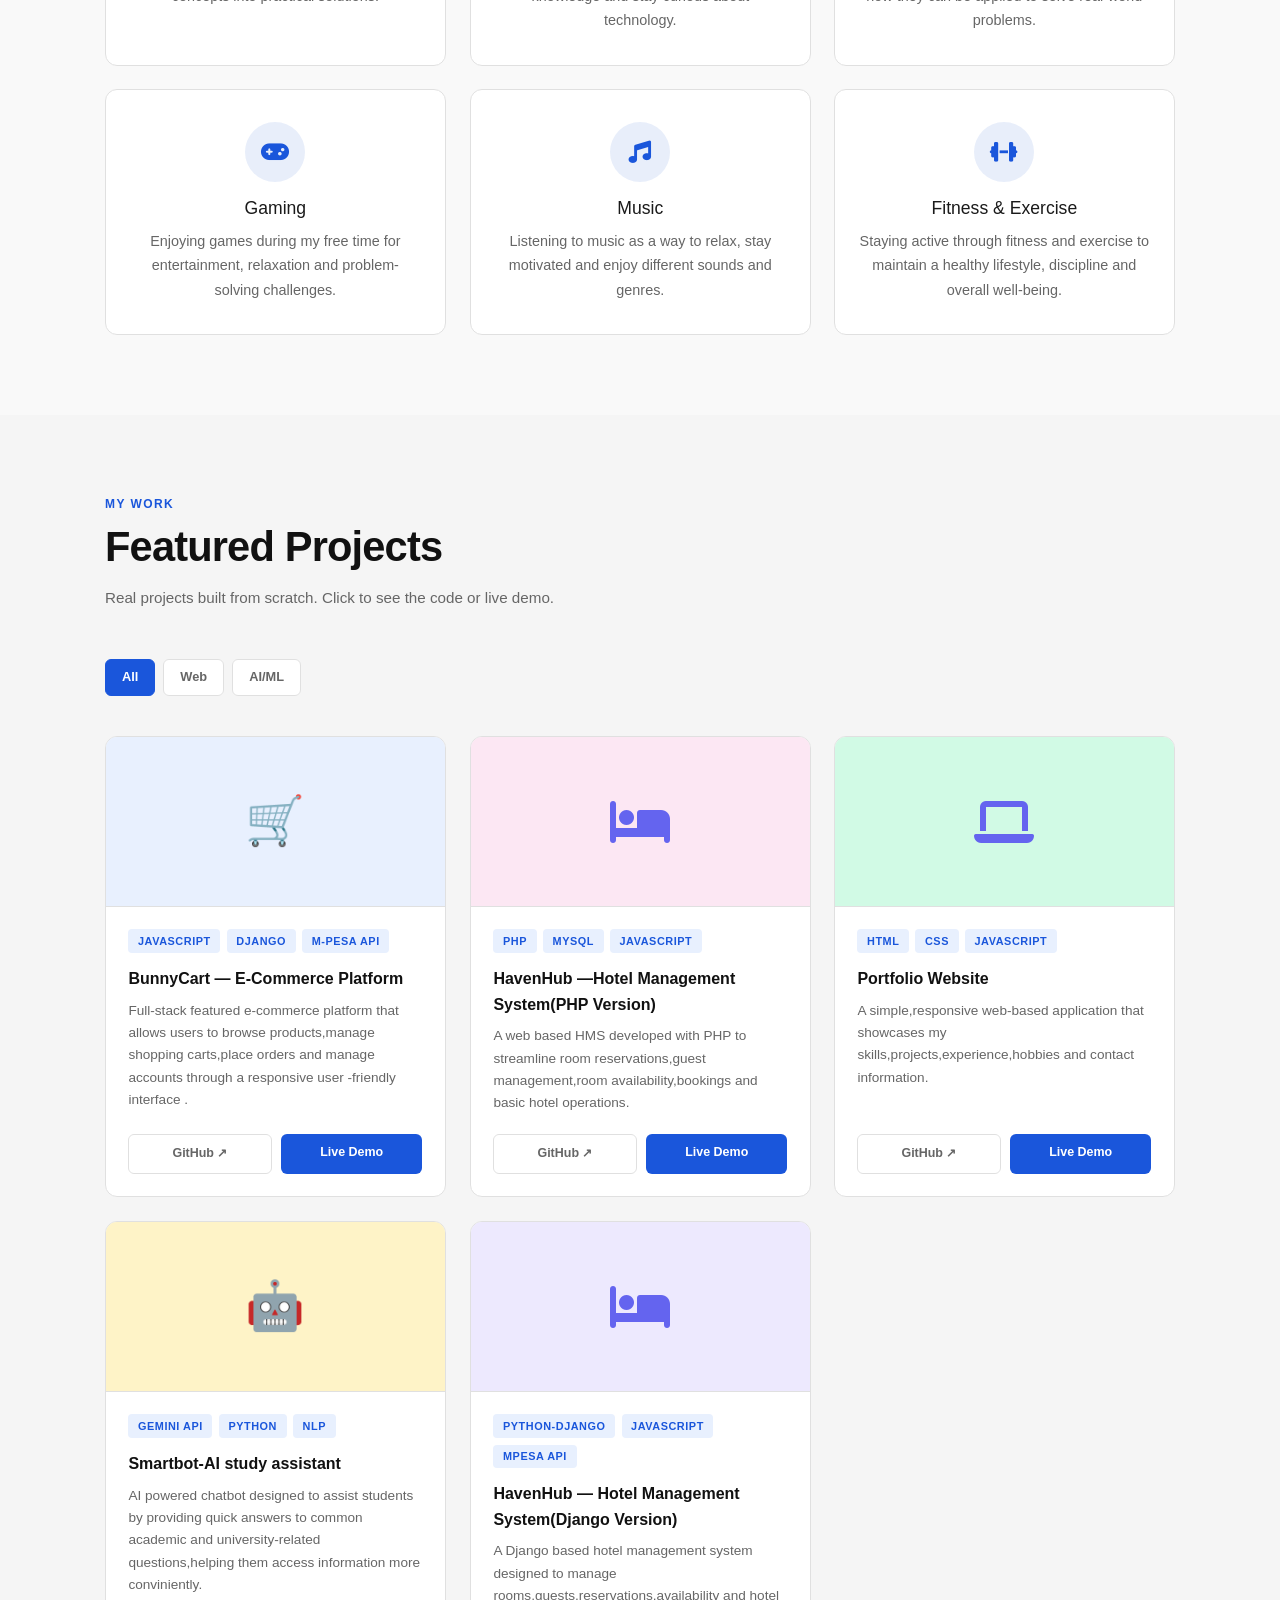
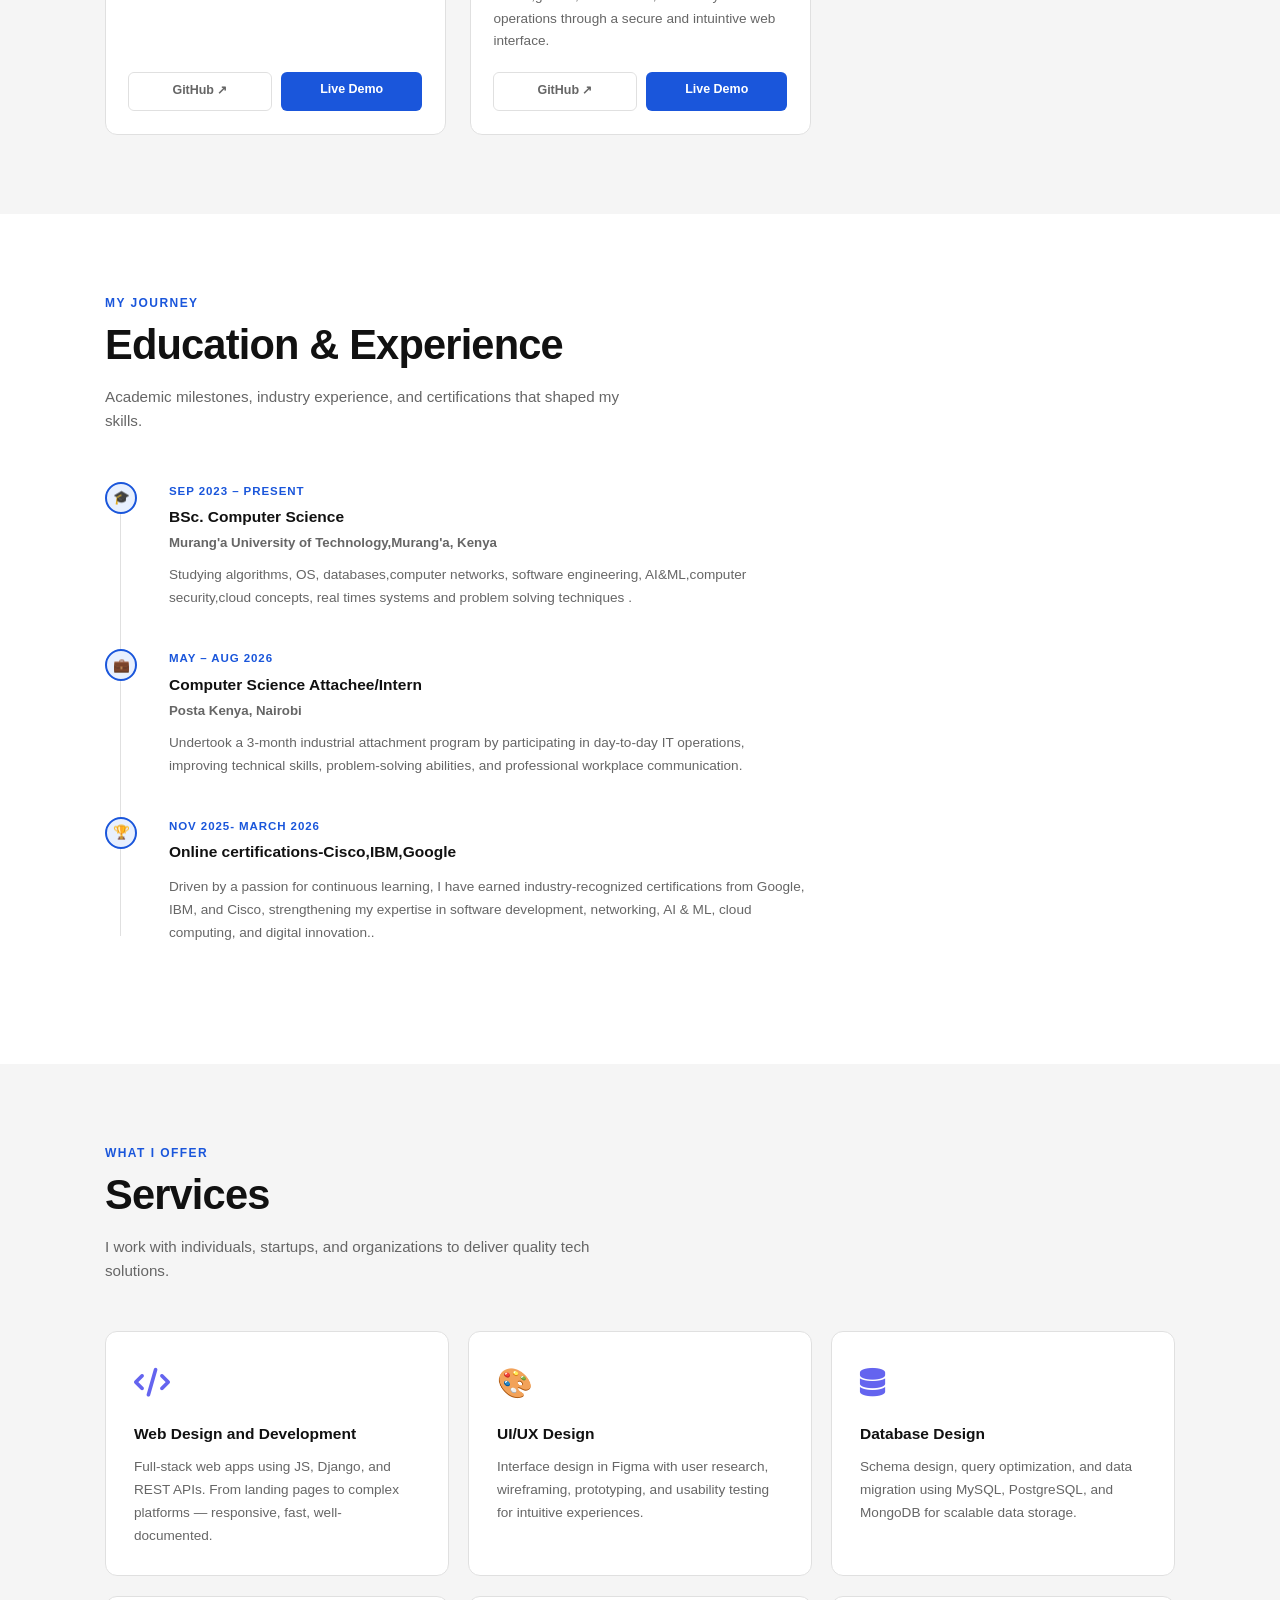
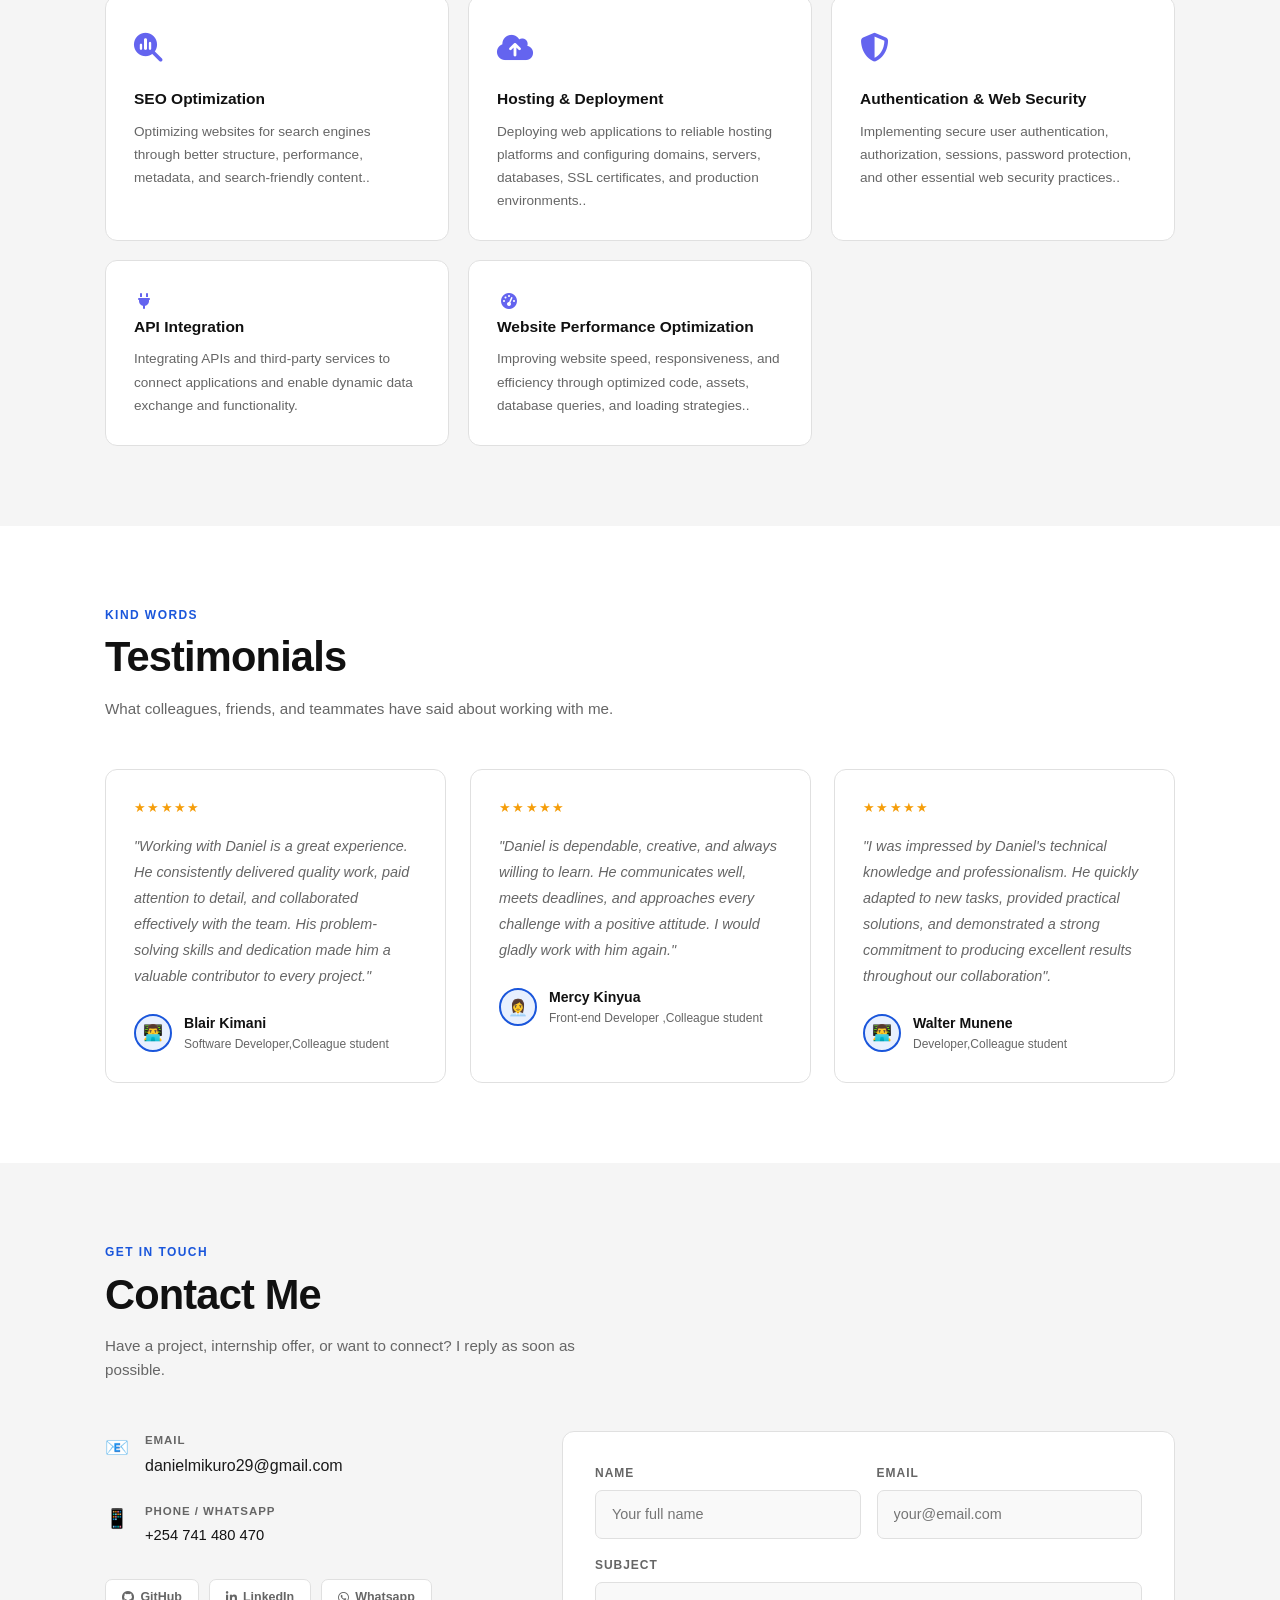
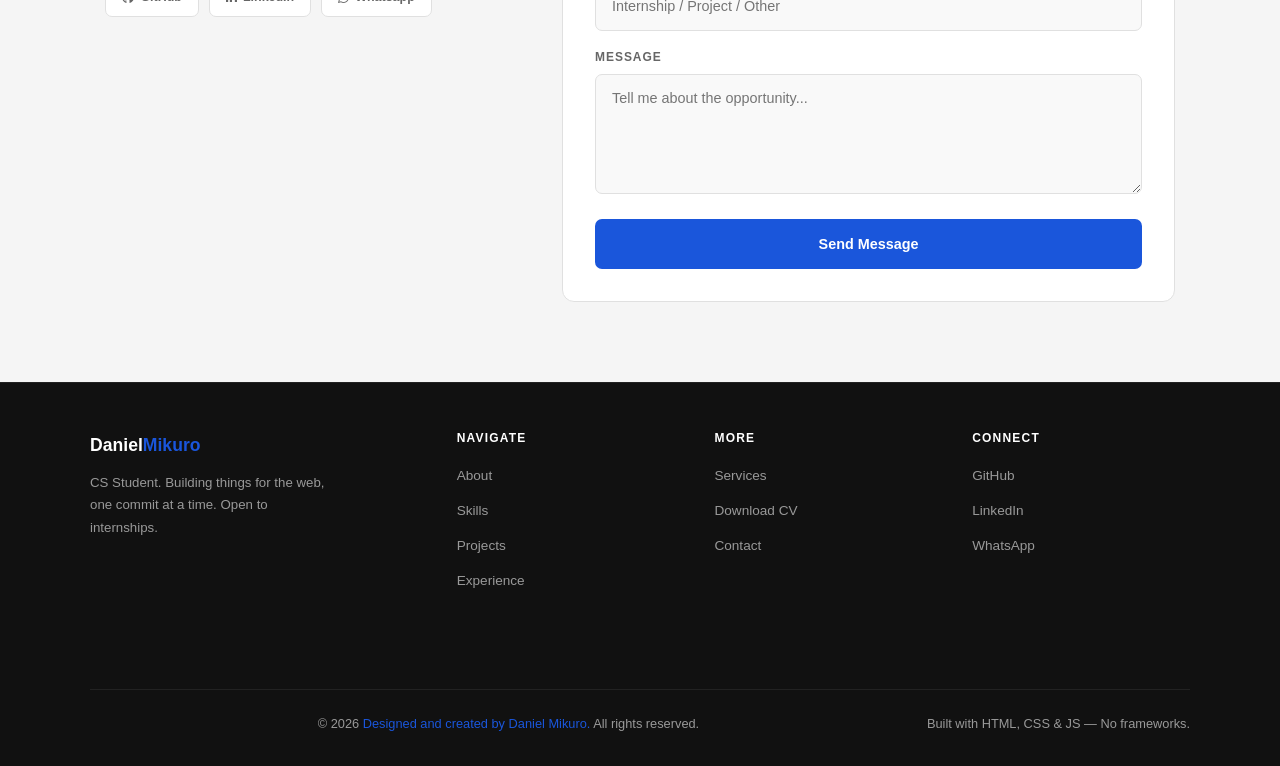
==== commit 6dece39a: "final commit" ====
--- a/index.html
+++ b/index.html
@@ -304,7 +304,7 @@
     <div class="timeline reveal">
       <div class="tl-item"><div class="tl-left"><div class="tl-icon">🎓</div></div><div class="tl-right"><div class="tl-date">Sep 2023 – Present</div><div class="tl-title">BSc. Computer Science</div><div class="tl-place"> <b>Murang'a University of Technology,Murang'a, Kenya</b></div><div class="tl-desc">Studying algorithms, OS, databases,computer networks, software engineering,  AI&ML,computer security,cloud concepts, real times systems and problem solving techniques .</div></div></div>
       <div class="tl-item"><div class="tl-left"><div class="tl-icon">💼</div></div><div class="tl-right"><div class="tl-date">May – Aug 2026</div><div class="tl-title">Computer Science Attachee/Intern</div><div class="tl-place"> <b>Posta Kenya, Nairobi</b></div><div class="tl-desc">Undertook a 3-month industrial attachment program by participating in day-to-day IT operations, improving technical skills, problem-solving abilities, and professional workplace communication.</div></div></div>
-      <div class="tl-item"><div class="tl-left"><div class="tl-icon">🏆</div></div><div class="tl-right"><div class="tl-date">Nov 2025- March 2026</div><div class="tl-title">Online certifications-Cisco,IBM,Google</div><div class="tl-place"></div><div class="tl-desc">Driven by a passion for continuous learning, I have earned industry-recognized certifications from Google, IBM, and Cisco, strengthening my expertise in software development, networking, cybersecurity, cloud computing, and digital innovation..</div></div></div>
+      <div class="tl-item"><div class="tl-left"><div class="tl-icon">🏆</div></div><div class="tl-right"><div class="tl-date">Nov 2025- March 2026</div><div class="tl-title">Online certifications-Cisco,IBM,Google</div><div class="tl-place"></div><div class="tl-desc">Driven by a passion for continuous learning, I have earned industry-recognized certifications from Google, IBM, and Cisco, strengthening my expertise in software development, networking, AI & ML, cloud computing, and digital innovation..</div></div></div>
      
     </div>
   </div>
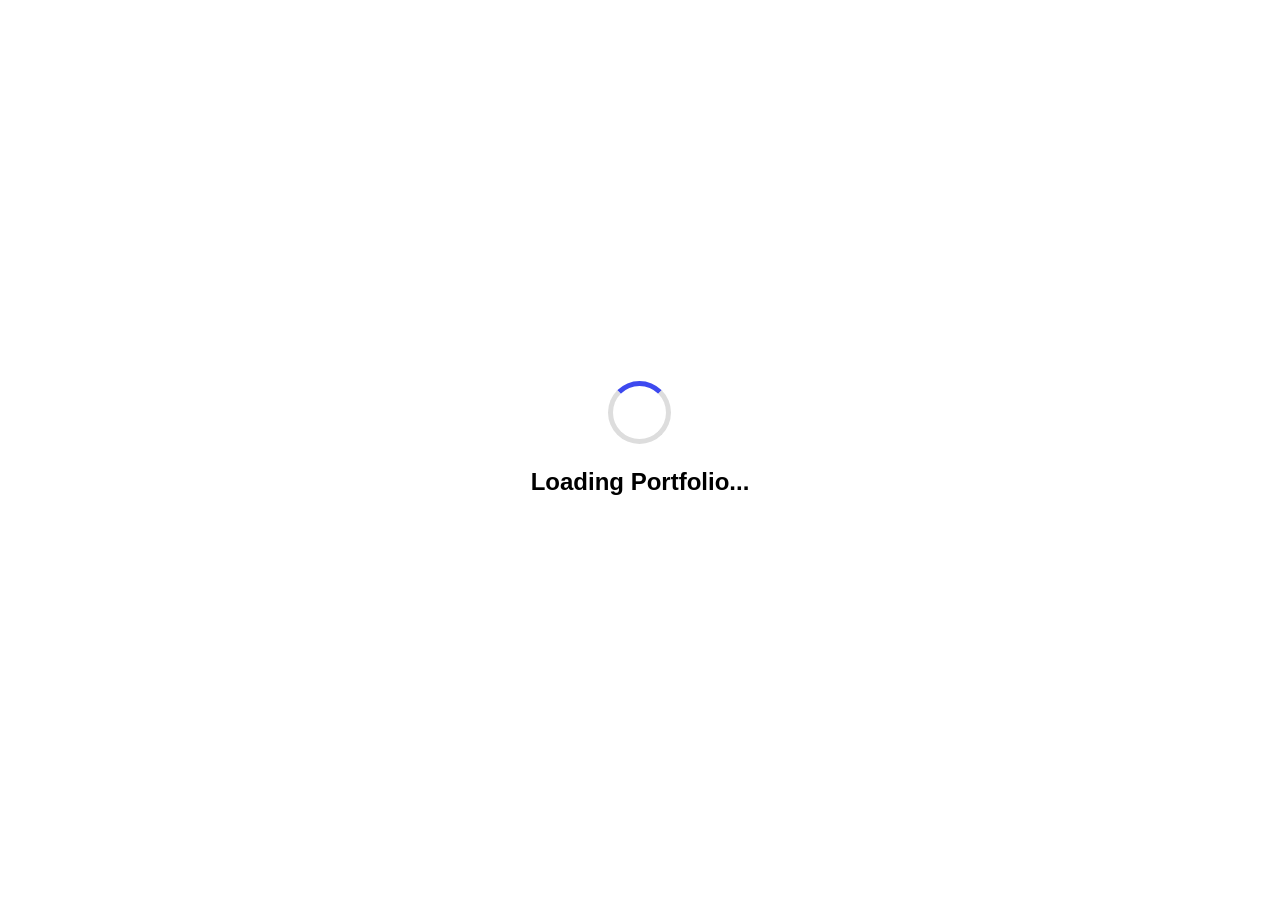
==== commit 4249a20e: "loading animation" ====
--- a/index.html
+++ b/index.html
@@ -1,752 +1,34 @@
 <!DOCTYPE html>
 <html lang="en">
 <head>
-<meta charset="UTF-8">
-
-    <link rel="stylesheet" href="https://cdn.jsdelivr.net/npm/bootstrap@4.4.1/dist/css/bootstrap.min.css" integrity="sha384-Vkoo8x4CGsO3+Hhxv8T/Q5PaXtkKtu6ug5TOeNV6gBiFeWPGFN9MuhOf23Q9Ifjh" crossorigin="anonymous">
-<meta name="viewport" content="width=device-width, initial-scale=1.0">
-<meta name="description" content="Daniel Mikuro — CS Student | Full-Stack Developer | AI & ML enthuasist |Problem Solver | Open source contributor">
-<link rel="stylesheet"  href="https://cdnjs.cloudflare.com/ajax/libs/font-awesome/6.7.2/css/all.min.css">
-<title>Daniel Mikuro | Portfolio</title>
-<link rel="stylesheet" href="css\style.css">
+  <meta charset="UTF-8">
+  <meta name="viewport" content="width=device-width, initial-scale=1.0">
+  <title>Document</title>
+  <link rel="stylesheet" href="css/loader.css">
 </head>
 <body>
-
-<div id="scroll-bar"></div>
-
-<nav id="navbar">
-  <div class="nav-logo">  <a href="#hero">Daniel<span>Mikuro</a></span></div>
-  <ul class="nav-links">
-    <li><a href="#about" target="_blank">About</a></li>
-    <li><a href="#skills" target="_blank">Skills</a></li>
-     <li><a href="#hobbies" target="_blank">Hobbies</a></li>
-    <li><a href="#projects" target="_blank">Projects</a></li>
-    <li><a href="#experience"target="_blank">Experience</a></li>
-    <li><a href="#services" target="_blank">Services</a></li>
-    <li><a href="#contact" target="_blank">Contact</a></li>
-  </ul>
-  <div class="nav-right">
-    <button class="theme-btn" id="themeBtn" title="Toggle dark/light mode">🌙</button>
-    <a href="#contact" class="nav-cta">Hire Me</a>
-    <button class="hamburger" id="ham" aria-label="Menu">
-      <span></span><span></span><span></span>
-    </button>
-  </div>
-</nav>
-
-<div class="mobile-nav" id="mobileNav">
-  <a href="#about"      class="mob-link"><span class="mob-icon"><i class="fa-solid fa-user"></i></span> About Me</a>
-  <a href="#skills"     class="mob-link"><span class="mob-icon"><i class="fa-solid fa-code"></i></span> Skills</a>
-  <a href="#hobbies"     class="mob-link"><span class="mob-icon"><i class="fa-solid fa-music"></i></span> Hobbies</a>
-  <a href="#projects"   class="mob-link"><span class="mob-icon"><i class="fa-solid fa-laptop-code"></i></span> Projects</a>
-  <a href="#experience" class="mob-link"><span class="mob-icon"><i class="fa-solid fa-user-graduate"></i></span> Experience</a>
-  <a href="#services"   class="mob-link"><span class="mob-icon"><i class="fa-solid fa-briefcase"></i></span> Services</a>
-  <a href="#contact"    class="mob-link"><span class="mob-icon"><i class="fa-solid fa-envelope"></i></span> Contact Me</a>
+<!-- Loading Screen -->
+<div id="loader">
+    <div class="loader-content">
+        <div class="spinner"></div>
+        <p>Loading Portfolio...</p>
+    </div>
 </div>
-
-<!-- HERO -->
-<section id="hero">
-  <div class="hero-blobs" aria-hidden="true">
-    <div class="blob blob-a"></div>
-    <div class="blob blob-b"></div>
-  </div>
-  <div class="hero-grid">
-    <div>
-      <div class="hero-eyebrow">Available for Internship | Projects</div>
-      <h1 class="hero-name">Hi, I'm<br><span>Daniel Mikuro</span></h1>
-      <p class="hero-tagline"><span id="typed" class="typed"></span><span class="cursor">|</span></p>
-      <p class="hero-desc">A 4th-year Computer Science student at Murang'a University of Technoology. I build clean, functional web apps and have a strong interest in ML and AI and enjoy turning ideas into practical solutions. Currently seeking internships and collaborative opportunities where i can apply my skills,learn new concepts and nature my talent.</p>
-      
-      <div class="hero-btns">
-        <a href="#projects" class="btn btn-blue">View My Work</a>
-        <a href="cv\Daniel_Mikuro_CV.docx" class="btn btn-outline" download="Dante's resume">Download CV</a>
-        <a href="#contact" class="btn btn-dark">Contact Me</a>
-      </div>
-      <div class="hero-stats">
-        <div><div class="stat-num" data-target="6+">0</div><div class="stat-label">Projects</div></div>
-        <div><div class="stat-num" data-target="10+">0</div><div class="stat-label">Certifications</div></div>
-        <div><div class="stat-num" data-target="55+" data-suffix="">0</div><div class="stat-label">GitHub Commits</div></div>
-      </div>
-    </div>
-    <div class="hero-img-wrap" id="heroImgWrap">
-      <div class="status-chip"><span class="status-dot"></span>Open to opportunities</div>
-      <div class="hero-img">
-      
-        <img src="images\IMG-20260612-WA0008.jpg" alt="Daniel Mikuro profile photo" id="profileImg" >
-      </div>
-      <div class="hero-img-badge"><span>4 th Year</span>CS Student - Murang'a University of Technology</div>
-    </div>
-  </div>
-</section>
-
-<!-- ABOUT -->
-<section id="about">
-  <div class="container">
-    <p class="section-label reveal">About Me</p>
-    <h2 class="section-title reveal">Who I Am</h2>
-    <div class="about-grid">
-      <div class="about-text reveal from-left">
-        <p>I'm <strong>Daniel Mikuro</strong>, final year Computer Science student at  <strong>Murang'a University of Technology</strong> with a passion for building things that live on the internet. .</p>
-        <p>My technical focus is full-stack web development, but I spend significant time exploring AI,automation and ML concepts. I believe in writing clean, maintainable code and designing with the user in mind.</p>
-        
-        </div>
-      </div>
-      <div class="reveal from-right" style="transition-delay:.15s">
-        <div class="info-list">
-          <div class="info-item"><span class="info-key">Full Name</span><span class="info-val">Daniel Mikuro</span></div>
-          <div class="info-item"><span class="info-key">Degree</span><span class="info-val">BSc. Computer Science (In Progress)</span></div>
-          <div class="info-item"><span class="info-key">University</span><span class="info-val">Murang'a University of Technology</span></div>
-          <div class="info-item"><span class="info-key">Location</span><span class="info-val">Murang'a , Kenya</span></div>
-          <div class="info-item"><span class="info-key">Email</span><span class="info-val">danielmikuro29@gmail.com</span></div>
-          <div class="info-item"><span class="info-key">Phone</span><span class="info-val">+254 741480470</span></div>
-          <div class="info-item"><span class="info-key">Languages</span><span class="info-val">English (Fluent), Swahili (Native)</span></div>
-          <div class="info-item"><span class="info-key">Available</span><span class="info-val">Internship / Part-time / Remote</span></div>
-        </div>
-      </div>
-    </div>
-  </div>
-</section>
-
-<!-- SKILLS -->
-<section id="skills">
-  <div class="container">
-    <p class="section-label reveal">Technical Skills</p>
-    <h2 class="section-title reveal">What I Work With</h2>
-    <p class="section-sub reveal">Skills built through coursework, personal projects, internships, and certifications.</p>
-    <div class="skills-grid">
-      <div class="skill-card reveal">
-        <div class="skill-card-title">Frontend</div>
-        
-        <div class="skill-row"><div class="skill-top"><span class="skill-name">HTML5 </span><span class="skill-pct">92%</span></div><div class="bar"><div class="bar-fill" data-w="92"></div></div></div>
-        <div class="skill-row"><div class="skill-top"><span class="skill-name">CSS3</span><span class="skill-pct">85%</span></div><div class="bar"><div class="bar-fill" data-w="85"></div></div></div>
-        <div class="skill-row"><div class="skill-top"><span class="skill-name">Javascript (ES6+)</span><span class="skill-pct">72%</span></div><div class="bar"><div class="bar-fill" data-w="72"></div></div></div>
-             <div class="skill-row"><div class="skill-top"><span class="skill-name">UI/UX (Figma)</span><span class="skill-pct">72%</span></div><div class="bar"><div class="bar-fill" data-w="72"></div></div></div>
-      </div>
-
-        <div class="skill-card reveal">
-        <div class="skill-card-title">Backend</div>
-        <div class="skill-row"><div class="skill-top"><span class="skill-name">Python</span><span class="skill-pct">92%</span></div><div class="bar"><div class="bar-fill" data-w="92"></div></div></div>
-        <div class="skill-row"><div class="skill-top"><span class="skill-name">Django</span><span class="skill-pct">85%</span></div><div class="bar"><div class="bar-fill" data-w="85"></div></div></div>
-     
-      </div>
-
-        <div class="skill-card reveal">
-        <div class="skill-card-title">Databases</div>
-        
-        <div class="skill-row"><div class="skill-top"><span class="skill-name">SQL</span><span class="skill-pct">92%</span></div><div class="bar"><div class="bar-fill" data-w="92"></div></div></div>
-        
-        <div class="skill-row"><div class="skill-top"><span class="skill-name">SQlite </span><span class="skill-pct">92%</span></div><div class="bar"><div class="bar-fill" data-w="92"></div></div></div>
-        <div class="skill-row"><div class="skill-top"><span class="skill-name">PostgreSQL</span><span class="skill-pct">85%</span></div><div class="bar"><div class="bar-fill" data-w="85"></div></div></div>
-        
-      </div>
-
-        <div class="skill-card reveal">
-        <div class="skill-card-title">Version Control</div>
-       
-        <div class="skill-row"><div class="skill-top"><span class="skill-name">Git </span><span class="skill-pct">92%</span></div><div class="bar"><div class="bar-fill" data-w="92"></div></div></div>
-        <div class="skill-row"><div class="skill-top"><span class="skill-name">Github</span><span class="skill-pct">85%</span></div><div class="bar"><div class="bar-fill" data-w="85"></div></div></div>
-  
-      </div>
-
-        <div class="skill-card reveal">
-        <div class="skill-card-title">Cybersecurity best practices(Prevention)</div>
-        <div class="skill-row"><div class="skill-top"><span class="skill-name">SQL Injection </span><span class="skill-pct">93%</span></div><div class="bar"><div class="bar-fill" data-w="22"></div></div></div>
-        <div class="skill-row"><div class="skill-top"><span class="skill-name">DOS & DDOS attacks</span><span class="skill-pct">92%</span></div><div class="bar"><div class="bar-fill" data-w="92"></div></div></div>
-        <div class="skill-row"><div class="skill-top"><span class="skill-name">Cross Site Scripting</span><span class="skill-pct">85%</span></div><div class="bar"><div class="bar-fill" data-w="85"></div></div></div>
-        <div class="skill-row"><div class="skill-top"><span class="skill-name">Session hijacking</span><span class="skill-pct">72%</span></div><div class="bar"><div class="bar-fill" data-w="72"></div></div></div>
-      </div>
-
-        
-        
-
-      </div>
-    </div>
-
+<script>
     
-    
-  </div>
-
-
-  
-</section>
-<!-- HOBBIES & INTERESTS SECTION -->
-<section id="hobbies" class="section hobbies-section">
-    <div class="container">
-
-        <div class="section-heading">
-            <span class="section-label">PERSONAL INTERESTS</span>
-            <h2>Hobbies & Interests</h2>
-            <p>
-                Beyond academics and software development, I enjoy activities
-                that encourage creativity, continuous learning and personal growth.
-            </p>
-        </div>
-
-        <div class="hobbies-grid">
-
-            <!-- Creating Personal Projects -->
-            <div class="hobby-card">
-                <div class="hobby-icon">
-                    <i class="fas fa-laptop-code"></i>
-                </div>
-                <h3>Creating Personal Projects</h3>
-                <p>
-                    Building personal projects to enhance my programming skills,
-                    explore ideas and turn concepts into practical solutions.
-                </p>
-            </div>
-
-            <!-- Learning New Technologies -->
-            <div class="hobby-card">
-                <div class="hobby-icon">
-                    <i class="fas fa-lightbulb"></i>
-                </div>
-                <h3>Learning New Technologies</h3>
-                <p>
-                    Exploring new tools, frameworks and technologies to expand
-                    my technical knowledge and stay curious about technology.
-                </p>
-            </div>
-
-            <!-- AI & ML -->
-            <div class="hobby-card">
-                <div class="hobby-icon">
-                    <i class="fas fa-brain"></i>
-                </div>
-                <h3>Exploring AI & ML Concepts</h3>
-                <p>
-                    Learning about artificial intelligence and machine learning
-                    concepts and exploring how they can be applied to solve real-world problems.
-                </p>
-            </div>
-
-            <!-- Gaming -->
-            <div class="hobby-card">
-                <div class="hobby-icon">
-                    <i class="fas fa-gamepad"></i>
-                </div>
-                <h3>Gaming</h3>
-                <p>
-                    Enjoying games during my free time for entertainment,
-                    relaxation and problem-solving challenges.
-                </p>
-            </div>
-
-            <!-- Music -->
-            <div class="hobby-card">
-                <div class="hobby-icon">
-                    <i class="fas fa-music"></i>
-                </div>
-                <h3>Music</h3>
-                <p>
-                    Listening to music as a way to relax, stay motivated
-                    and enjoy different sounds and genres.
-                </p>
-            </div>
-
-            <!-- Fitness -->
-            <div class="hobby-card">
-                <div class="hobby-icon">
-                    <i class="fas fa-dumbbell"></i>
-                </div>
-                <h3>Fitness & Exercise</h3>
-                <p>
-                    Staying active through fitness and exercise to maintain
-                    a healthy lifestyle, discipline and overall well-being.
-                </p>
-            </div>
-
-        </div>
-    </div>
-</section>
-
-<!-- PROJECTS -->
-<section id="projects">
-  <div class="container">
-    <p class="section-label reveal">My Work</p>
-    <h2 class="section-title reveal">Featured Projects</h2>
-    <p class="section-sub reveal">Real projects built from scratch. Click to see the code or live demo.</p>
-    <div class="projects-filter reveal">
-      <button class="f-btn active" data-f="all">All</button>
-      <button class="f-btn" data-f="web">Web</button>
-      <button class="f-btn" data-f="ai">AI/ML</button>
-   
-    </div>
-    <div class="projects-grid">
-    
-      <div class="proj-card reveal" data-cat="web"><div class="proj-thumb">🛒</div><div class="proj-body"><div class="proj-tags"><span class="proj-tag">Javascript</span><span class="proj-tag">Django</span><span class="proj-tag">M-Pesa  API</span></div><div class="proj-title">BunnyCart — E-Commerce Platform</div><div class="proj-desc">Full-stack featured e-commerce platform that allows users to browse products,manage shopping carts,place orders and manage accounts through a responsive user -friendly interface . </div><div class="proj-links"><a class="pl-gh" href="https://github.com/Dante254-del/E-commerce-website">GitHub ↗</a><a class="pl-live" href="https://e-commerce-gl09.onrender.com/">Live Demo</a></div></div></div>
-
-      <div class="proj-card reveal" data-cat="web" style="transition-delay:.08s"><div class="proj-thumb"><i class="fa-solid fa-bed"></i></div><div class="proj-body"><div class="proj-tags"><span class="proj-tag">PHP</span><span class="proj-tag">MySQL</span><span class="proj-tag">JAVASCRIPT</span></div><div class="proj-title">HavenHub —Hotel Management System(PHP Version)</div><div class="proj-desc">A web based HMS developed with PHP to streamline room reservations,guest management,room availability,bookings and basic hotel operations.</div><div class="proj-links"><a class="pl-gh" href="https://github.com/Dante254-del/Hotel-Management-System-php">GitHub ↗</a><a class="pl-live" href="https://hotel-management-system-2ao9.onrender.com">Live Demo</a></div></div></div>
-
-      <div class="proj-card reveal" data-cat="web" style="transition-delay:.08s"><div class="proj-thumb"><i class="fa-solid fa-laptop"></i></div><div class="proj-body"><div class="proj-tags"><span class="proj-tag">HTML</span><span class="proj-tag">CSS</span><span class="proj-tag">JAVASCRIPT</span></div><div class="proj-title">Portfolio Website</div><div class="proj-desc">A simple,responsive web-based application that showcases my skills,projects,experience,hobbies and contact information.</div><div class="proj-links"><a class="pl-gh" href="https://github.com/Dante254-del/daniel-portfolio">GitHub ↗</a><a class="pl-live" href="https://dante254-del.github.io/daniel-portfolio/">Live Demo</a></div></div></div>
-      
-
-      <div class="proj-card reveal" data-cat="ai"><div class="proj-thumb">🤖 </div><div class="proj-body"><div class="proj-tags"><span class="proj-tag">Gemini API </span><span class="proj-tag">Python</span><span class="proj-tag">NLP</span></div><div class="proj-title">Smartbot-AI study assistant</div><div class="proj-desc"> AI powered chatbot designed to assist students by providing quick answers to common academic and university-related questions,helping them access information more conviniently.</div><div class="proj-links"><a class="pl-gh" href="#">GitHub ↗</a><a class="pl-live" href="#">Live Demo</a></div></div></div>
-
-      
-      
-
-      <div class="proj-card reveal" data-cat="web" style="transition-delay:.08s"><div class="proj-thumb"><i class="fa-solid fa-bed"></i></div><div 
-      class="proj-body"><div class="proj-tags"><span class="proj-tag">Python-Django</span><span class="proj-tag">Javascript</span><span class="proj-tag">Mpesa API</span></div><div class="proj-title">HavenHub — Hotel Management System(Django Version)</div><div class="proj-desc">A Django based hotel management system designed to manage rooms,guests,reservations,availability and hotel operations through a secure and intuintive web interface.</div><div class="proj-links"><a class="pl-gh" href="https://github.com/Dante254-del/Hotel_management_system">GitHub ↗</a><a class="pl-live" href="https://hotel-management-system-2ao9.onrender.com">Live Demo</a></div></div></div>
-
-      
-
-    </div>
-  </div>
-</section>
-
-<!-- EXPERIENCE -->
-<section id="experience">
-  <div class="container">
-    <p class="section-label reveal">My Journey </p>
-    <h2 class="section-title reveal">Education & Experience</h2>
-    <p class="section-sub reveal">Academic milestones, industry experience, and certifications that shaped my skills.</p>
-    <div class="timeline reveal">
-      <div class="tl-item"><div class="tl-left"><div class="tl-icon">🎓</div></div><div class="tl-right"><div class="tl-date">Sep 2023 – Present</div><div class="tl-title">BSc. Computer Science</div><div class="tl-place"> <b>Murang'a University of Technology,Murang'a, Kenya</b></div><div class="tl-desc">Studying algorithms, OS, databases,computer networks, software engineering,  AI&ML,computer security,cloud concepts, real times systems and problem solving techniques .</div></div></div>
-      <div class="tl-item"><div class="tl-left"><div class="tl-icon">💼</div></div><div class="tl-right"><div class="tl-date">May – Aug 2026</div><div class="tl-title">Computer Science Attachee/Intern</div><div class="tl-place"> <b>Posta Kenya, Nairobi</b></div><div class="tl-desc">Undertook a 3-month industrial attachment program by participating in day-to-day IT operations, improving technical skills, problem-solving abilities, and professional workplace communication.</div></div></div>
-      <div class="tl-item"><div class="tl-left"><div class="tl-icon">🏆</div></div><div class="tl-right"><div class="tl-date">Nov 2025- March 2026</div><div class="tl-title">Online certifications-Cisco,IBM,Google</div><div class="tl-place"></div><div class="tl-desc">Driven by a passion for continuous learning, I have earned industry-recognized certifications from Google, IBM, and Cisco, strengthening my expertise in software development, networking, AI & ML, cloud computing, and digital innovation..</div></div></div>
-     
-    </div>
-  </div>
-</section>
-
-<!-- SERVICES -->
-<section id="services">
-  <div class="container">
-    <p class="section-label reveal">What I Offer</p>
-    <h2 class="section-title reveal">Services</h2>
-    <p class="section-sub reveal">I work with individuals, startups, and organizations to deliver quality tech solutions.</p>
-    <div class="services-grid">
-      <div class="svc-card reveal"><div class="svc-icon"><i class="fa-solid fa-code"></i></div><div class="svc-title">Web Design and Development</div><div class="svc-desc">Full-stack web apps using JS, Django, and REST APIs. From landing pages to complex platforms — responsive, fast, well-documented.</div></div>
-      <div class="svc-card reveal" style="transition-delay:.08s"><div class="svc-icon">🎨</div><div class="svc-title">UI/UX Design</div><div class="svc-desc">Interface design in Figma with user research, wireframing, prototyping, and usability testing for intuitive experiences.</div></div>
-      <div class="svc-card reveal" style="transition-delay:.16s"><div class="svc-icon"> <i class=" fa-solid fa-database"></i></div><div class="svc-title">Database Design</div><div class="svc-desc">Schema design, query optimization, and data migration using MySQL, PostgreSQL, and MongoDB for scalable data storage.</div></div>
-      <div class="svc-card reveal" style="transition-delay:.24s"><div class="svc-icon"> <i class="fa-solid fa-magnifying-glass-chart"></i></div><div class="svc-title">SEO Optimization</div><div class="svc-desc">Optimizing websites for search engines through better structure, performance, metadata, and search-friendly content..</div></div>
-       <div class="svc-card reveal" style="transition-delay:.24s"><div class="svc-icon"><i class="fa-solid fa-cloud-arrow-up"></i> </div><div class="svc-title">Hosting & Deployment</div><div class="svc-desc">Deploying web applications to reliable hosting platforms and configuring domains, servers, databases, SSL certificates, and production environments..</div></div>
-        <div class="svc-card reveal" style="transition-delay:.24s"><div class="svc-icon"><i class=" fa-solid fa-shield-halved"></i></div><div class="svc-title">Authentication & Web Security</div><div class="svc-desc">Implementing secure user authentication, authorization, sessions, password protection, and other essential web security practices..</div></div>
-         <div class="svc-card reveal" style="transition-delay:.24s"><div class="svc-icon"> </div> <i class="fa-solid fa-plug" ></i><div class="svc-title"> API Integration</div><div class="svc-desc">Integrating  APIs and third-party services to connect applications and enable dynamic data exchange and functionality.</div></div>
-          <div class="svc-card reveal" style="transition-delay:.24s"><div class="svc-icon"> </div> <i class="fa-solid fa-gauge-high" ></i><div class="svc-title"> Website Performance Optimization</div><div class="svc-desc">Improving website speed, responsiveness, and efficiency through optimized code, assets, database queries, and loading strategies..</div></div>
-    
-    </div>
-  </div>
-</section>
-
-<!-- TESTIMONIALS -->
-<section id="testimonials">
-  <div class="container">
-    <p class="section-label reveal">Kind Words</p>
-    <h2 class="section-title reveal">Testimonials</h2>
-    <p class="section-sub reveal">What colleagues, friends, and teammates have said about working with me.</p>
-    <div class="testi-grid">
-      <div class="testi-card reveal"><div class="testi-stars">★★★★★</div><div class="testi-text">"Working with Daniel is a great experience. He consistently delivered quality work, paid attention to detail, and collaborated effectively with the team. His problem-solving skills and dedication made him a valuable contributor to every project."</div><div class="testi-author"><div class="testi-ava">👨‍💻</div><div><div class="testi-name">Blair Kimani</div><div class="testi-role">Software Developer,Colleague student</div></div></div></div>
-
-      <div class="testi-card reveal" style="transition-delay:.1s"><div class="testi-stars">★★★★★</div><div class="testi-text">"Daniel is dependable, creative, and always willing to learn. He communicates well, meets deadlines, and approaches every challenge with a positive attitude. I would gladly work with him again."</div><div class="testi-author"><div class="testi-ava">👩‍💼</div><div><div class="testi-name">Mercy Kinyua</div><div class="testi-role">Front-end Developer ,Colleague student</div></div></div></div>
-
-      <div class="testi-card reveal" style="transition-delay:.2s"><div class="testi-stars">★★★★★</div><div class="testi-text">"I was impressed by Daniel's technical knowledge and professionalism. He quickly adapted to new tasks, provided practical solutions, and demonstrated a strong commitment to producing excellent results throughout our collaboration".</div><div class="testi-author"><div class="testi-ava">👨‍💻</div><div><div class="testi-name">Walter Munene</div><div class="testi-role">Developer,Colleague student</div></div></div></div>
-
-    </div>
-  </div>
-</section>
-
-<!-- CONTACT -->
-<section id="contact">
-  <div class="container">
-    <p class="section-label reveal">Get in Touch</p>
-    <h2 class="section-title reveal">Contact Me</h2>
-    <p class="section-sub reveal">Have a project, internship offer, or want to connect? I reply as soon as possible.</p>
-    <div class="contact-grid">
-      <div class="reveal from-left">
-        <div class="c-item"><div class="c-icon">📧</div><div><div class="c-label">Email</div>
-        <a href="https://mail.google.com/mail/?view=cm&fs=1&to=danielmikuro29@gmail.com"  target="_blank">danielmikuro29@gmail.com</a>
-        <div class="c-val"></div></div></div>
-        <div class="c-item"><div class="c-icon">📱</div><div><div class="c-label">Phone / WhatsApp</div><div class="c-val">+254 741 480 470</div></div></div>
-        <div class="social-row">
-          <a class="social-btn" href="https://github.com/Dante254-del" target="_blank"><i class="fa-brands fa-github"></i> GitHub</a>
-          <a class="social-btn" href="https://www.linkedin.com/in/daniel-mikuro-997ba82b5?utm_source=share_via&utm_content=profile&utm_medium=member_android" target="_blank"><i class="fa-brands fa-linkedin-in"></i> LinkedIn</a>
-          <a class="social-btn" href="https://wa.me/254741480470"><i class="fa-brands fa-whatsapp"></i> Whatsapp</a>
-         
-        </div>
-      </div>
-      <div class="contact-form reveal from-right" style="transition-delay:.15s">
-        <!--Contact form-->
-       
-       <form id="contactForm" method="post" action="https://formspree.io/f/meaovnwp">
-          <div class="f-row">
-            <div class="f-group"><label>Name</label><input type="text" placeholder="Your full name" required name="name"></div>
-            <div class="f-group"><label>Email</label><input type="email" placeholder="your@email.com" required name="email"></div>
-          </div>
-          <div class="f-group"><label>Subject</label><input type="text" placeholder="Internship / Project / Other" required name="subject"></div>
-          <div class="f-group"><label>Message</label><textarea placeholder="Tell me about the opportunity..." required name="message"></textarea></div>
-          <button type="submit" class="f-submit">Send Message</button>  
-          <div class="f-success" id="formSuccess">✅ Message sent! I'll reply soon...</div>
-          
-        </form>
-      </div>
-    </div>
-  </div>
-</section>
-
-<!-- FOOTER -->
-<footer>
-  <div class="footer-top">
-    <div><div class="footer-logo">Daniel<span>Mikuro</span></div><p class="footer-tagline">CS Student. Building things for the web, one commit at a time. Open to internships.</p></div>
-    <div class="footer-col"><h4>Navigate</h4><ul><li><a href="#about">About</a></li><li><a href="#skills">Skills</a></li><li><a href="#projects">Projects</a></li><li><a href="#experience">Experience</a></li></ul></div>
-    <div class="footer-col"><h4>More</h4><ul><li><a href="#services">Services</a></li><li><a href="cv\Daniel_Mikuro_CV.docx">Download CV</a></li><li><a href="#contact">Contact</a></li></ul></div>
-    <div class="footer-col"><h4>Connect</h4><ul><li><a href="https://github.com/Dante254-del">GitHub</a></li><li><a href="https://www.linkedin.com/in/daniel-mikuro-997ba82b5?utm_source=share_via&utm_content=profile&utm_medium=member_android" target="_blank">LinkedIn</a></li><li><a href="https://wa.me/254741480470">WhatsApp</li></ul></div>
-      
- 
-  </div>
-  
-  <div class="footer-bottom">
-    <a href="#contact"><div class="footer-copy">&copy; 2026 <span>Designed and created by Daniel Mikuro.</span>  All rights reserved.</div></a>
-    
-    <div class="footer-copy">Built with HTML, CSS & JS — No frameworks.</div>
-  </div>
-</footer>
-
-<button id="btt" title="Back to top">↑</button>
-
-<!-- ============================================================
-     ALL JAVASCRIPT 
-     ============================================================ -->
-<script>
-(function() {
-
-  /* ------ SAFE STORAGE ------ */
-  function sGet(k){ try{ return localStorage.getItem(k); }catch(e){ return null; } }
-  function sSet(k,v){ try{ localStorage.setItem(k,v); }catch(e){} }
-
-  /* ------ DARK / LIGHT TOGGLE ------ */
-  var btn = document.getElementById('themeBtn');
-  function applyTheme(dark){
-    if(dark){ document.body.classList.add('dark'); }
-    else { document.body.classList.remove('dark'); }
-    if(btn){ btn.textContent = dark ? '☀️' : '🌙'; }
-  }
-  applyTheme(sGet('theme') === 'dark');
-  if(btn){
-    btn.onclick = function(){
-      var isDark = document.body.classList.contains('dark');
-      applyTheme(!isDark);
-      sSet('theme', !isDark ? 'dark' : 'light');
-    };
-  }
-
-  /* ------ HAMBURGER MENU — fixed for 480px mobile ------ */
-  var ham = document.getElementById('ham');
-  var mob = document.getElementById('mobileNav');
-  var menuOpen = false;
-  var lastTouch = 0;
-
-  function setMenu(open) {
-    menuOpen = open;
-    if (!mob || !ham) return;
-    var spans = ham.querySelectorAll('span');
-    if (open) {
-      mob.classList.add('open');
-      spans[0].style.transform = 'rotate(45deg) translate(5px, 5px)';
-      spans[1].style.opacity = '0';
-      spans[2].style.transform = 'rotate(-45deg) translate(5px, -5px)';
-      document.body.style.overflow = 'hidden';
-    } else {
-      mob.classList.remove('open');
-      spans[0].style.transform = '';
-      spans[1].style.opacity = '';
-      spans[2].style.transform = '';
-      document.body.style.overflow = '';
-    }
-  }
-
-  if (ham && mob) {
-    ham.addEventListener('touchstart', function(e) {
-      e.preventDefault();
-      lastTouch = Date.now();
-      setMenu(!menuOpen);
-    }, { passive: false });
-
-    ham.addEventListener('click', function(e) {
-      if (Date.now() - lastTouch < 500) return;
-      setMenu(!menuOpen);
+    window.addEventListener("load", function () {
+        setTimeout(function () {
+            document.getElementById("loader").classList.add("hidden");
+        }, 6000);
     });
 
-    var mlinks = document.querySelectorAll('.mob-link');
-    for (var i = 0; i < mlinks.length; i++) {
-      (function(link) {
-        link.addEventListener('touchstart', function() {
-          lastTouch = Date.now();
-          setTimeout(function() { setMenu(false); }, 80);
-        }, { passive: true });
-        link.addEventListener('click', function() {
-          if (Date.now() - lastTouch < 500) return;
-          setMenu(false);
-        });
-      })(mlinks[i]);
-    }
+    document.addEventListener("DOMContentLoaded", function () {
 
-    document.addEventListener('touchstart', function(e) {
-      if (menuOpen && !mob.contains(e.target) && !ham.contains(e.target)) {
-        setMenu(false);
-      }
-    }, { passive: true });
+    // Wait 8 seconds before redirecting
+    setTimeout(function () {
+        window.location.href = "indexpage.html";
+    }, 8000);
 
-    document.addEventListener('click', function(e) {
-      if (menuOpen && !mob.contains(e.target) && !ham.contains(e.target)) {
-        setMenu(false);
-      }
-    });
-  }
-
-  /* ------ TYPING EFFECT ------ */
-  var typedEl = document.getElementById('typed');
-  if(typedEl){
-    var words = ['Computer Science Student','Full-Stack Web Developer','AI & ML Explorer','Problem Solver','Open Source Contributor'];
-    var wi=0, ci=0, del=false;
-    function tick(){
-      var w = words[wi];
-      if(!del){ ci++; typedEl.textContent=w.slice(0,ci); if(ci===w.length){ del=true; setTimeout(tick,1800); return; } setTimeout(tick,90); }
-      else { ci--; typedEl.textContent=w.slice(0,ci); if(ci===0){ del=false; wi=(wi+1)%words.length; setTimeout(tick,400); return; } setTimeout(tick,45); }
-    }
-    setTimeout(tick, 700);
-  }
-
-  /* ------ 3D SCROLL REVEAL ------ */
-  document.body.classList.add('js-ready');
-  var reveals = document.querySelectorAll('.reveal');
-  if('IntersectionObserver' in window){
-    var io = new IntersectionObserver(function(entries){
-      entries.forEach(function(entry){
-        if(entry.isIntersecting){
-          entry.target.classList.add('show');
-          io.unobserve(entry.target);
-        }
-      });
-    }, {threshold:0.12, rootMargin:'0px 0px -55px 0px'});
-    for(var ri2=0;ri2<reveals.length;ri2++) io.observe(reveals[ri2]);
-  } else {
-    for(var rj=0;rj<reveals.length;rj++) reveals[rj].classList.add('show');
-  }
-  /* Always reveal hero content immediately; other sections animate as they enter. */
-  var heroReveals = document.querySelectorAll('#hero .reveal');
-  for(var hr=0;hr<heroReveals.length;hr++) heroReveals[hr].classList.add('show');
-
-  /* ------ SKILL BARS ------ */
-  var bars = document.querySelectorAll('.bar-fill');
-  var barsDone = false;
-  function fillBars(){
-    if(barsDone) return;
-    var skills = document.getElementById('skills');
-    if(!skills) return;
-    if(skills.getBoundingClientRect().top < window.innerHeight + 100){
-      barsDone = true;
-      for(var i=0;i<bars.length;i++){
-        (function(bar,idx){
-          setTimeout(function(){ bar.style.width = (bar.getAttribute('data-w')||0)+'%'; }, idx*40);
-        })(bars[i], i);
-      }
-    }
-  }
-  setTimeout(fillBars, 400);
-  window.addEventListener('scroll', fillBars, {passive:true});
-
-  /* ------ COUNTER ANIMATION ------ */
-  var counters = document.querySelectorAll('.stat-num[data-target]');
-  var counted = false;
-  function runCounters(){
-    if(counted) return;
-    var hero = document.querySelector('.hero-stats');
-    if(!hero) return;
-    if(hero.getBoundingClientRect().top < window.innerHeight){
-      counted = true;
-      for(var i=0;i<counters.length;i++){
-        (function(el){
-          var target = parseInt(el.getAttribute('data-target'));
-          var suffix = el.getAttribute('data-suffix') || '+';
-          var steps = 40, cur = 0;
-          var timer = setInterval(function(){
-            cur++;
-            var val = Math.round((cur/steps)*target);
-            if(target >= 1000){ el.textContent = (val/1000).toFixed(1)+'K'+suffix; }
-            else { el.textContent = val + suffix; }
-            if(cur >= steps){ clearInterval(timer); }
-          }, 30);
-        })(counters[i]);
-      }
-    }
-  }
-  setTimeout(runCounters, 800);
-  window.addEventListener('scroll', runCounters, {passive:true});
-
-  /* ------ PROJECT FILTER ------ */
-  var fbtns = document.querySelectorAll('.f-btn');
-  for(var fi=0;fi<fbtns.length;fi++){
-    fbtns[fi].onclick = function(){
-      for(var k=0;k<fbtns.length;k++) fbtns[k].classList.remove('active');
-      this.classList.add('active');
-      var f = this.getAttribute('data-f');
-      var cards = document.querySelectorAll('.proj-card');
-      for(var k=0;k<cards.length;k++){
-        var c = cards[k];
-        if(f==='all'||c.getAttribute('data-cat')===f){
-          c.style.display='flex';
-          c.style.animation='none';
-          void c.offsetWidth;
-          c.style.animation='popIn .45s ease both';
-        } else {
-          c.style.display='none';
-        }
-      }
-    };
-  }
-
-  /* ------ CONTACT FORM — sends real email via Formspree (AJAX, no reload) ------ */
-  var form = document.getElementById('contactForm');
-  if(form){
-    form.addEventListener('submit', function(e){
-      e.preventDefault();
-      var submitBtn = form.querySelector('.f-submit');
-      var successMsg = document.getElementById('formSuccess');
-      var errorMsg = document.getElementById('formError');
-      if(successMsg) successMsg.style.display='none';
-      if(errorMsg) errorMsg.style.display='none';
-
-      var action = form.getAttribute('action') || '';
-      if(action.indexOf('YOUR_FORM_ID') !== -1){
-        if(errorMsg){
-          errorMsg.textContent = '⚠️ Form isn\'t connected yet — set up your Formspree endpoint (see comment above the form in index.html), or email danielmikuro29@gmail.com directly.';
-          errorMsg.style.display='block';
-        }
-        return;
-      }
-
-      submitBtn.textContent = 'Sending…';
-      submitBtn.disabled = true;
-
-      fetch(action, {
-        method: 'POST',
-        body: new FormData(form),
-        headers: { 'Accept': 'application/json' }
-      }).then(function(response){
-        if(response.ok){
-          submitBtn.textContent = 'Message Sent ✓';
-          if(successMsg) successMsg.style.display='block';
-          form.reset();
-        } else {
-          throw new Error('Send failed');
-        }
-      }).catch(function(){
-        submitBtn.textContent = 'Send Message';
-        if(errorMsg) errorMsg.style.display='block';
-      }).finally(function(){
-        submitBtn.disabled = false;
-        setTimeout(function(){
-          submitBtn.textContent='Send Message';
-          if(successMsg) successMsg.style.display='none';
-        }, 5000);
-      });
-    });
-  }
-
-  /* ------ SCROLL PROGRESS BAR ------ */
-  var scrollBar = document.getElementById('scroll-bar');
-  window.addEventListener('scroll', function(){
-    if(!scrollBar) return;
-    var total = document.documentElement.scrollHeight - document.documentElement.clientHeight;
-    scrollBar.style.width = (total>0?(window.scrollY/total)*100:0)+'%';
-  }, {passive:true});
-
-  /* ------ ACTIVE NAV + BTT ------ */
-  var sections = document.querySelectorAll('section[id]');
-  var navLinks = document.querySelectorAll('.nav-links a');
-  var btt = document.getElementById('btt');
-  var navbar = document.getElementById('navbar');
-  window.addEventListener('scroll', function(){
-    var cur='';
-    for(var i=0;i<sections.length;i++){ if(window.scrollY>=sections[i].offsetTop-150) cur=sections[i].id; }
-    for(var i=0;i<navLinks.length;i++){
-      var href=navLinks[i].getAttribute('href')||'';
-      navLinks[i].classList.toggle('active', href==='#'+cur || href.endsWith('#'+cur));
-    }
-    if(btt) btt.classList.toggle('show', window.scrollY>400);
-    if(navbar) navbar.style.boxShadow = window.scrollY>10?'0 2px 16px rgba(0,0,0,.1)':'none';
-  }, {passive:true});
-  if(btt){ btt.onclick=function(){ window.scrollTo({top:0,behavior:'smooth'}); }; }
-
-  /* ------ RIPPLE ON BUTTONS ------ */
-  var rippleBtns = document.querySelectorAll('.btn,.f-btn,.f-submit,.nav-cta');
-  for(var ri=0;ri<rippleBtns.length;ri++){
-    rippleBtns[ri].addEventListener('click',function(e){
-      var r=document.createElement('span');
-      var rect=this.getBoundingClientRect();
-      var size=Math.max(rect.width,rect.height);
-      r.style.cssText='position:absolute;border-radius:50%;pointer-events:none;width:'+size+'px;height:'+size+'px;left:'+(e.clientX-rect.left-size/2)+'px;top:'+(e.clientY-rect.top-size/2)+'px;background:rgba(255,255,255,0.3);transform:scale(0);animation:ripple 0.5s ease-out forwards;';
-      this.appendChild(r);
-      setTimeout(function(){ r.remove(); },600);
-    });
-  }
-
-  /* ------ MAGNETIC GLOW ON BUTTONS ------ */
-  var glowBtns = document.querySelectorAll('.btn');
-  for(var gi=0; gi<glowBtns.length; gi++){
-    glowBtns[gi].addEventListener('mousemove', function(e){
-      var rect = this.getBoundingClientRect();
-      this.style.setProperty('--mx', ((e.clientX-rect.left)/rect.width*100)+'%');
-      this.style.setProperty('--my', ((e.clientY-rect.top)/rect.height*100)+'%');
-    });
-  }
-
-  /* ------ SUBTLE 3D CARD TILT ------ */
-  var tiltCards = document.querySelectorAll('.proj-card,.skill-card,.svc-card,.testi-card,.hobby-card');
-  var canTilt = window.matchMedia('(min-width:961px) and (pointer:fine)').matches && !window.matchMedia('(prefers-reduced-motion:reduce)').matches;
-  if(canTilt){
-    for(var pi=0;pi<tiltCards.length;pi++){
-      (function(card){
-        card.addEventListener('mousemove',function(e){
-          var rect=card.getBoundingClientRect();
-          var px=(e.clientX-rect.left)/rect.width;
-          var py=(e.clientY-rect.top)/rect.height;
-          var rx=(0.5-py)*7;
-          var ry=(px-0.5)*7;
-          card.style.setProperty('--tilt-x',(px*100)+'%');
-          card.style.setProperty('--tilt-y',(py*100)+'%');
-          card.style.transform='perspective(900px) rotateX('+rx+'deg) rotateY('+ry+'deg) translateY(-6px) scale(1.012)';
-        });
-        card.addEventListener('mouseleave',function(){
-          card.style.transform='';
-          card.style.removeProperty('--tilt-x');
-          card.style.removeProperty('--tilt-y');
-        });
-      })(tiltCards[pi]);
-    }
-  }
-
-  /* ------ HERO 3D DEPTH ------ */
-  var heroSection = document.getElementById('hero');
-  var heroContent = heroSection ? heroSection.querySelector('.hero-grid > div:first-child') : null;
-  if(heroSection && heroContent && window.matchMedia('(min-width:961px) and (pointer:fine)').matches && !window.matchMedia('(prefers-reduced-motion:reduce)').matches){
-    heroSection.addEventListener('mousemove',function(e){
-      var rect=heroSection.getBoundingClientRect();
-      var x=(e.clientX-rect.left)/rect.width-.5;
-      var y=(e.clientY-rect.top)/rect.height-.5;
-      heroContent.style.transform='translate3d('+(x*5)+'px,'+(y*4)+'px,0) rotateY('+(x*-1.5)+'deg) rotateX('+(y*-1)+'deg)';
-    });
-    heroSection.addEventListener('mouseleave',function(){ heroContent.style.transform=''; });
-  }
-
-  /* ------ HERO IMAGE PARALLAX (mouse-follow motion graphic) ------ */
-  var heroWrap = document.getElementById('heroImgWrap');
-  if(heroWrap && window.matchMedia('(min-width:961px)').matches){
-    document.getElementById('hero').addEventListener('mousemove', function(e){
-      var rect = this.getBoundingClientRect();
-      var relX = (e.clientX - rect.left)/rect.width - 0.5;
-      var relY = (e.clientY - rect.top)/rect.height - 0.5;
-      heroWrap.style.transform = 'translate('+(relX*14)+'px,'+(relY*14)+'px)';
-    });
-    document.getElementById('hero').addEventListener('mouseleave', function(){
-      heroWrap.style.transform = '';
-      heroWrap.style.transition = 'transform .4s ease';
-    });
-  }
-
-})();
+});
 </script>
-</body>
-</html>
+</html>
--- a/css/loader.css
+++ b/css/loader.css
@@ -0,0 +1,45 @@
+/* Loading Screen */
+#loader {
+    position: fixed;
+    inset: 0;
+    background: #fff;
+    display: flex;
+    justify-content: center;
+    align-items: center;
+    z-index: 99999;
+    transition: opacity 0.6s ease, visibility 0.6s ease;
+}
+#loader p{
+    font-family: 'Segoe UI', Tahoma, Geneva, Verdana, sans-serif;
+    font-size: 1.5em
+}
+
+#loader.hidden {
+    opacity: 0;
+    visibility: hidden;
+}
+
+.loader-content {
+    text-align: center;
+}
+
+.spinner {
+    width: 53px;
+    height: 53px;
+    border: 5px solid #ddd;
+    border-top: 5px solid #3d49ef;
+    border-radius: 50%;
+    animation: spin 1s linear infinite;
+    margin: 0 auto 15px;
+}
+
+.loader-content p {
+    font-size: 16px;
+    font-weight: 600;
+}
+
+@keyframes spin {
+    to {
+        transform: rotate(360deg);
+    }
+}
